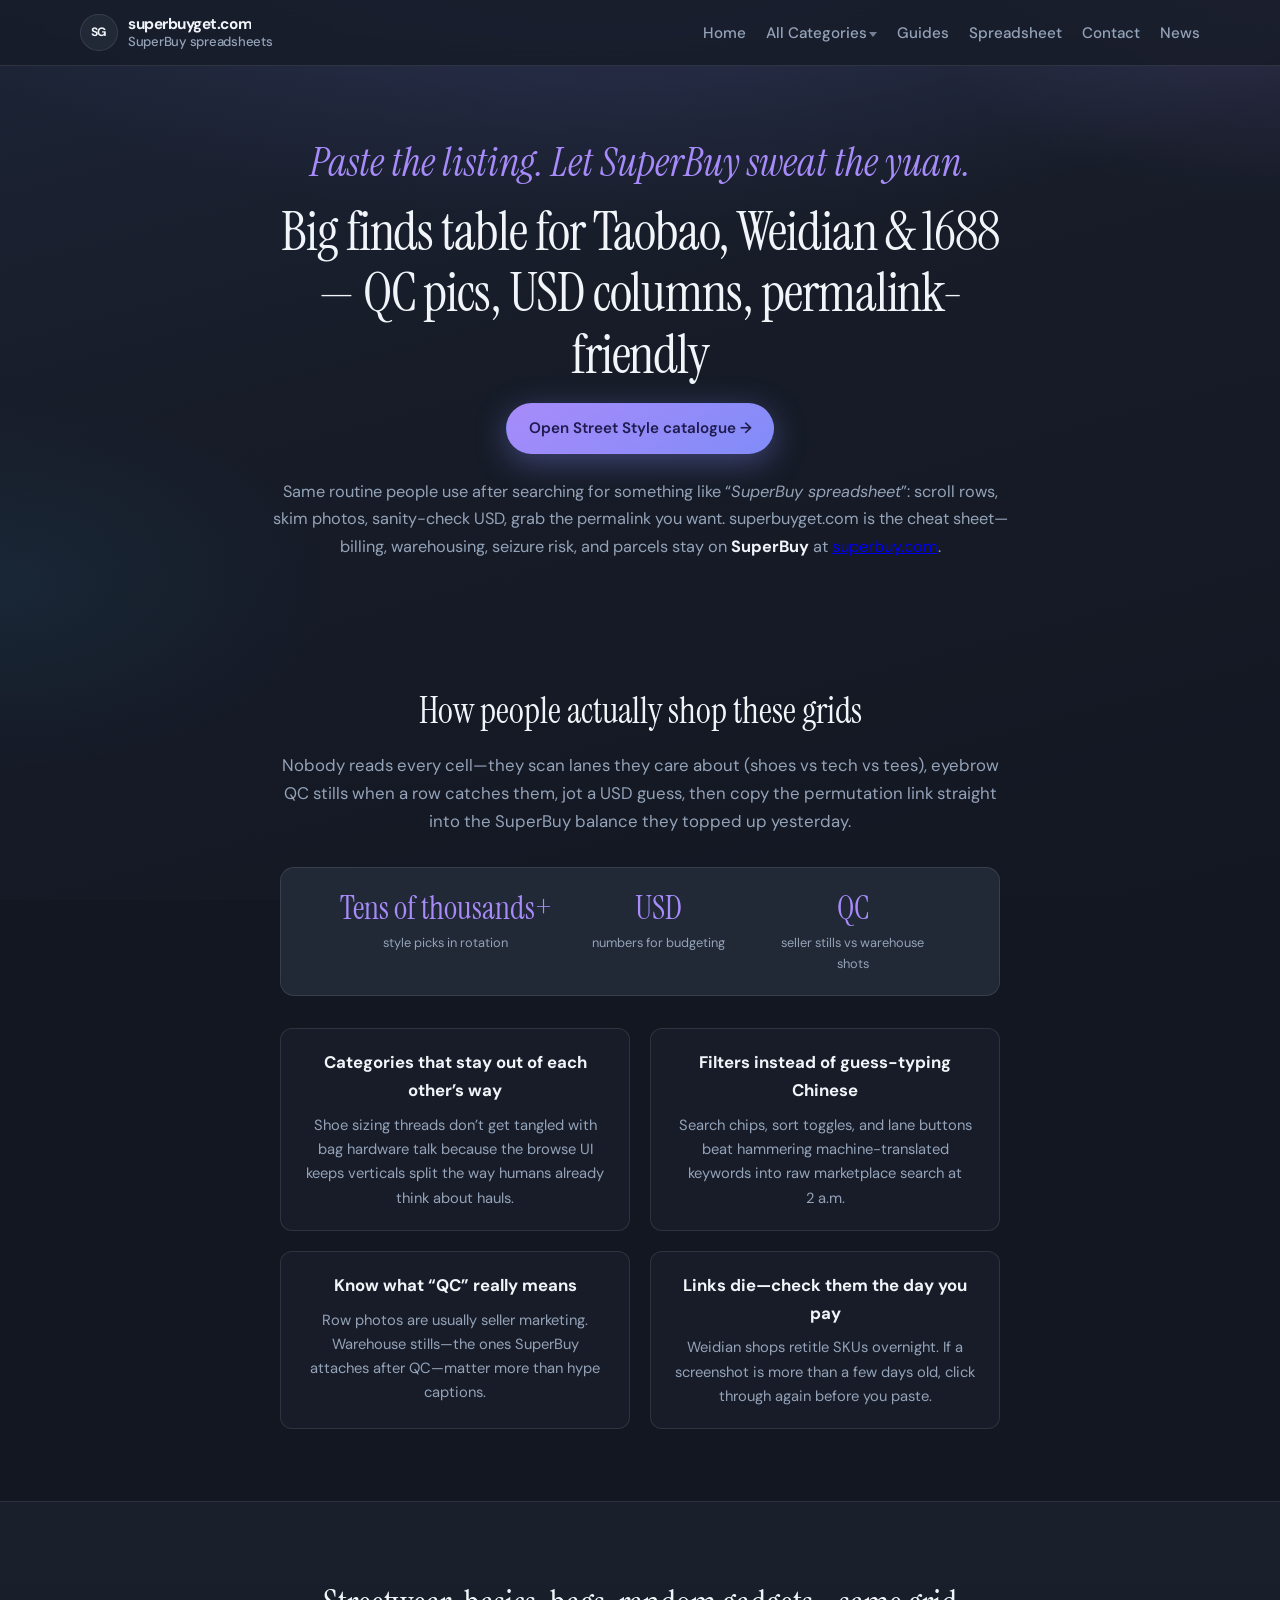
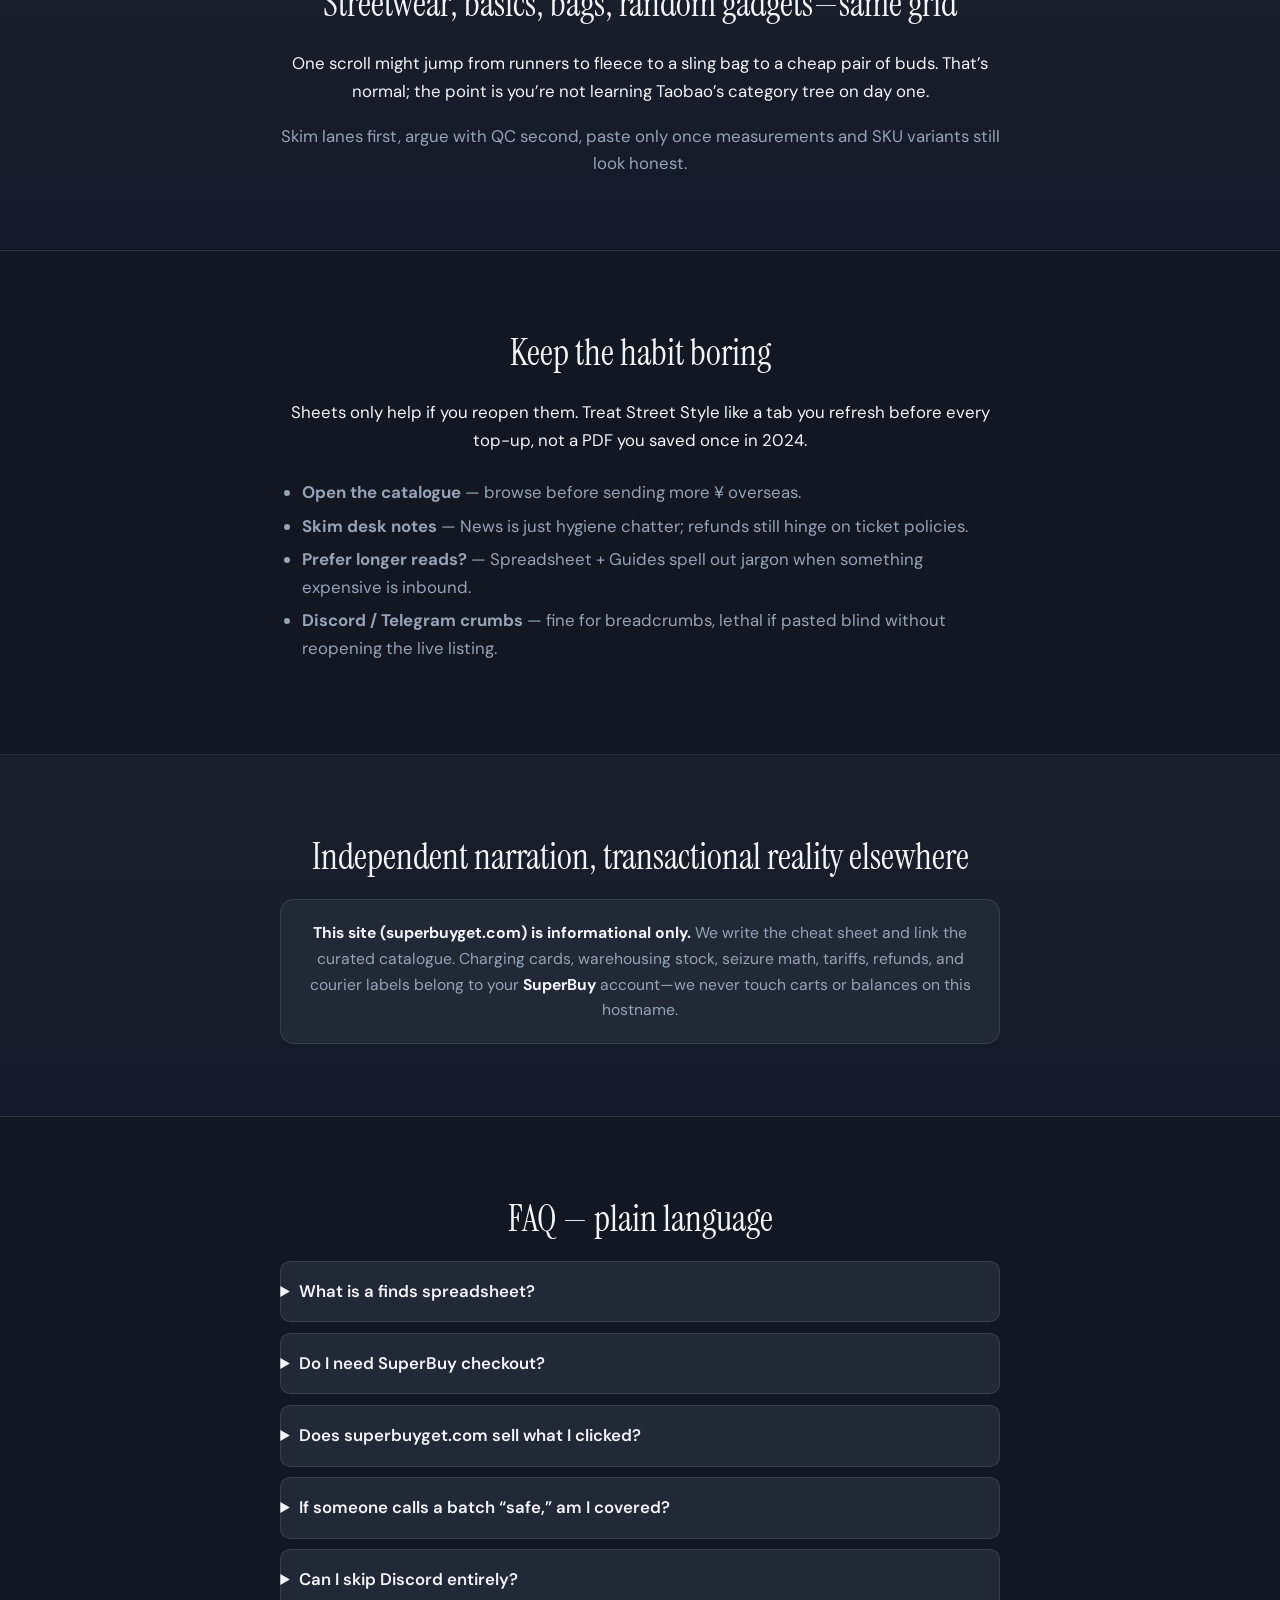
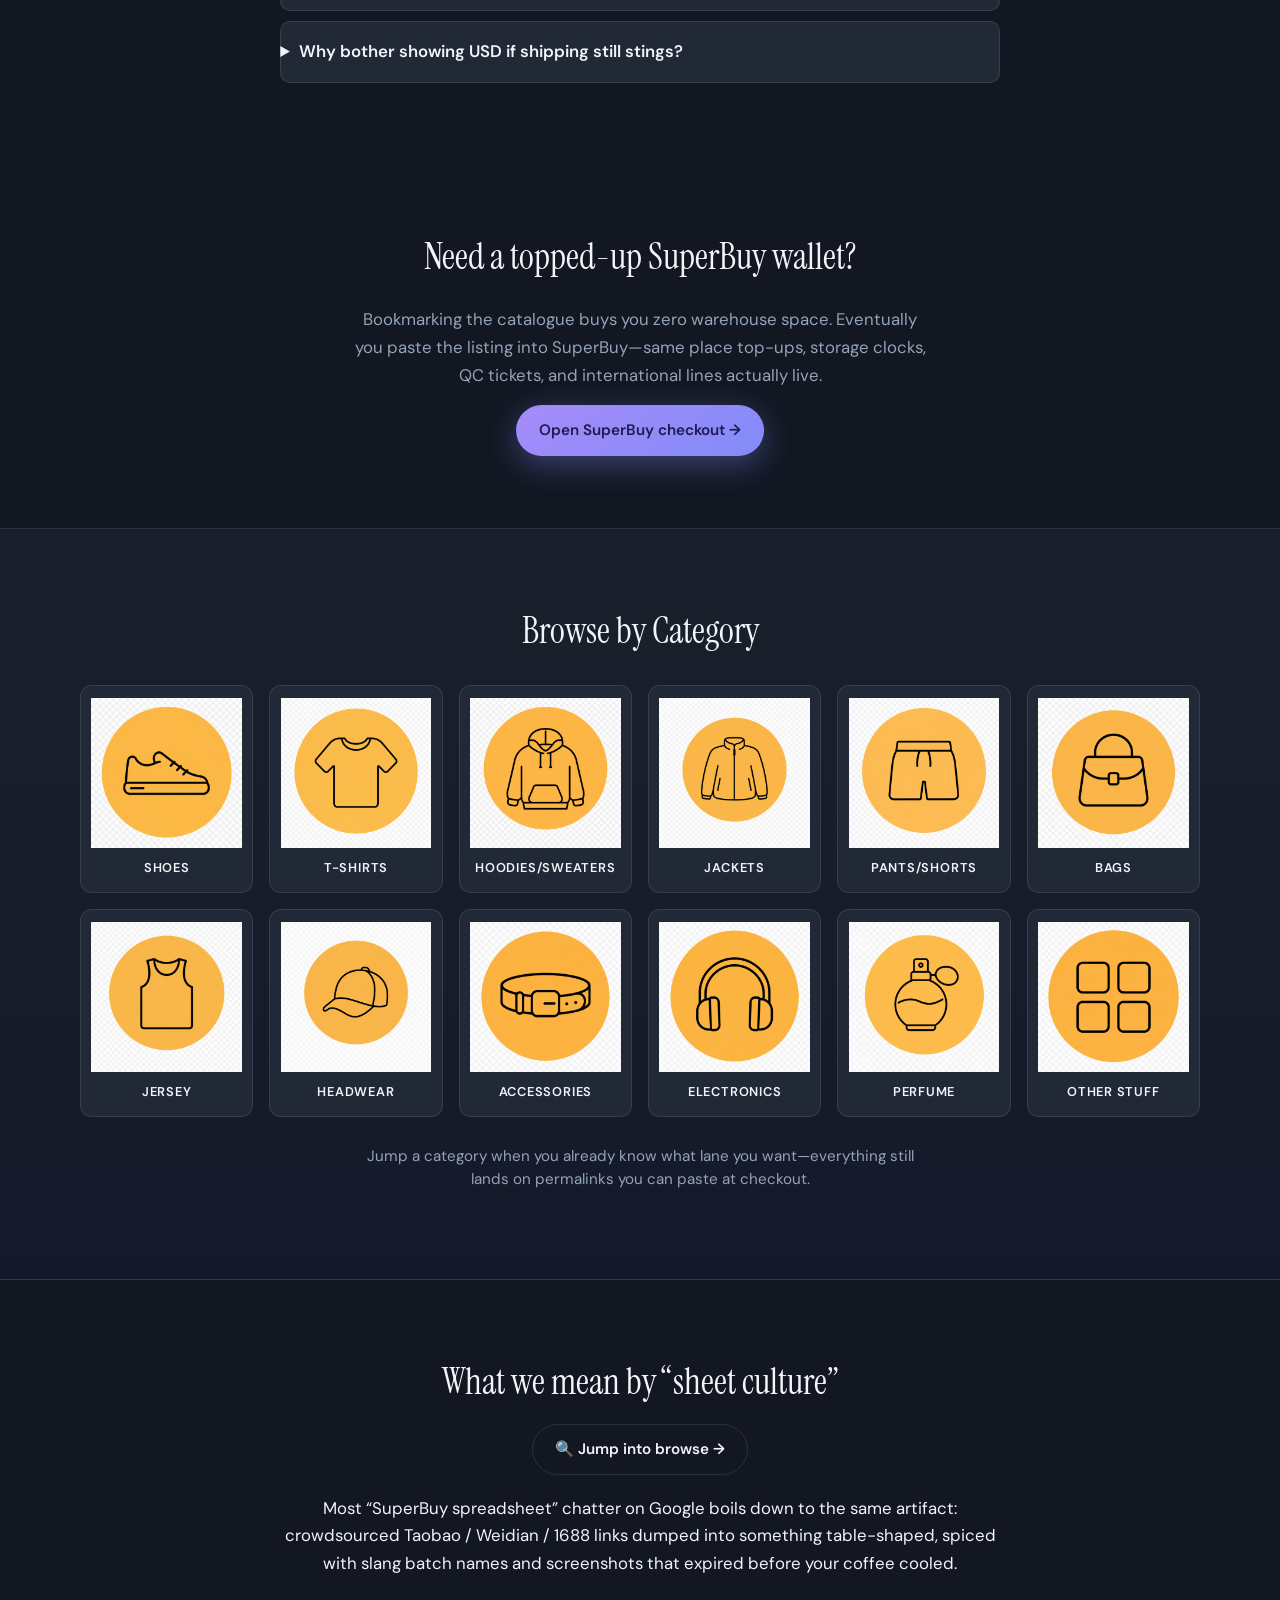
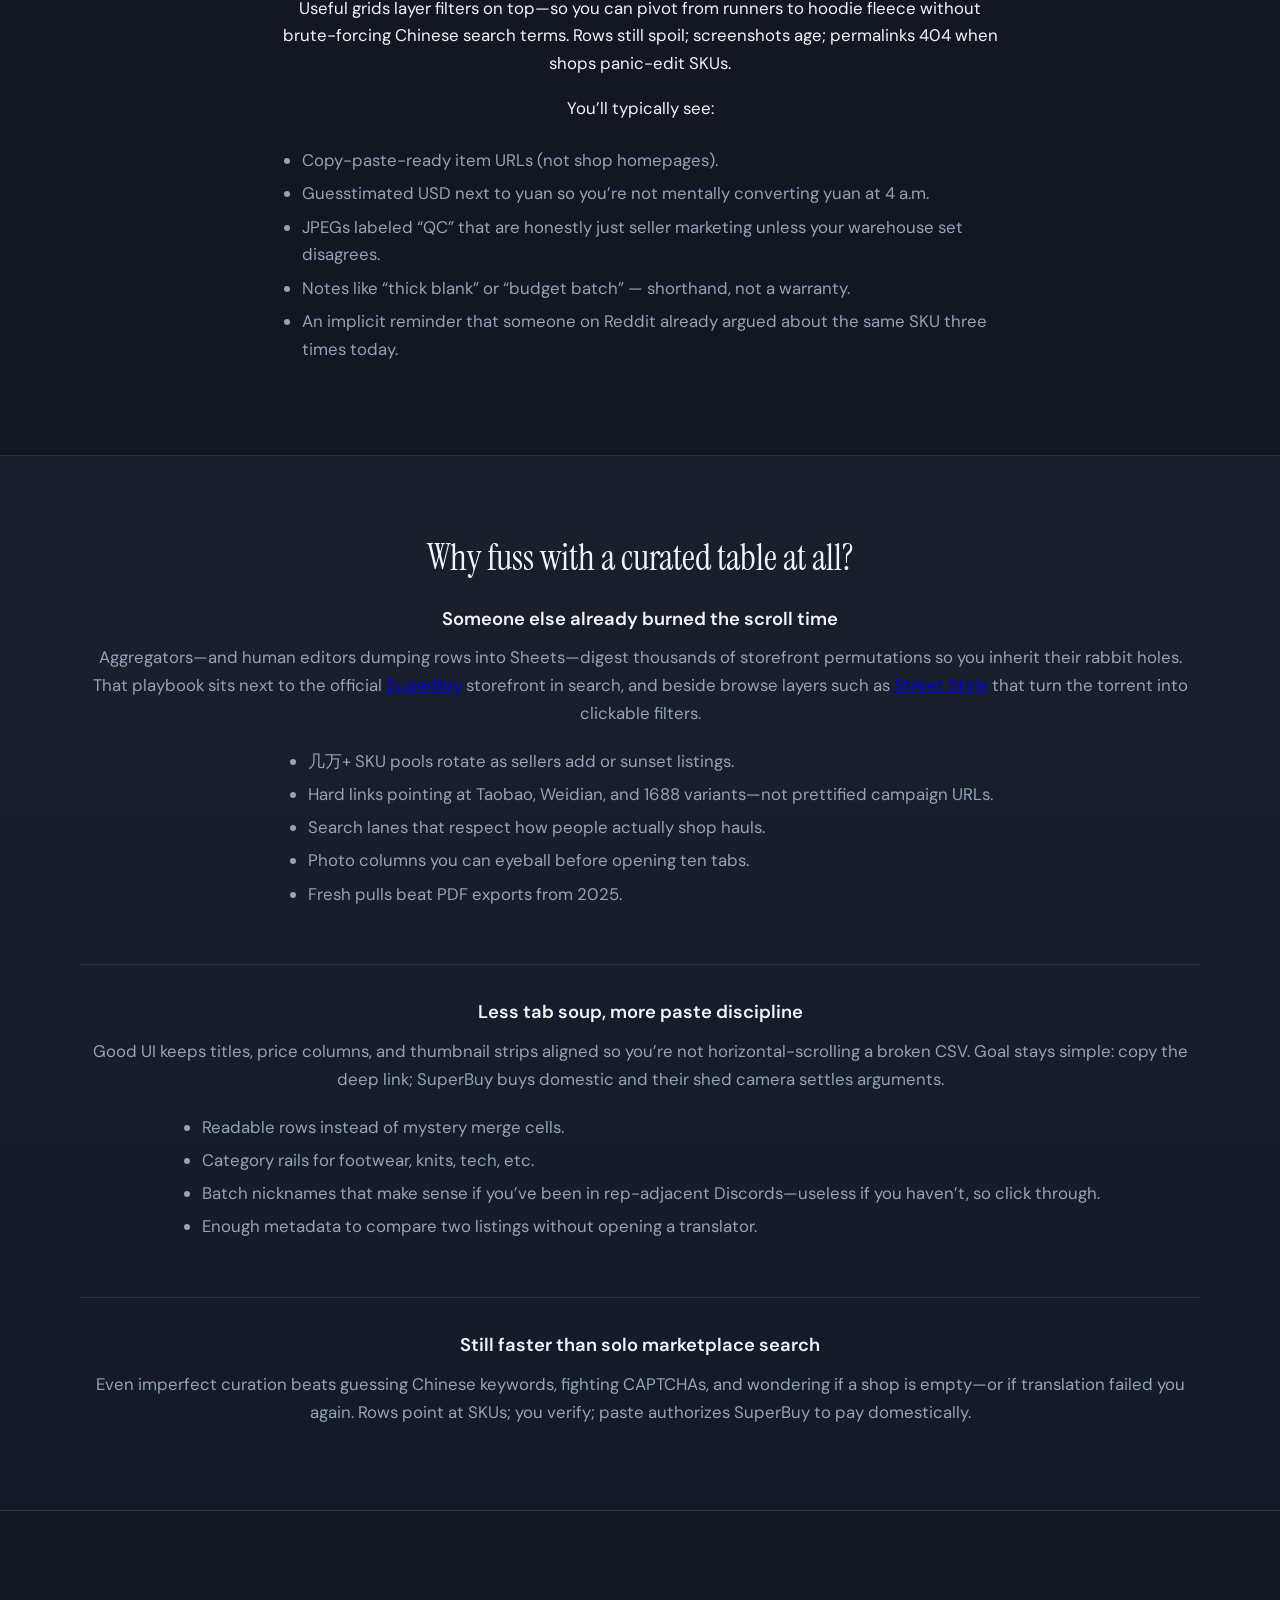
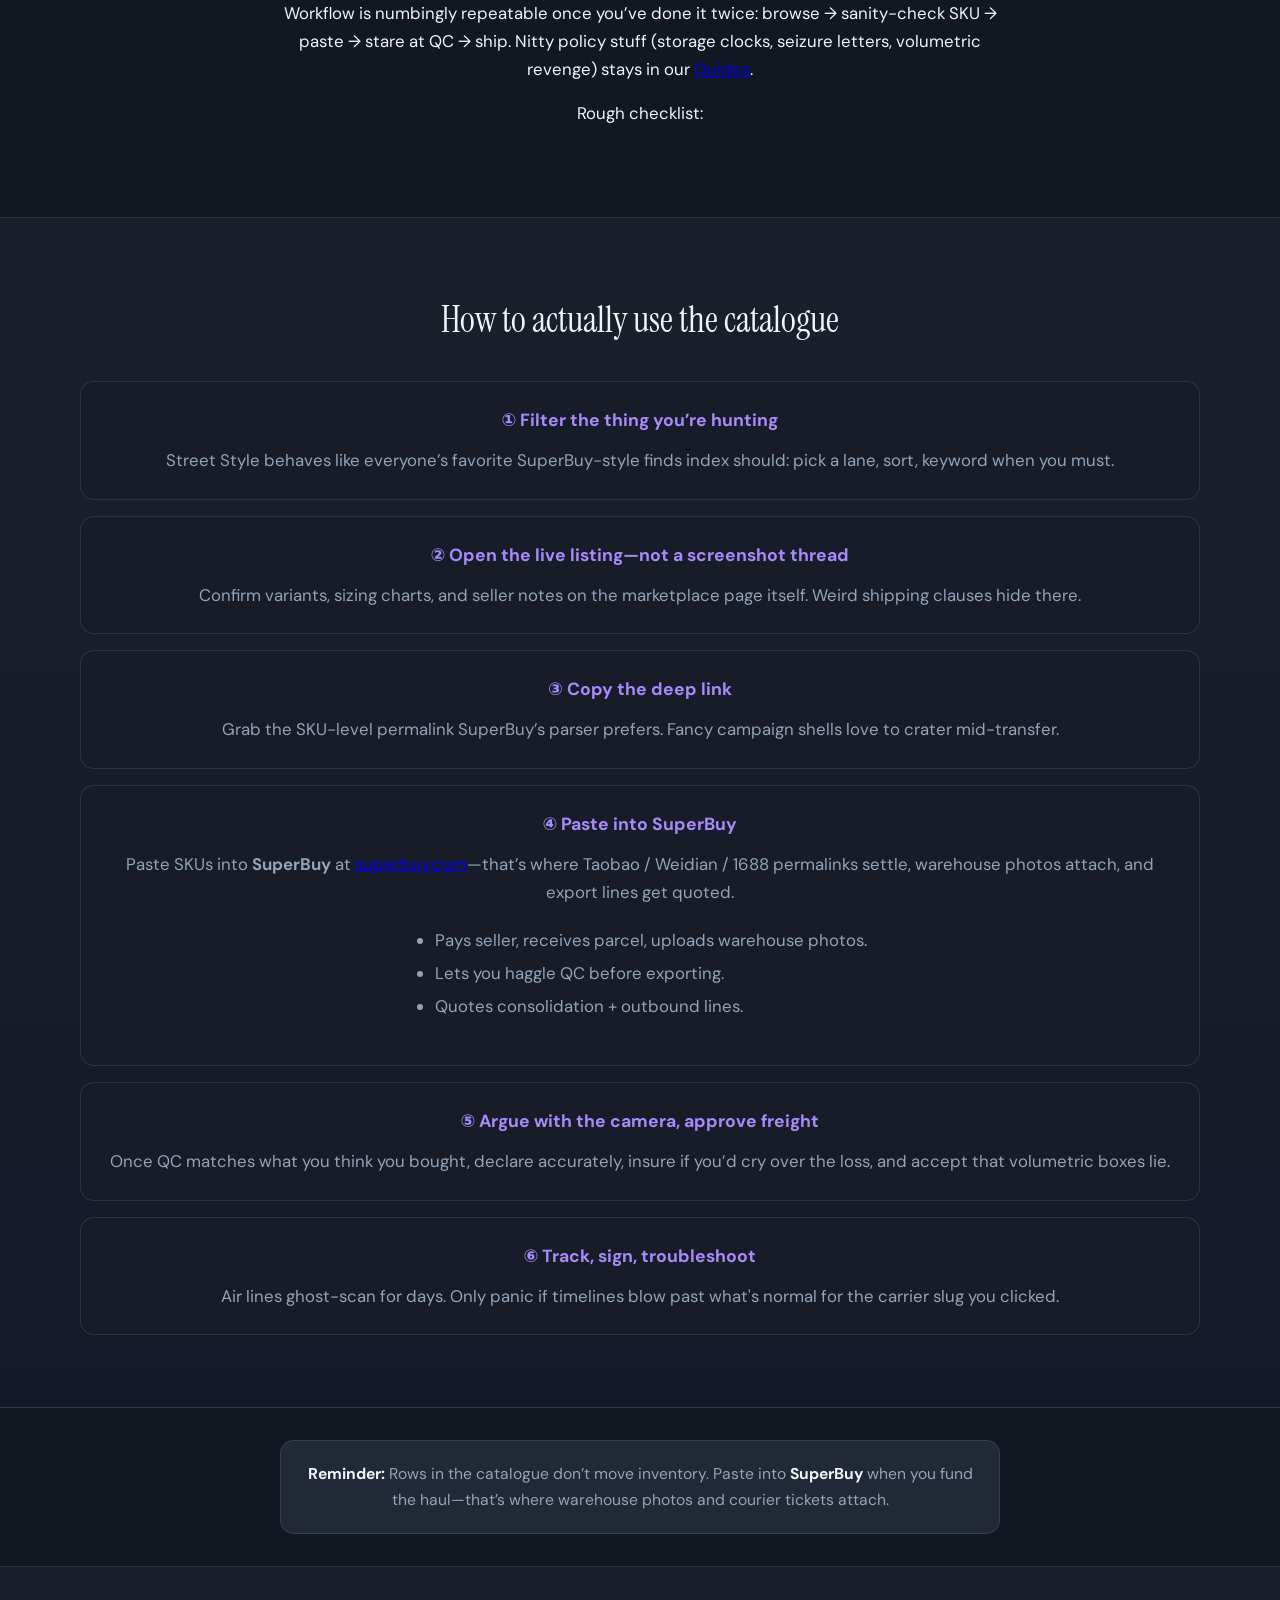
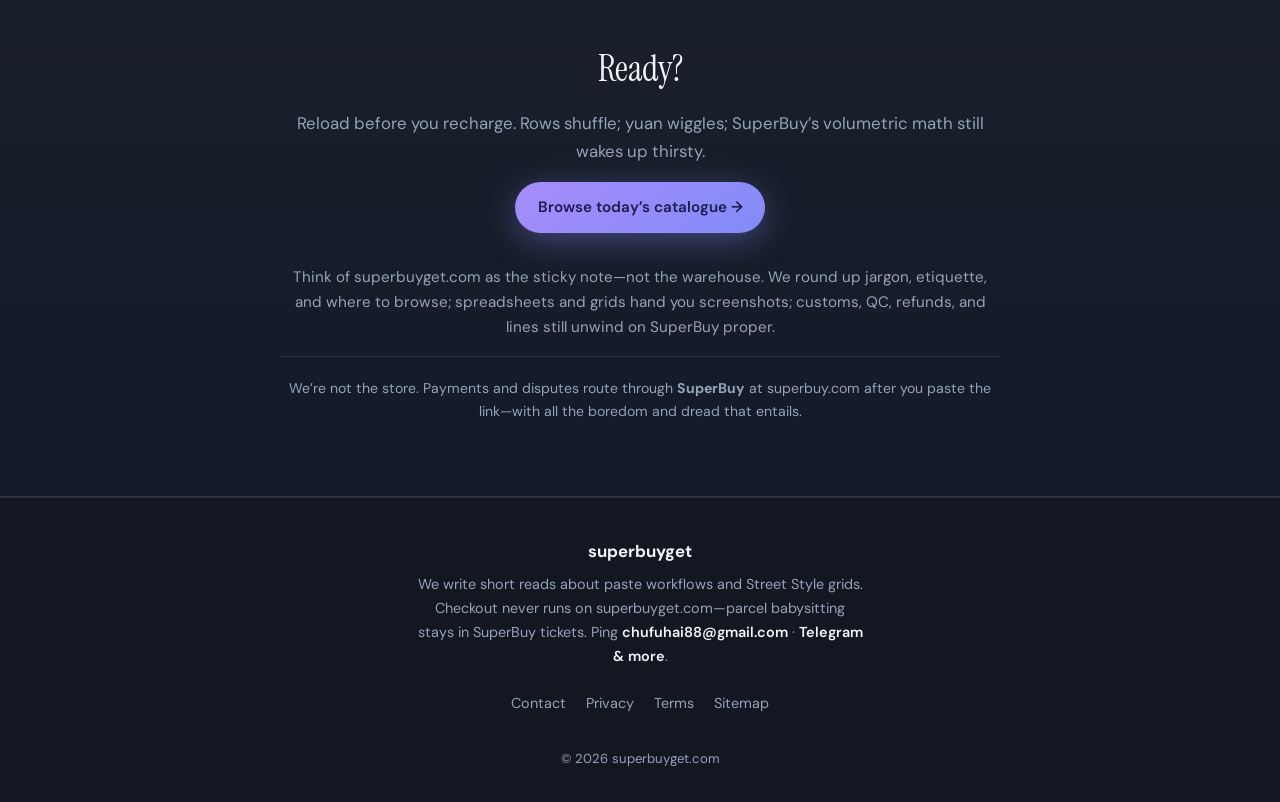
==== index.html @ 347e78d9 "Publish superbuyget.com site and GitHub Pages workflow. Co-authored-by: Cursor <cursoragent@cursor.c" ====
<!DOCTYPE html>
<html lang="en">
<head>
  <meta charset="UTF-8">
  <meta name="viewport" content="width=device-width, initial-scale=1">
  <meta name="robots" content="index,follow,max-image-preview:large">
  <title>Superbuy - The Best Taobao Agent | China Shopping Proxy &amp; Shipping Worldwide</title>
  <meta name="description" content="superbuyget.com points you at a large, filterable finds grid: Taobao / Weidian / 1688 links, QC-style photos, USD hints—paste permalinks into SuperBuy checkout; nothing charges on this hostname.">
  <meta name="keywords" content="spreadsheet finds, SuperBuy spreadsheet search, Taobao haul, SuperBuy checkout, Weidian, 1688, QC photos, USD pricing, superbuyget.com">
  <link rel="canonical" href="https://superbuyget.com/">
  <meta property="og:type" content="website">
  <meta property="og:url" content="https://superbuyget.com/">
  <meta property="og:title" content="Superbuy - The Best Taobao Agent | China Shopping Proxy &amp; Shipping Worldwide">
  <meta property="og:description" content="Skim a big finds table, check photos and USD columns, paste permalinks into SuperBuy—we’re routing and glossary only; checkout stays on superbuy.com.">
  <meta property="og:locale" content="en_US">
  <meta property="og:image" content="https://superbuyget.com/assets/img/logo-hub-wordmark.svg">
  <meta property="og:image:alt" content="superbuyget • SuperBuy paste workflow companion">
  <meta name="twitter:card" content="summary_large_image">
  <meta name="twitter:image" content="https://superbuyget.com/assets/img/logo-hub-wordmark.svg">
  <meta name="twitter:title" content="Superbuy - The Best Taobao Agent | China Shopping Proxy &amp; Shipping Worldwide">
  <meta name="twitter:description" content="QC pics, USD figures, marketplace permalinks. Browse here; recharge and parcels stay on superbuy.com.">
  <link rel="preconnect" href="https://fonts.googleapis.com">
  <link rel="preconnect" href="https://fonts.gstatic.com" crossorigin>
  <link href="https://fonts.googleapis.com/css2?family=DM+Sans:ital,opsz,wght@0,9..40,400;0,9..40,500;0,9..40,600;0,9..40,700;1,9..40,400&family=Instrument+Serif:ital@0;1&display=swap" rel="stylesheet">
  <link rel="icon" type="image/x-icon" href="assets/img/favicon.ico">
  <link rel="shortcut icon" href="assets/img/favicon.ico" type="image/x-icon">
  <link rel="apple-touch-icon" href="assets/img/favicon.ico">
  <link rel="stylesheet" href="assets/css/style.css">
  <!-- Primary outbound CTAs: Street Style catalogue + superbuy.com checkout — update hrefs if partners change. -->
  <script type="application/ld+json">
  {
    "@context": "https://schema.org",
    "@graph": [
      {
        "@type": "WebSite",
        "@id": "https://superbuyget.com/#website",
        "name": "superbuyget.com",
        "url": "https://superbuyget.com/",
        "description": "Companion notes site for SuperBuy spreadsheet-style haul workflows—browse links plus paste-at-superbuy.com jargon."
      },
      {
        "@type": "Organization",
        "@id": "https://superbuyget.com/#organization",
        "name": "superbuyget.com",
        "url": "https://superbuyget.com/",
        "logo": {
          "@type": "ImageObject",
          "url": "https://superbuyget.com/assets/img/logo-hub-wordmark.svg"
        },
        "sameAs": ["https://t.me/cnbuybuybuy"]
      },
      {
        "@type": "WebPage",
        "@id": "https://superbuyget.com/#webpage",
        "name": "Superbuy - The Best Taobao Agent | China Shopping Proxy & Shipping Worldwide",
        "url": "https://superbuyget.com/",
        "isPartOf": { "@id": "https://superbuyget.com/#website" },
        "publisher": { "@id": "https://superbuyget.com/#organization" }
      },
      {
        "@type": "FAQPage",
        "mainEntity": [
          {
            "@type": "Question",
            "name": "What is a finds spreadsheet?",
            "acceptedAnswer": {
              "@type": "Answer",
              "text": "Usually a giant table—or a browse UI that feels like one—with Taobao / Weidian / 1688 links plus notes and photos. superbuyget.com never charges cards; you paste a clean listing URL into SuperBuy checkout and the workflow there pays the seller, stores the parcel, and serves real warehouse QC."
            }
          },
          {
            "@type": "Question",
            "name": "Do I need SuperBuy checkout?",
            "acceptedAnswer": {
              "@type": "Answer",
              "text": "Typically yes outside China—the marketplaces assume domestic wallets. SuperBuy bridges that gap: recharge, marketplace purchase, warehousing, QC negotiation, consolidated export—all from superbuy.com after you paste a Taobao-class link."
            }
          },
          {
            "@type": "Question",
            "name": "Does superbuyget.com sell what I clicked?",
            "acceptedAnswer": {
              "@type": "Answer",
              "text": "No. superbuyget.com is a signpost only. Paste into SuperBuy at superbuy.com for payment and warehousing; the live SKU grid opens from our partner catalogue."
            }
          },
          {
            "@type": "Question",
            "name": "If someone calls a batch “safe,” is that a guarantee?",
            "acceptedAnswer": {
              "@type": "Answer",
              "text": "Treat it as chat shorthand, not insurance. Sellers retool listings, links rot, and photos lie. Re-open the SKU the day you pay, compare measurements, and trust warehouse shots from SuperBuy over a thumbnail in row 492."
            }
          },
          {
            "@type": "Question",
            "name": "Can I skip Discord entirely?",
            "acceptedAnswer": {
              "@type": "Answer",
              "text": "Usually. Treat the curated browse we link like a normal shop—click, filter, reopen listings the day you pay. Discord chatter is optional garnish, not proof of stock."
            }
          },
          {
            "@type": "Question",
            "name": "Why show USD if shipping still surprises me?",
            "acceptedAnswer": {
              "@type": "Answer",
              "text": "Sheet columns are a quick gut-check, not a landed-cost contract. SuperBuy adds service fees, packing, volumetric weight, currency spreads, insurance, and whatever customs wants on arrival."
            }
          }
        ]
      }
    ]
  }
  </script>
</head>
<body>
  <a class="skip-link" href="#main">Skip to content</a>
  <header class="site-header">
    <div class="wrap header-inner">
      <div class="logo logo--stacked" aria-label="SuperBuy · superbuyget.com">
        <span class="logo-crest" aria-hidden="true">SG</span>
        <span class="logo-stack">
          <span class="logo-domain">superbuyget.com</span>
          <span class="logo-tagline">SuperBuy spreadsheets</span>
        </span>
      </div>
      <button type="button" class="nav-toggle" aria-expanded="false" aria-controls="site-nav" id="nav-toggle">
        <span class="nav-toggle-bar"></span>
        <span class="visually-hidden">Menu</span>
      </button>
      <nav class="site-nav" id="site-nav" aria-label="Primary">
        <ul class="nav-primary">
          <li><a href="/">Home</a></li>
          <li class="nav-item-has-sub">
            <a href="https://streetstyle.maisonlooks.com/" class="nav-parent" target="_blank" rel="noopener noreferrer">All Categories <span class="nav-chevron" aria-hidden="true"></span></a>
            <ul class="nav-sub" aria-label="Product categories">
              <li><a href="https://streetstyle.maisonlooks.com/en/c/shoes" target="_blank" rel="noopener noreferrer">Shoes</a></li>
              <li><a href="https://streetstyle.maisonlooks.com/en/c/t-shirts" target="_blank" rel="noopener noreferrer">T-Shirts</a></li>
              <li><a href="https://streetstyle.maisonlooks.com/en/search?q=sweatshirt" target="_blank" rel="noopener noreferrer">Hoodies/Sweaters</a></li>
              <li><a href="https://streetstyle.maisonlooks.com/en/c/outerwear" target="_blank" rel="noopener noreferrer">Jackets</a></li>
              <li><a href="https://streetstyle.maisonlooks.com/en/c/bottoms" target="_blank" rel="noopener noreferrer">Pants/Shorts</a></li>
              <li><a href="https://streetstyle.maisonlooks.com/en/c/bags-backpacks" target="_blank" rel="noopener noreferrer">Bags</a></li>
              <li><a href="https://streetstyle.maisonlooks.com/en/search?q=jersey" target="_blank" rel="noopener noreferrer">Jersey</a></li>
              <li><a href="https://streetstyle.maisonlooks.com/en/search?q=cap" target="_blank" rel="noopener noreferrer">Headwear</a></li>
              <li><a href="https://streetstyle.maisonlooks.com/en/c/accessories" target="_blank" rel="noopener noreferrer">Accessories</a></li>
              <li><a href="https://streetstyle.maisonlooks.com/en/c/electronics" target="_blank" rel="noopener noreferrer">Electronics</a></li>
              <li><a href="https://streetstyle.maisonlooks.com/en/c/perfume" target="_blank" rel="noopener noreferrer">Perfume</a></li>
              <li><a href="https://streetstyle.maisonlooks.com/" target="_blank" rel="noopener noreferrer">Other Stuff</a></li>
            </ul>
          </li>
          <li><a href="/guides.html">Guides</a></li>
          <li><a href="/spreadsheet.html">Spreadsheet</a></li>
          <li><a href="/contact.html">Contact</a></li>
          <li><a href="/news.html">News</a></li>
        </ul>
      </nav>
    </div>
  </header>

  <main id="main">
    <section class="hero hero-lit" id="spreadsheet" aria-label="SuperBuy hero">
      <div class="wrap hero-lit-inner">
        <p class="hero-tagline">Paste the listing. Let SuperBuy sweat the yuan.</p>
        <h1 class="hero-title">Big finds table for Taobao, Weidian &amp; 1688 — QC pics, USD columns, permalink-friendly</h1>
        <p class="hero-cta-line">
          <a class="btn btn-primary" href="https://streetstyle.maisonlooks.com/" target="_blank" rel="noopener noreferrer">Open Street Style catalogue →</a>
        </p>
        <p class="hero-lead">Same routine people use after searching for something like “<em>SuperBuy spreadsheet</em>”: scroll rows, skim photos, sanity-check USD, grab the permalink you want. superbuyget.com is the cheat sheet—billing, warehousing, seizure risk, and parcels stay on <strong>SuperBuy</strong> at <a href="https://www.superbuy.com/" target="_blank" rel="noopener noreferrer">superbuy.com</a>.</p>
      </div>    </section>

    <section class="section home-below-fold" id="hub-value" aria-labelledby="hub-value-heading">
      <div class="wrap narrow">
        <h2 id="hub-value-heading">How people actually shop these grids</h2>
        <p class="section-intro">Nobody reads every cell—they scan lanes they care about (shoes vs tech vs tees), eyebrow QC stills when a row catches them, jot a USD guess, then copy the permutation link straight into the SuperBuy balance they topped up yesterday.</p>
        <div class="home-stat-strip">
          <div class="home-stat">
            <span class="home-stat-n">Tens of thousands+</span>
            <span class="home-stat-l">style picks in rotation</span>
          </div>
          <div class="home-stat">
            <span class="home-stat-n">USD</span>
            <span class="home-stat-l">numbers for budgeting</span>
          </div>
          <div class="home-stat">
            <span class="home-stat-n">QC</span>
            <span class="home-stat-l">seller stills vs warehouse shots</span>
          </div>
        </div>
        <div class="feature-grid home-value-grid">
          <div class="feature">
            <h3>Categories that stay out of each other’s way</h3>
            <p>Shoe sizing threads don’t get tangled with bag hardware talk because the browse UI keeps verticals split the way humans already think about hauls.</p>
          </div>
          <div class="feature">
            <h3>Filters instead of guess-typing Chinese</h3>
            <p>Search chips, sort toggles, and lane buttons beat hammering machine-translated keywords into raw marketplace search at 2&nbsp;a.m.</p>
          </div>
          <div class="feature">
            <h3>Know what “QC” really means</h3>
            <p>Row photos are usually seller marketing. Warehouse stills—the ones SuperBuy attaches after QC—matter more than hype captions.</p>
          </div>
          <div class="feature">
            <h3>Links die—check them the day you pay</h3>
            <p>Weidian shops retitle SKUs overnight. If a screenshot is more than a few days old, click through again before you paste.</p>
          </div>
        </div>
      </div>
    </section>

    <section class="section section-alt home-below-fold" id="fashion-focus" aria-labelledby="fashion-focus-heading">
      <div class="wrap narrow">
        <h2 id="fashion-focus-heading">Streetwear, basics, bags, random gadgets—same grid</h2>
        <p>One scroll might jump from runners to fleece to a sling bag to a cheap pair of buds. That’s normal; the point is you’re not learning Taobao’s category tree on day one.</p>
        <p class="muted-p">Skim lanes first, argue with QC second, paste only once measurements and SKU variants still look honest.</p>
      </div>
    </section>

    <section class="section home-below-fold" id="stay-loop" aria-labelledby="stay-loop-heading">
      <div class="wrap narrow">
        <h2 id="stay-loop-heading">Keep the habit boring</h2>
        <p>Sheets only help if you reopen them. Treat Street Style like a tab you refresh before every top-up, not a PDF you saved once in 2024.</p>
        <ul class="content-list home-inline-list">
          <li><strong>Open the catalogue</strong> — browse before sending more ¥ overseas.</li>
          <li><strong>Skim desk notes</strong> — News is just hygiene chatter; refunds still hinge on ticket policies.</li>
          <li><strong>Prefer longer reads?</strong> — Spreadsheet + Guides spell out jargon when something expensive is inbound.</li>
          <li><strong>Discord / Telegram crumbs</strong> — fine for breadcrumbs, lethal if pasted blind without reopening the live listing.</li>
        </ul>
      </div>
    </section>

    <section class="section section-alt home-below-fold" id="trust-layer" aria-labelledby="trust-heading">
      <div class="wrap narrow">
        <h2 id="trust-heading">Independent narration, transactional reality elsewhere</h2>
        <p class="agent-note-text home-indie-copy"><strong>This site (superbuyget.com) is informational only.</strong> We write the cheat sheet and link the curated catalogue. Charging cards, warehousing stock, seizure math, tariffs, refunds, and courier labels belong to your <strong>SuperBuy</strong> account—we never touch carts or balances on this hostname.</p>
      </div>
    </section>

    <section class="section home-below-fold home-faq-block" aria-labelledby="home-faq-heading">
      <div class="wrap narrow">
        <h2 id="home-faq-heading">FAQ — plain language</h2>
        <div class="home-faq">
          <details>
            <summary>What is a finds spreadsheet?</summary>
            <p>A fat link index (Sheet-shaped or close) for Taobao, Weidian, and 1688—photos, batch nicknames, rough USD. Nothing charges inside the browse layer; paste the SKU URL into <strong>SuperBuy</strong> checkout.</p>
          </details>
          <details>
            <summary>Do I need SuperBuy checkout?</summary>
            <p>Yes for most shoppers outside mainland China—the marketplaces expect domestic rails. SuperBuy tops up how you prefer, fronts the yuan to sellers, warehouses the haul, shoots QC you can negotiate, then books outbound lines.</p>
          </details>
          <details>
            <summary>Does superbuyget.com sell what I clicked?</summary>
            <p>No storefront lives here. SuperBuy checkout at superbuy.com handles payment and warehousing after you paste; superbuyget.com only routes readers to browse and jargon.</p>
          </details>
          <details>
            <summary>If someone calls a batch “safe,” am I covered?</summary>
            <p>No. That’s Discord shorthand, not insurance. Listings rewrite themselves weekly. Re-open the SKU the day you pay and trust warehouse photos over hype captions.</p>
          </details>
          <details>
            <summary>Can I skip Discord entirely?</summary>
            <p>Usually. The browse UI is meant to be clicked and filtered like a normal shop. Treat servers as optional noise, not the source of truth.</p>
          </details>
          <details>
            <summary>Why bother showing USD if shipping still stings?</summary>
            <p>Because it’s a quick gut-check before you load SuperBuy’s freight calculator—landed cost still needs packing, volumetric weight, insurance toggles, FX, and customs paperwork.</p>
          </details>
        </div>
      </div>
    </section>

    <section class="section section-ultimate" id="ultimate">
      <div class="wrap narrow">
        <h2>Need a topped-up SuperBuy wallet?</h2>
        <p class="section-intro" style="margin-bottom: 1rem; max-width: 36rem; margin-inline: auto;">Bookmarking the catalogue buys you zero warehouse space. Eventually you paste the listing into SuperBuy—same place top-ups, storage clocks, QC tickets, and international lines actually live.</p>
        <p class="section-cta">
          <a class="btn btn-primary" href="https://www.superbuy.com/" target="_blank" rel="noopener noreferrer">Open SuperBuy checkout →</a>
        </p>
      </div>
    </section>

    <section class="section section-alt section-categories" id="categories">
      <div class="wrap">
        <h2>Browse by Category</h2>
        <div class="category-grid" role="list">
          <a class="cat-tile" id="cat-shoes" role="listitem" href="https://streetstyle.maisonlooks.com/en/c/shoes" target="_blank" rel="noopener noreferrer">
            <img class="cat-tile-thumb" src="assets/img/categories/cat-shoes.png" width="120" height="120" alt="Shoes category" decoding="async" loading="lazy">
            <h3>Shoes</h3>
          </a>
          <a class="cat-tile" id="cat-tshirts" role="listitem" href="https://streetstyle.maisonlooks.com/en/c/t-shirts" target="_blank" rel="noopener noreferrer">
            <img class="cat-tile-thumb" src="assets/img/categories/cat-tshirts.png" width="120" height="120" alt="T-Shirts category" decoding="async" loading="lazy">
            <h3>T-Shirts</h3>
          </a>
          <a class="cat-tile" id="cat-hoodies" role="listitem" href="https://streetstyle.maisonlooks.com/en/search?q=sweatshirt" target="_blank" rel="noopener noreferrer">
            <img class="cat-tile-thumb" src="assets/img/categories/cat-hoodies.png" width="120" height="120" alt="Hoodies and sweaters category" decoding="async" loading="lazy">
            <h3>Hoodies/Sweaters</h3>
          </a>
          <a class="cat-tile" id="cat-jackets" role="listitem" href="https://streetstyle.maisonlooks.com/en/c/outerwear" target="_blank" rel="noopener noreferrer">
            <img class="cat-tile-thumb" src="assets/img/categories/cat-jackets.png" width="120" height="120" alt="Jackets category" decoding="async" loading="lazy">
            <h3>Jackets</h3>
          </a>
          <a class="cat-tile" id="cat-pants" role="listitem" href="https://streetstyle.maisonlooks.com/en/c/bottoms" target="_blank" rel="noopener noreferrer">
            <img class="cat-tile-thumb" src="assets/img/categories/cat-pants.png" width="120" height="120" alt="Pants and shorts category" decoding="async" loading="lazy">
            <h3>Pants/Shorts</h3>
          </a>
          <a class="cat-tile" id="cat-bags" role="listitem" href="https://streetstyle.maisonlooks.com/en/c/bags-backpacks" target="_blank" rel="noopener noreferrer">
            <img class="cat-tile-thumb" src="assets/img/categories/cat-bags.png" width="120" height="120" alt="Bags category" decoding="async" loading="lazy">
            <h3>Bags</h3>
          </a>
          <a class="cat-tile" id="cat-jersey" role="listitem" href="https://streetstyle.maisonlooks.com/en/search?q=jersey" target="_blank" rel="noopener noreferrer">
            <img class="cat-tile-thumb" src="assets/img/categories/cat-jersey.png" width="120" height="120" alt="Jersey category" decoding="async" loading="lazy">
            <h3>Jersey</h3>
          </a>
          <a class="cat-tile" id="cat-headwear" role="listitem" href="https://streetstyle.maisonlooks.com/en/search?q=cap" target="_blank" rel="noopener noreferrer">
            <img class="cat-tile-thumb" src="assets/img/categories/cat-headwear.png" width="120" height="120" alt="Headwear category" decoding="async" loading="lazy">
            <h3>Headwear</h3>
          </a>
          <a class="cat-tile" id="cat-accessories" role="listitem" href="https://streetstyle.maisonlooks.com/en/c/accessories" target="_blank" rel="noopener noreferrer">
            <img class="cat-tile-thumb" src="assets/img/categories/cat-accessories.png" width="120" height="120" alt="Accessories category" decoding="async" loading="lazy">
            <h3>Accessories</h3>
          </a>
          <a class="cat-tile" id="cat-electronics" role="listitem" href="https://streetstyle.maisonlooks.com/en/c/electronics" target="_blank" rel="noopener noreferrer">
            <img class="cat-tile-thumb" src="assets/img/categories/cat-electronics.png" width="120" height="120" alt="Electronics category" decoding="async" loading="lazy">
            <h3>Electronics</h3>
          </a>
          <a class="cat-tile" id="cat-perfume" role="listitem" href="https://streetstyle.maisonlooks.com/en/c/perfume" target="_blank" rel="noopener noreferrer">
            <img class="cat-tile-thumb" src="assets/img/categories/cat-perfume.png" width="120" height="120" alt="Perfume category" decoding="async" loading="lazy">
            <h3>Perfume</h3>
          </a>
          <a class="cat-tile" id="cat-other" role="listitem" href="https://streetstyle.maisonlooks.com/" target="_blank" rel="noopener noreferrer">
            <img class="cat-tile-thumb" src="assets/img/categories/cat-other.png" width="120" height="120" alt="Other items category" decoding="async" loading="lazy">
            <h3>Other Stuff</h3>
          </a>
        </div>
        <p class="category-footnote">Jump a category when you already know what lane you want—everything still lands on permalinks you can paste at checkout.</p>
      </div>
    </section>

    <section class="section" id="about">
      <div class="wrap narrow">
        <h2>What we mean by “sheet culture”</h2>
        <p class="section-cta-inline">
          <a class="btn btn-ghost" href="https://streetstyle.maisonlooks.com/" target="_blank" rel="noopener noreferrer">🔍 Jump into browse →</a>
        </p>
        <p>Most “SuperBuy spreadsheet” chatter on Google boils down to the same artifact: crowdsourced Taobao / Weidian / 1688 links dumped into something table-shaped, spiced with slang batch names and screenshots that expired before your coffee cooled.</p>
        <p>Useful grids layer filters on top—so you can pivot from runners to hoodie fleece without brute-forcing Chinese search terms. Rows still spoil; screenshots age; permalinks 404 when shops panic-edit SKUs.</p>
        <p>You’ll typically see:</p>
        <ul class="content-list">
          <li>Copy-paste-ready item URLs (not shop homepages).</li>
          <li>Guesstimated USD next to yuan so you’re not mentally converting yuan at 4&nbsp;a.m.</li>
          <li>JPEGs labeled “QC” that are honestly just seller marketing unless your warehouse set disagrees.</li>
          <li>Notes like “thick blank” or “budget batch” — shorthand, not a warranty.</li>
          <li>An implicit reminder that someone on Reddit already argued about the same SKU three times today.</li>
        </ul>
      </div>
    </section>

    <section class="section section-alt" id="why">
      <div class="wrap">
        <h2>Why fuss with a curated table at all?</h2>

        <div class="why-block">
          <h3>Someone else already burned the scroll time</h3>
          <p>Aggregators—and human editors dumping rows into Sheets—digest thousands of storefront permutations so you inherit their rabbit holes. That playbook sits next to the official <a href="https://www.superbuy.com/" target="_blank" rel="noopener noreferrer">SuperBuy</a> storefront in search, and beside browse layers such as <a href="https://streetstyle.maisonlooks.com/" target="_blank" rel="noopener noreferrer">Street Style</a> that turn the torrent into clickable filters.</p>
          <ul class="content-list">
            <li>几万+ SKU pools rotate as sellers add or sunset listings.</li>
            <li>Hard links pointing at Taobao, Weidian, and 1688 variants—not prettified campaign URLs.</li>
            <li>Search lanes that respect how people actually shop hauls.</li>
            <li>Photo columns you can eyeball before opening ten tabs.</li>
            <li>Fresh pulls beat PDF exports from 2025.</li>
          </ul>
        </div>

        <div class="why-block">
          <h3>Less tab soup, more paste discipline</h3>
          <p>Good UI keeps titles, price columns, and thumbnail strips aligned so you’re not horizontal-scrolling a broken CSV. Goal stays simple: copy the deep link; SuperBuy buys domestic and their shed camera settles arguments.</p>
          <ul class="content-list">
            <li>Readable rows instead of mystery merge cells.</li>
            <li>Category rails for footwear, knits, tech, etc.</li>
            <li>Batch nicknames that make sense if you’ve been in rep-adjacent Discords—useless if you haven’t, so click through.</li>
            <li>Enough metadata to compare two listings without opening a translator.</li>
          </ul>
        </div>

        <div class="why-block">
          <h3>Still faster than solo marketplace search</h3>
          <p>Even imperfect curation beats guessing Chinese keywords, fighting CAPTCHAs, and wondering if a shop is empty—or if translation failed you again. Rows point at SKUs; you verify; paste authorizes SuperBuy to pay domestically.</p>
        </div>
      </div>
    </section>

    <section class="section" id="steps-intro">
      <div class="wrap narrow">
        <p>Workflow is numbingly repeatable once you’ve done it twice: browse → sanity-check SKU → paste → stare at QC → ship. Nitty policy stuff (storage clocks, seizure letters, volumetric revenge) stays in our <a href="/guides.html">Guides</a>.</p>
        <p>Rough checklist:</p>
      </div>
    </section>

    <section class="section section-alt steps-section" aria-labelledby="how-to-use">
      <div class="wrap">
        <h2 id="how-to-use">How to actually use the catalogue</h2>

        <article class="step-card">
          <h3 class="step-num">① Filter the thing you’re hunting</h3>
          <p>Street Style behaves like everyone’s favorite SuperBuy-style finds index should: pick a lane, sort, keyword when you must.</p>
        </article>

        <article class="step-card">
          <h3 class="step-num">② Open the live listing—not a screenshot thread</h3>
          <p>Confirm variants, sizing charts, and seller notes on the marketplace page itself. Weird shipping clauses hide there.</p>
        </article>

        <article class="step-card">
          <h3 class="step-num">③ Copy the deep link</h3>
          <p>Grab the SKU-level permalink SuperBuy’s parser prefers. Fancy campaign shells love to crater mid-transfer.</p>
        </article>

        <article class="step-card">
          <h3 class="step-num">④ Paste into SuperBuy</h3>
          <p>Paste SKUs into <strong>SuperBuy</strong> at <a href="https://www.superbuy.com/" target="_blank" rel="noopener noreferrer">superbuy.com</a>—that’s where Taobao / Weidian / 1688 permalinks settle, warehouse photos attach, and export lines get quoted.</p>
          <ul class="content-list">
            <li>Pays seller, receives parcel, uploads warehouse photos.</li>
            <li>Lets you haggle QC before exporting.</li>
            <li>Quotes consolidation + outbound lines.</li>
          </ul>
        </article>

        <article class="step-card">
          <h3 class="step-num">⑤ Argue with the camera, approve freight</h3>
          <p>Once QC matches what you think you bought, declare accurately, insure if you’d cry over the loss, and accept that volumetric boxes lie.</p>
        </article>

        <article class="step-card">
          <h3 class="step-num">⑥ Track, sign, troubleshoot</h3>
          <p>Air lines ghost-scan for days. Only panic if timelines blow past what's normal for the carrier slug you clicked.</p>
        </article>
      </div>
    </section>

    <section class="section agent-note" id="agent-note">
      <div class="wrap narrow">
        <p class="agent-note-text"><strong>Reminder:</strong> Rows in the catalogue don’t move inventory. Paste into <strong>SuperBuy</strong> when you fund the haul—that’s where warehouse photos and courier tickets attach.</p>
      </div>
    </section>

    <section class="section section-alt section-final-cta" id="ready">
      <div class="wrap narrow">
        <h2>Ready?</h2>
        <p>Reload before you recharge. Rows shuffle; yuan wiggles; SuperBuy’s volumetric math still wakes up thirsty.</p>
        <p class="section-cta">
          <a class="btn btn-primary" href="https://streetstyle.maisonlooks.com/" target="_blank" rel="noopener noreferrer">Browse today’s catalogue →</a>
        </p>
        <p class="closing-summary">Think of superbuyget.com as the sticky note—not the warehouse. We round up jargon, etiquette, and where to browse; spreadsheets and grids hand you screenshots; customs, QC, refunds, and lines still unwind on SuperBuy proper.</p>
        <p class="disclaimer">We’re not the store. Payments and disputes route through <strong>SuperBuy</strong> at superbuy.com after you paste the link—with all the boredom and dread that entails.</p>
      </div>
    </section>
  </main>

  <footer class="site-footer" id="contact">
    <div class="wrap footer-grid">
      <div>
        <p class="footer-brand">superbuyget</p>
        <p class="footer-note">We write short reads about paste workflows and Street Style grids. Checkout never runs on superbuyget.com—parcel babysitting stays in SuperBuy tickets. Ping <a href="mailto:chufuhai88@gmail.com">chufuhai88@gmail.com</a> · <a href="/contact.html">Telegram &amp; more</a>.</p>
      </div>
      <div class="footer-links">
        <a href="/contact.html">Contact</a>
        <a href="/privacy.html">Privacy</a>
        <a href="/terms.html">Terms</a>
        <a href="https://superbuyget.com/sitemap.xml">Sitemap</a>
      </div>
    </div>
    <p class="copyright">© <span id="year"></span> superbuyget.com</p>
  </footer>

  <script src="assets/js/main.js" defer></script>
</body>
</html>
---- assets/css/style.css ----
/* SuperBuy @ superbuyget.com — atmospheric slate-indigo dark */
:root {
  --bg: #171c28;
  --bg-deep: #121722;
  --bg-elevated: #212836;
  --border: rgba(255, 255, 255, 0.1);
  --text: #f1f5f9;
  --muted: #94a3b8;
  --accent: #a78bfa;
  --accent-dim: rgba(167, 139, 250, 0.14);
  --warning: #fbbf24;
  --font-sans: "DM Sans", system-ui, sans-serif;
  --font-serif: "Instrument Serif", Georgia, serif;
  --radius: 14px;
  --shadow: 0 24px 80px rgba(15, 23, 42, 0.55);
}

*,
*::before,
*::after {
  box-sizing: border-box;
}

html {
  scroll-behavior: smooth;
  scroll-padding-top: 5rem;
}

body {
  margin: 0;
  font-family: var(--font-sans);
  font-size: 1.05rem;
  line-height: 1.65;
  color: var(--text);
  background-color: var(--bg-deep);
  background-image:
    radial-gradient(ellipse 110% 70% at 50% -15%, rgba(129, 140, 248, 0.22), transparent 58%),
    radial-gradient(ellipse 55% 45% at 100% 0%, rgba(167, 139, 250, 0.14), transparent 50%),
    radial-gradient(ellipse 50% 40% at 0% 65%, rgba(56, 189, 248, 0.07), transparent 52%),
    linear-gradient(165deg, #1c2436 0%, var(--bg) 38%, var(--bg-deep) 100%);
  background-attachment: fixed;
}

.visually-hidden {
  position: absolute;
  width: 1px;
  height: 1px;
  padding: 0;
  margin: -1px;
  overflow: hidden;
  clip: rect(0, 0, 0, 0);
  white-space: nowrap;
  border: 0;
}

.skip-link {
  position: absolute;
  left: -9999px;
  top: 0;
  z-index: 100;
  padding: 0.75rem 1rem;
  background: var(--accent);
  color: var(--bg);
  font-weight: 600;
}

.skip-link:focus {
  left: 1rem;
  top: 1rem;
}

.wrap {
  width: min(1120px, 92vw);
  margin-inline: auto;
}

.wrap.narrow {
  width: min(720px, 92vw);
}

/* Homepage copy — headings, paragraphs, and CTAs centered */
main {
  text-align: center;
}

main .content-list {
  display: inline-block;
  text-align: left;
  margin-inline: auto;
  vertical-align: top;
}

.page-guides main,
.page-spreadsheet main,
.page-news main,
.page-contact main {
  text-align: left;
}

.page-guides .guides-quick,
.page-spreadsheet .spreadsheet-quick,
.page-news .news-quick,
.page-contact .contact-quick {
  text-align: center;
}

.page-guides .guides-quick .guides-intro,
.page-spreadsheet .spreadsheet-quick .spreadsheet-intro,
.page-news .news-quick .news-lede,
.page-contact .contact-quick .contact-lede {
  text-align: center;
}

.page-guides main .content-list,
.page-spreadsheet main .content-list,
.page-news main .content-list,
.page-contact main .content-list {
  display: block;
  margin-inline: unset;
}

.page-guides .guides-outro,
.page-spreadsheet .spreadsheet-outro,
.page-news .news-outro,
.page-contact .contact-foot {
  text-align: center;
}

.guides-reading-lead {
  margin: 0 0 1.75rem;
  color: var(--muted);
  line-height: 1.7;
}

.guides-section-title {
  font-family: var(--font-serif);
  font-size: clamp(1.5rem, 2.5vw, 2rem);
  font-weight: 400;
  margin: 0 0 0.85rem;
  line-height: 1.25;
}

.guides-reading .guides-section-title,
.spreadsheet-reading .guides-section-title,
.news-reading .guides-section-title,
.contact-reading .guides-section-title {
  text-align: center;
}

.guide-topic-title {
  font-family: var(--font-sans);
  font-size: 1rem;
  font-weight: 700;
  margin: 0 0 0.75rem;
  color: var(--accent);
}



.guides-policy-note {
  margin: 2rem 0 0;
  padding-top: 1.25rem;
  border-top: 1px solid var(--border);
  font-size: 0.9rem;
  color: var(--muted);
  line-height: 1.65;
}

.page-guides .guides-quick .section-cta,
.page-spreadsheet .spreadsheet-quick .section-cta,
.page-news .news-quick .section-cta,
.page-contact .contact-quick .section-cta {
  display: flex;
  flex-wrap: wrap;
  gap: 0.75rem;
  justify-content: center;
  align-items: center;
}

.page-guides .guides-outro .section-cta,
.page-spreadsheet .spreadsheet-outro .section-cta,
.page-news .news-outro .section-cta,
.page-contact .contact-foot .section-cta {
  display: flex;
  flex-wrap: wrap;
  gap: 0.75rem;
  justify-content: center;
  align-items: center;
}

.spreadsheet-intro {
  margin: 0 auto 1rem;
  max-width: 42rem;
  color: var(--muted);
  line-height: 1.75;
}

.spreadsheet-pull-list {
  margin: 1rem auto 1.5rem;
  max-width: 36rem;
  text-align: left;
  padding-left: 1.35rem;
  color: var(--muted);
}

.spreadsheet-pull-list li + li {
  margin-top: 0.35rem;
}

.page-spreadsheet .spreadsheet-quick .spreadsheet-pull-list {
  margin-inline: auto;
}

.spreadsheet-archetype-grid {
  display: grid;
  grid-template-columns: repeat(auto-fill, minmax(240px, 1fr));
  gap: 1rem;
  margin: 1.5rem 0 0;
}

.archetype-card {
  background: var(--bg-elevated);
  border: 1px solid var(--border);
  border-radius: 12px;
  padding: 1.15rem 1.2rem;
  text-align: left;
  transition:
    border-color 0.18s ease,
    transform 0.18s ease;
}

.archetype-card:hover {
  border-color: rgba(167, 139, 250, 0.3);
  transform: translateY(-2px);
}

.archetype-card h3 {
  margin: 0 0 0.35rem;
  font-size: 1rem;
  font-weight: 600;
  color: var(--text);
}

.archetype-meta {
  font-size: 0.78rem;
  font-weight: 600;
  letter-spacing: 0.04em;
  text-transform: uppercase;
  color: var(--accent);
  margin: 0 0 0.5rem;
}

.archetype-card p {
  margin: 0;
  font-size: 0.88rem;
  color: var(--muted);
  line-height: 1.55;
}

.spreadsheet-faq details {
  margin: 0;
  padding: 1rem 1.15rem;
  border: 1px solid var(--border);
  border-radius: 10px;
  background: var(--bg-elevated);
  text-align: left;
}

.spreadsheet-faq details + details {
  margin-top: 0.65rem;
}

.spreadsheet-faq summary {
  cursor: pointer;
  font-weight: 600;
  color: var(--text);
  list-style-position: outside;
}

.spreadsheet-faq details[open] summary {
  margin-bottom: 0.5rem;
  color: var(--accent);
}

.spreadsheet-faq details p {
  margin: 0;
  font-size: 0.95rem;
  color: var(--muted);
  line-height: 1.6;
}

.spreadsheet-footnote {
  margin: 2rem 0 0;
  padding-top: 1.25rem;
  border-top: 1px solid var(--border);
  font-size: 0.88rem;
  color: var(--muted);
  line-height: 1.65;
}

.spreadsheet-footnote--inline {
  margin-top: 1.75rem;
  padding-top: 0;
  border-top: none;
}

.page-spreadsheet .spreadsheet-outro .spreadsheet-pull-list {
  display: inline-block;
  text-align: left;
}

.page-spreadsheet .spreadsheet-outro .spreadsheet-outro-notes {
  margin-top: 1.75rem;
}

.page-spreadsheet .spreadsheet-outro .spreadsheet-outro-disclaimer {
  border-top: 1px solid var(--border);
  padding-top: 1.25rem;
  margin-top: 1.5rem;
  max-width: 40rem;
  margin-inline: auto;
  text-align: left;
}

.spreadsheet-archetypes-lead {
  margin-bottom: 0.5rem;
}

.spreadsheet-hot-filters {
  text-align: center;
  margin: 0 auto 0.25rem;
  max-width: 40rem;
}

.news-lede {
  margin: 0 auto 1rem;
  max-width: 40rem;
  color: var(--muted);
  line-height: 1.75;
}

.news-bulletin .news-kicker {
  margin: 0 0 0.4rem;
  font-size: 0.72rem;
  font-weight: 600;
  letter-spacing: 0.08em;
  text-transform: uppercase;
  color: var(--accent);
}

.news-bulletin h3 {
  margin: 0 0 0.6rem;
  font-size: 1.08rem;
  font-weight: 600;
  color: var(--text);
  font-family: var(--font-sans);
}

.news-bulletin p {
  margin: 0;
  font-size: 0.95rem;
  color: var(--muted);
  line-height: 1.6;
}

.news-bulletin p + p {
  margin-top: 0.65rem;
}

.news-footnote {
  margin: 2rem auto 0;
  max-width: 36rem;
  font-size: 0.88rem;
  color: var(--muted);
  line-height: 1.65;
  text-align: center;
}

.contact-lede {
  margin: 0 auto 1.25rem;
  max-width: 40rem;
  color: var(--muted);
  line-height: 1.75;
}

.contact-lede-tight {
  margin-bottom: 0;
}

.contact-reading .guides-section-title {
  text-align: center;
}

.contact-methods-grid {
  display: grid;
  grid-template-columns: repeat(auto-fill, minmax(260px, 1fr));
  gap: 1rem;
  margin-top: 1.5rem;
}

.contact-channel-card {
  padding: 1.35rem 1.35rem 1.5rem;
  border-radius: var(--radius);
  border: 1px solid var(--border);
  background: var(--bg-elevated);
  text-align: left;
}

.contact-channel-label {
  margin: 0 0 0.5rem;
  font-size: 0.72rem;
  font-weight: 700;
  letter-spacing: 0.08em;
  text-transform: uppercase;
  color: var(--accent);
}

.contact-channel-card h3 {
  margin: 0 0 0.65rem;
  font-size: 1.05rem;
  font-weight: 600;
}

.contact-channel-card p {
  margin: 0 0 1rem;
  font-size: 0.92rem;
  color: var(--muted);
  line-height: 1.55;
}

.contact-channel-card .btn {
  width: fit-content;
}

.contact-hub-panel {
  margin: 0;
  padding: 1.25rem 1.5rem;
  border-radius: var(--radius);
  border: 1px solid var(--border);
  background: rgba(167, 139, 250, 0.04);
  color: var(--muted);
  font-size: 0.95rem;
  line-height: 1.6;
}

.contact-hub-panel strong {
  color: var(--text);
}

.contact-scope-list {
  margin: 1rem auto 0;
  max-width: 34rem;
  font-size: 0.93rem;
  color: var(--muted);
}

.contact-scope-list ul {
  margin: 0.5rem 0 0;
  padding-left: 1.2rem;
  text-align: left;
}

.contact-scope-list li + li {
  margin-top: 0.35rem;
}

.contact-telegram-note {
  margin: 0.75rem 0 0;
  font-size: 0.8rem;
  color: var(--muted);
  opacity: 0.9;
}

.contact-telegram-cta-btn {
  gap: 0.5rem;
}

.contact-telegram-cta-btn .contact-telegram-cta-mark {
  display: block;
  flex-shrink: 0;
  width: 1.12em;
  height: 1.12em;
  color: #2aabee;
}

.contact-channel-card code {
  font-size: 0.85em;
  padding: 0.1rem 0.32rem;
  border-radius: 4px;
  background: rgba(0, 0, 0, 0.35);
  color: var(--warning);
}

/* Header */
.site-header {
  position: sticky;
  top: 0;
  z-index: 50;
  border-bottom: 1px solid var(--border);
  background: rgba(23, 28, 40, 0.82);
  backdrop-filter: blur(12px);
  overflow: visible;
}

.header-inner {
  display: flex;
  align-items: center;
  justify-content: space-between;
  gap: 1rem;
  padding: 0.85rem 0;
  position: relative;
}

.logo {
  display: flex;
  align-items: center;
  gap: 0;
  text-decoration: none;
  color: var(--text);
  font-weight: 700;
  letter-spacing: -0.02em;
  min-width: 0;
  flex-shrink: 1;
}

.logo.logo--stacked {
  gap: 0.65rem;
}

.logo-crest {
  display: inline-flex;
  align-items: center;
  justify-content: center;
  width: clamp(2rem, 5vw, 2.35rem);
  height: clamp(2rem, 5vw, 2.35rem);
  border-radius: 50%;
  background: var(--bg-elevated);
  border: 1px solid var(--border);
  font-size: clamp(0.62rem, 1.75vw, 0.76rem);
  font-weight: 700;
  letter-spacing: -0.06em;
  color: var(--text);
  flex-shrink: 0;
  line-height: 1;
}

.logo-stack {
  display: flex;
  flex-direction: column;
  align-items: flex-start;
  gap: 0.06rem;
  line-height: 1.18;
  min-width: 0;
}

.logo-domain {
  font-size: clamp(0.78rem, 2.35vw, 0.96rem);
  font-weight: 700;
  letter-spacing: -0.03em;
  color: var(--text);
  max-width: min(54vw, 15rem);
  overflow: hidden;
  text-overflow: ellipsis;
  white-space: nowrap;
}

.logo-tagline {
  font-size: clamp(0.68rem, 2vw, 0.82rem);
  font-weight: 500;
  letter-spacing: -0.02em;
  color: var(--muted);
}

.logo-text {
  font-size: clamp(0.8rem, 2.6vw, 1.02rem);
  line-height: 1.2;
}

.logo-mark {
  display: block;
  width: 2.25rem;
  height: 2.25rem;
  border-radius: 10px;
  object-fit: cover;
  flex-shrink: 0;
  box-shadow: 0 1px 0 rgba(255, 255, 255, 0.08);
}

.logo-mark.logo-wordmark {
  width: auto;
  height: clamp(1.45rem, 3.9vw, 1.95rem);
  max-width: min(200px, 46vw);
  border-radius: 6px;
  object-fit: contain;
  box-shadow: none;
}

.nav-toggle {
  display: none;
  width: 44px;
  height: 44px;
  border: 1px solid var(--border);
  border-radius: 10px;
  background: var(--bg-elevated);
  cursor: pointer;
  position: relative;
}

.nav-toggle-bar,
.nav-toggle-bar::before,
.nav-toggle-bar::after {
  display: block;
  width: 20px;
  height: 2px;
  background: var(--text);
  border-radius: 1px;
  position: absolute;
  left: 50%;
  transform: translateX(-50%);
  transition: transform 0.2s, opacity 0.2s;
}

.nav-toggle-bar {
  top: 50%;
  margin-top: -1px;
}

.nav-toggle-bar::before,
.nav-toggle-bar::after {
  content: "";
}

.nav-toggle-bar::before {
  top: -6px;
}

.nav-toggle-bar::after {
  top: 6px;
}

.nav-primary {
  list-style: none;
  margin: 0;
  padding: 0;
  display: flex;
  flex-wrap: wrap;
  align-items: center;
  gap: 0.35rem 1.25rem;
}

.site-nav a {
  color: var(--muted);
  text-decoration: none;
  font-size: 0.95rem;
  font-weight: 500;
}

.site-nav a:hover,
.site-nav a:focus-visible {
  color: var(--text);
}

.site-nav a[aria-current="page"] {
  color: var(--text);
}

.nav-item-has-sub {
  position: relative;
}

.nav-parent {
  display: inline-flex;
  align-items: center;
  gap: 0.15rem;
  white-space: nowrap;
}

.nav-chevron {
  display: inline-block;
  width: 0;
  height: 0;
  border-left: 4px solid transparent;
  border-right: 4px solid transparent;
  border-top: 5px solid currentColor;
  margin-top: 2px;
  opacity: 0.75;
}

.nav-sub {
  list-style: none;
  margin: 0;
  padding: 0.4rem 0;
  position: absolute;
  left: 0;
  top: 100%;
  margin-top: 0.15rem;
  min-width: 220px;
  background: var(--bg-elevated);
  border: 1px solid var(--border);
  border-radius: 12px;
  box-shadow: var(--shadow);
  z-index: 60;
  opacity: 0;
  visibility: hidden;
  transform: translateY(6px);
  transition: opacity 0.18s ease, transform 0.18s ease, visibility 0.18s;
}

.nav-sub::before {
  content: "";
  position: absolute;
  top: -12px;
  left: -10px;
  right: -10px;
  height: 14px;
}

.nav-item-has-sub:hover .nav-sub,
.nav-item-has-sub:focus-within .nav-sub {
  opacity: 1;
  visibility: visible;
  transform: translateY(0);
}

.nav-sub a {
  display: block;
  padding: 0.45rem 1rem;
  font-size: 0.9rem;
  color: var(--muted);
}

.nav-sub a:hover,
.nav-sub a:focus-visible {
  color: var(--accent);
  background: rgba(167, 139, 250, 0.06);
}

.nav-guides h1,
.nav-guides h2,
.nav-news h2 {
  font-family: var(--font-serif);
  font-size: clamp(1.5rem, 2.5vw, 1.85rem);
  font-weight: 400;
  margin: 0 0 0.75rem;
}

.guides-intro {
  margin: 0;
  color: var(--muted);
  line-height: 1.75;
}

.guides-intro a {
  color: var(--accent);
  text-decoration: none;
  font-weight: 500;
  white-space: nowrap;
}

.guides-intro a:hover,
.guides-intro a:focus-visible {
  text-decoration: underline;
}

.muted-p {
  margin: 0;
  color: var(--muted);
}

/* Hero */
.hero {
  padding: clamp(3rem, 8vw, 5.5rem) 0 4rem;
}

.hero-grid {
  display: grid;
  grid-template-columns: 1.1fr 0.9fr;
  gap: clamp(2rem, 5vw, 4rem);
  align-items: center;
}

@media (max-width: 900px) {
  .hero-grid {
    grid-template-columns: 1fr;
  }
}

.eyebrow {
  font-size: 0.8rem;
  text-transform: uppercase;
  letter-spacing: 0.12em;
  color: var(--accent);
  font-weight: 600;
  margin: 0 0 0.75rem;
}

.hero h1 {
  font-family: var(--font-serif);
  font-size: clamp(2.25rem, 5vw, 3.35rem);
  font-weight: 400;
  line-height: 1.15;
  margin: 0 0 1rem;
  letter-spacing: -0.02em;
}

.hero h1 em {
  font-style: italic;
  color: var(--accent);
}

/* Hero — lit-style single column */
.hero-lit {
  padding: clamp(2.5rem, 7vw, 4.5rem) 0 3rem;
  text-align: center;
}

.hero-lit-inner {
  max-width: 46rem;
  margin-inline: auto;
}

.hero-tagline {
  font-family: var(--font-serif);
  font-size: clamp(1.75rem, 4vw, 2.5rem);
  font-weight: 400;
  font-style: italic;
  color: var(--accent);
  margin: 0 0 1rem;
  line-height: 1.2;
}

.hero-title {
  font-family: var(--font-serif);
  font-size: clamp(1.35rem, 3vw, 1.85rem);
  font-weight: 400;
  line-height: 1.3;
  margin: 0 0 1.25rem;
  letter-spacing: -0.02em;
  color: var(--text);
}

.hero-lit .hero-cta-line {
  margin: 0 0 1.5rem;
}

.hero-lead {
  margin: 0;
  color: var(--muted);
  font-size: 1.02rem;
  line-height: 1.7;
}

.hero-lead strong {
  color: var(--text);
}

.lead {
  color: var(--muted);
  margin: 0 0 1.5rem;
  max-width: 38rem;
}

.lead strong {
  color: var(--text);
}

.hero-actions {
  display: flex;
  flex-wrap: wrap;
  gap: 0.75rem;
  margin-bottom: 1.75rem;
}

.btn {
  display: inline-flex;
  align-items: center;
  justify-content: center;
  padding: 0.75rem 1.35rem;
  border-radius: 999px;
  font-weight: 600;
  font-size: 0.95rem;
  text-decoration: none;
  border: 1px solid transparent;
  cursor: pointer;
  transition: transform 0.15s, box-shadow 0.15s, background 0.15s;
}

.btn:active {
  transform: scale(0.98);
}

.btn-primary {
  background: linear-gradient(145deg, #a78bfa, #818cf8);
  color: #1e1b4e;
  box-shadow: 0 8px 32px rgba(129, 140, 248, 0.38);
}

.btn-primary:hover,
.btn-primary:focus-visible {
  box-shadow: 0 12px 40px rgba(129, 140, 248, 0.48);
}

.btn-ghost {
  border-color: var(--border);
  color: var(--text);
  background: transparent;
}

.btn-ghost:hover,
.btn-ghost:focus-visible {
  border-color: rgba(255, 255, 255, 0.2);
  background: var(--bg-elevated);
}

.hero-stats {
  list-style: none;
  margin: 0;
  padding: 0;
  display: grid;
  gap: 0.5rem;
  color: var(--muted);
  font-size: 0.92rem;
}

.hero-stats strong {
  color: var(--text);
}

/* Sheet preview */
.hero-panel {
  position: relative;
}

.sheet-preview {
  position: relative;
  background: var(--bg-elevated);
  border: 1px solid var(--border);
  border-radius: var(--radius);
  padding: 1.25rem;
  box-shadow: var(--shadow);
  overflow: hidden;
}

.sheet-row {
  display: grid;
  grid-template-columns: 1.4fr 0.7fr 0.5fr 0.6fr;
  gap: 0.5rem;
  padding: 0.55rem 0.35rem;
  font-size: 0.82rem;
  color: var(--muted);
  border-bottom: 1px solid var(--border);
  align-items: center;
}

.sheet-head {
  font-weight: 600;
  color: var(--text);
  text-transform: uppercase;
  font-size: 0.7rem;
  letter-spacing: 0.06em;
}

.sheet-row:last-of-type {
  border-bottom: none;
}

.pill {
  display: inline-block;
  padding: 0.2rem 0.5rem;
  border-radius: 6px;
  background: var(--accent-dim);
  color: var(--accent);
  font-size: 0.72rem;
  font-weight: 600;
  text-align: center;
}

.sheet-glow {
  position: absolute;
  inset: auto -20% -40% -20%;
  height: 60%;
  background: radial-gradient(ellipse at center, rgba(167, 139, 250, 0.2), transparent 70%);
  pointer-events: none;
}

/* Sections */
.section {
  padding: clamp(3rem, 6vw, 4.5rem) 0;
}

.section-alt {
  background: linear-gradient(180deg, rgba(148, 163, 184, 0.06) 0%, rgba(99, 102, 241, 0.035) 100%);
  border-block: 1px solid var(--border);
}

.section h2 {
  font-family: var(--font-serif);
  font-size: clamp(1.75rem, 3vw, 2.25rem);
  font-weight: 400;
  margin: 0 0 0.75rem;
}

.section-intro {
  color: var(--muted);
  max-width: 52rem;
  margin: 0 0 2rem;
}

.home-stat-strip {
  display: flex;
  flex-wrap: wrap;
  justify-content: center;
  gap: 1.75rem 2.5rem;
  margin: 0 0 2rem;
  padding: 1.35rem 1.25rem;
  border: 1px solid var(--border);
  border-radius: var(--radius);
  background: var(--bg-elevated);
}

.home-stat {
  text-align: center;
  min-width: 7.5rem;
}

.home-stat-n {
  display: block;
  font-family: var(--font-serif);
  font-size: clamp(1.5rem, 3vw, 2rem);
  font-weight: 400;
  line-height: 1.15;
  color: var(--accent);
}

.home-stat-l {
  display: block;
  margin-top: 0.3rem;
  font-size: 0.8rem;
  color: var(--muted);
  max-width: 11rem;
  margin-inline: auto;
}

.home-value-grid {
  margin-top: 0.35rem;
}

.home-indie-copy {
  margin: 0;
}

.home-inline-list.content-list {
  text-align: left;
}

.home-faq-block .home-faq {
  margin-top: 0.5rem;
  text-align: left;
}

.home-faq details {
  padding: 1rem 1.15rem;
  border: 1px solid var(--border);
  border-radius: 10px;
  background: var(--bg-elevated);
}

.home-faq details + details {
  margin-top: 0.65rem;
}

.home-faq summary {
  cursor: pointer;
  font-weight: 600;
  color: var(--text);
  list-style-position: outside;
}

.home-faq details[open] summary {
  margin-bottom: 0.5rem;
  color: var(--accent);
}

.home-faq details p {
  margin: 0;
  font-size: 0.95rem;
  color: var(--muted);
  line-height: 1.6;
}

.section-ultimate {
  text-align: center;
}

.section-ultimate h2 {
  margin-bottom: 1.25rem;
}

.section-cta {
  margin: 0;
}

.section-cta-inline {
  margin: 0 0 1.25rem;
}

.content-list {
  margin: 0.5rem 0 1.25rem;
  padding-left: 1.35rem;
  color: var(--muted);
}

.content-list li + li {
  margin-top: 0.35rem;
}

.section-categories .category-grid {
  margin-top: 1.5rem;
}

.section-categories a.cat-tile {
  text-decoration: none;
  color: inherit;
}

.cat-tile {
  display: flex;
  flex-direction: column;
  align-items: center;
  justify-content: center;
  gap: 0.15rem;
  min-height: 0;
  text-align: center;
  transition:
    background 0.18s ease,
    transform 0.18s ease,
    border-color 0.18s ease;
}

.section-categories .wrap > h2 {
  color: var(--text);
}

.section-categories .category-footnote {
  color: var(--muted);
}

.section-categories .category-footnote strong {
  color: var(--text);
}

.section-categories .cat-tile {
  align-items: stretch;
  background: var(--bg-elevated);
  border: 1px solid var(--border);
  border-radius: 12px;
  padding: 0.75rem 0.65rem 0.85rem;
  gap: 0.55rem;
}

.section-categories .cat-tile:hover {
  border-color: rgba(167, 139, 250, 0.35);
  background: rgba(255, 255, 255, 0.03);
  transform: translateY(-2px);
}

.section-categories .cat-tile-thumb {
  display: block;
  width: 100%;
  height: auto;
  aspect-ratio: 1;
  object-fit: contain;
  flex-shrink: 0;
}

.cat-tile h3 {
  margin: 0;
  font-size: 0.8rem;
  font-weight: 600;
  text-transform: uppercase;
  letter-spacing: 0.06em;
  color: var(--text);
}

.category-footnote {
  margin-top: 1.75rem;
  font-size: 0.95rem;
  line-height: 1.55;
  text-align: center;
  max-width: 36rem;
  margin-inline: auto;
}

.why-block {
  margin-top: 2.25rem;
  padding-top: 2rem;
  border-top: 1px solid var(--border);
}

.why-block:first-of-type {
  margin-top: 1rem;
  padding-top: 0;
  border-top: none;
}

.why-block h3 {
  font-size: 1.15rem;
  font-weight: 600;
  margin: 0 0 0.65rem;
}

.why-block > p {
  margin: 0 0 0.75rem;
  color: var(--muted);
}

.steps-section h2 {
  margin-bottom: 2rem;
}

.step-card {
  background: var(--bg);
  border: 1px solid var(--border);
  border-radius: var(--radius);
  padding: 1.5rem 1.65rem;
  margin-bottom: 1rem;
}

.step-card:last-child {
  margin-bottom: 0;
}

.step-num {
  font-size: 1.1rem;
  font-weight: 700;
  margin: 0 0 0.75rem;
  color: var(--accent);
}

.step-card p {
  margin: 0 0 0.75rem;
  color: var(--muted);
}

.step-card p:last-child {
  margin-bottom: 0;
}

.agent-note {
  padding-top: 2rem;
  padding-bottom: 2rem;
}

.agent-note-text {
  margin: 0;
  padding: 1.25rem 1.5rem;
  border-radius: var(--radius);
  border: 1px solid var(--border);
  background: var(--bg-elevated);
  color: var(--muted);
  font-size: 0.98rem;
}

.agent-note-text strong {
  color: var(--text);
}

.section-final-cta {
  text-align: center;
}

.section-final-cta h2 {
  margin-bottom: 0.75rem;
}

.section-final-cta > .wrap.narrow > p:not(.section-cta):not(.disclaimer) {
  color: var(--muted);
  margin: 0 0 1rem;
}

.closing-summary,
.disclaimer {
  font-size: 0.95rem;
  line-height: 1.65;
}

.closing-summary {
  margin: 2rem 0 1rem !important;
  color: var(--muted) !important;
}

.disclaimer {
  margin: 0 !important;
  padding-top: 1.25rem;
  border-top: 1px solid var(--border);
  color: var(--muted);
  font-size: 0.88rem;
}

.cta-card {
  background: var(--bg-elevated);
  border: 1px solid var(--border);
  border-radius: var(--radius);
  padding: 1.75rem;
}

.cta-card-title {
  font-weight: 700;
  margin: 0 0 0.5rem;
}

.cta-card code {
  font-size: 0.88em;
  padding: 0.1rem 0.35rem;
  border-radius: 6px;
  background: rgba(0, 0, 0, 0.35);
  color: var(--warning);
}

.cta-card .btn {
  margin-top: 1.25rem;
}

/* Categories */
.category-grid {
  display: grid;
  grid-template-columns: repeat(auto-fill, minmax(160px, 1fr));
  gap: 1rem;
}

.cat-card {
  background: var(--bg-elevated);
  border: 1px solid var(--border);
  border-radius: 12px;
  padding: 1.15rem 1.25rem;
  transition: border-color 0.15s, transform 0.15s;
}

.cat-card:hover {
  border-color: rgba(167, 139, 250, 0.35);
  transform: translateY(-2px);
}

.cat-card h3 {
  margin: 0 0 0.35rem;
  font-size: 1rem;
  font-weight: 600;
}

.cat-card p {
  margin: 0;
  font-size: 0.85rem;
  color: var(--muted);
}

/* Split */
.split {
  display: grid;
  grid-template-columns: 1fr min(320px, 100%);
  gap: 2.5rem;
  align-items: start;
}

@media (max-width: 800px) {
  .split {
    grid-template-columns: 1fr;
  }
}

.aside-card {
  background: var(--bg-elevated);
  border: 1px solid var(--border);
  border-radius: var(--radius);
  padding: 1.5rem;
}

.aside-card h3 {
  margin: 0 0 1rem;
  font-size: 1rem;
}

.checklist {
  margin: 0;
  padding-left: 1.2rem;
  color: var(--muted);
  font-size: 0.92rem;
}

.checklist li + li {
  margin-top: 0.5rem;
}

/* Features */
.feature-grid {
  display: grid;
  grid-template-columns: repeat(auto-fill, minmax(240px, 1fr));
  gap: 1.25rem;
}

.feature {
  padding: 1.25rem;
  border-radius: 12px;
  border: 1px solid var(--border);
  background: var(--bg);
}

.feature h3 {
  margin: 0 0 0.5rem;
  font-size: 1.05rem;
}

.feature p {
  margin: 0;
  color: var(--muted);
  font-size: 0.92rem;
}

/* Steps */
.steps {
  margin: 0;
  padding-left: 1.25rem;
  max-width: 40rem;
  color: var(--muted);
}

.steps li + li {
  margin-top: 0.75rem;
}

.steps strong {
  color: var(--text);
}

/* Guides */
.guide-list {
  list-style: none;
  margin: 0;
  padding: 0;
  display: grid;
  gap: 0.65rem;
}

.guide-list a {
  display: block;
  padding: 0.85rem 1rem;
  border-radius: 10px;
  border: 1px solid var(--border);
  background: var(--bg);
  color: var(--text);
  text-decoration: none;
  font-weight: 500;
}

.guide-list a:hover,
.guide-list a:focus-visible {
  border-color: rgba(167, 139, 250, 0.4);
  color: var(--accent);
}

.contact a {
  color: var(--accent);
}

/* Footer */
.site-footer {
  padding: 2.5rem 0 2rem;
  border-top: 1px solid var(--border);
  text-align: center;
}

.footer-grid {
  display: flex;
  flex-wrap: wrap;
  flex-direction: column;
  justify-content: center;
  align-items: center;
  gap: 1.5rem;
}

.footer-brand {
  font-weight: 700;
  margin: 0 0 0.5rem;
  color: var(--text);
}

.footer-note {
  margin: 0;
  color: var(--muted);
  font-size: 0.9rem;
  max-width: 28rem;
  margin-inline: auto;
}

.footer-note a {
  color: var(--text);
  text-decoration: none;
  font-weight: 600;
}

.footer-note a:hover {
  color: var(--accent);
}

.copyright a {
  color: var(--muted);
  text-decoration: none;
}

.copyright a:hover {
  color: var(--accent);
}

.footer-links {
  display: flex;
  flex-wrap: wrap;
  justify-content: center;
  gap: 1.25rem;
}

.footer-links a {
  color: var(--muted);
  text-decoration: none;
  font-size: 0.9rem;
}

.footer-links a:hover {
  color: var(--accent);
}

.copyright {
  text-align: center;
  margin: 2rem 0 0;
  font-size: 0.82rem;
  color: var(--muted);
}

/* Mobile nav */
@media (max-width: 768px) {
  .nav-toggle {
    display: block;
  }

  .site-nav {
    position: absolute;
    left: 0;
    right: 0;
    top: 100%;
    background: var(--bg);
    border-bottom: 1px solid var(--border);
    max-height: 0;
    overflow: hidden;
    transition: max-height 0.28s ease;
  }

  .site-nav.is-open {
    max-height: min(90vh, 720px);
    overflow-y: auto;
  }

  .nav-primary {
    flex-direction: column;
    align-items: stretch;
    padding: 1rem 4vw 1.25rem;
    gap: 0.35rem;
  }

  .site-nav a.nav-parent,
  .site-nav .nav-primary > li > a:not(.nav-parent) {
    display: block;
    padding: 0.5rem 0;
  }

  .nav-item-has-sub {
    position: static;
  }

  .nav-sub {
    position: static;
    opacity: 1;
    visibility: visible;
    transform: none;
    min-width: 0;
    margin: 0.15rem 0 0.5rem 0.35rem;
    padding: 0.15rem 0 0.25rem 0.85rem;
    border: none;
    border-left: 1px solid var(--border);
    border-radius: 0;
    box-shadow: none;
    background: transparent;
  }

  .nav-sub a {
    padding: 0.4rem 0;
  }

  .nav-chevron {
    margin-left: 0.35rem;
  }
}
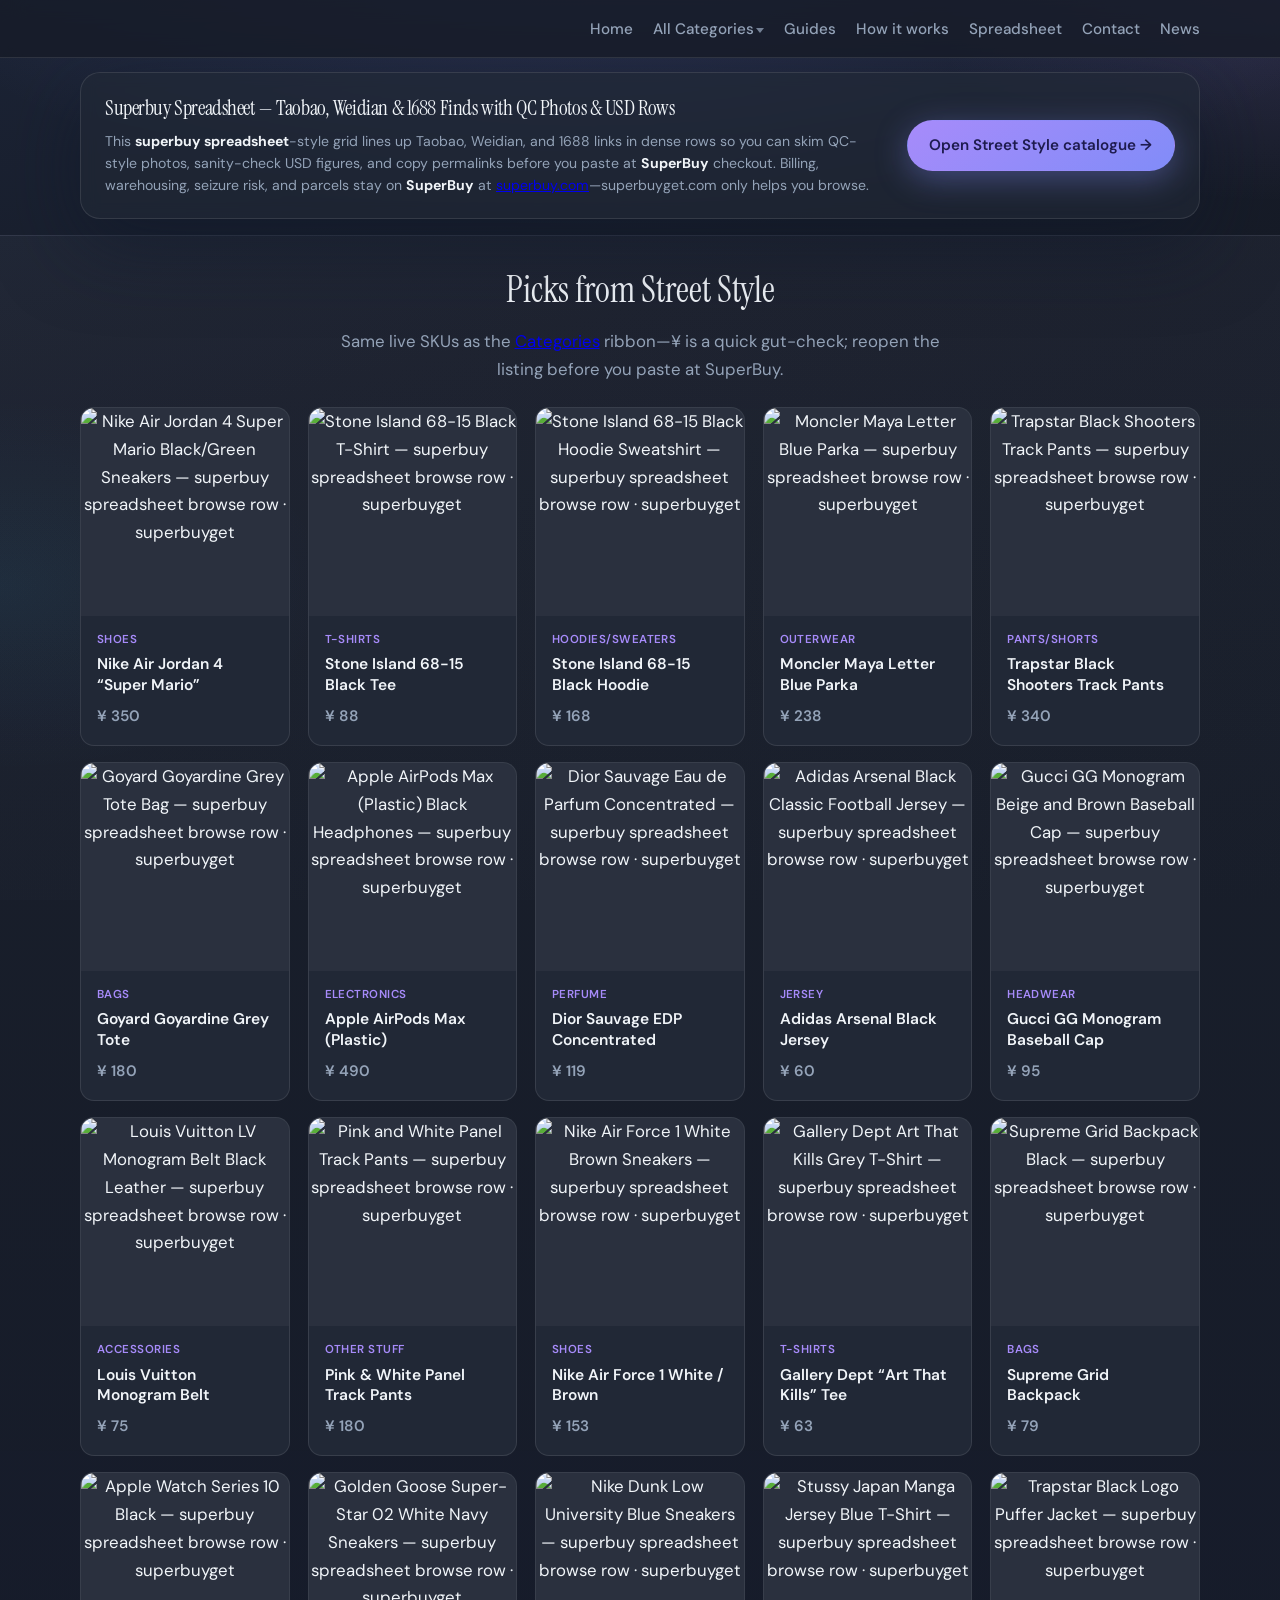
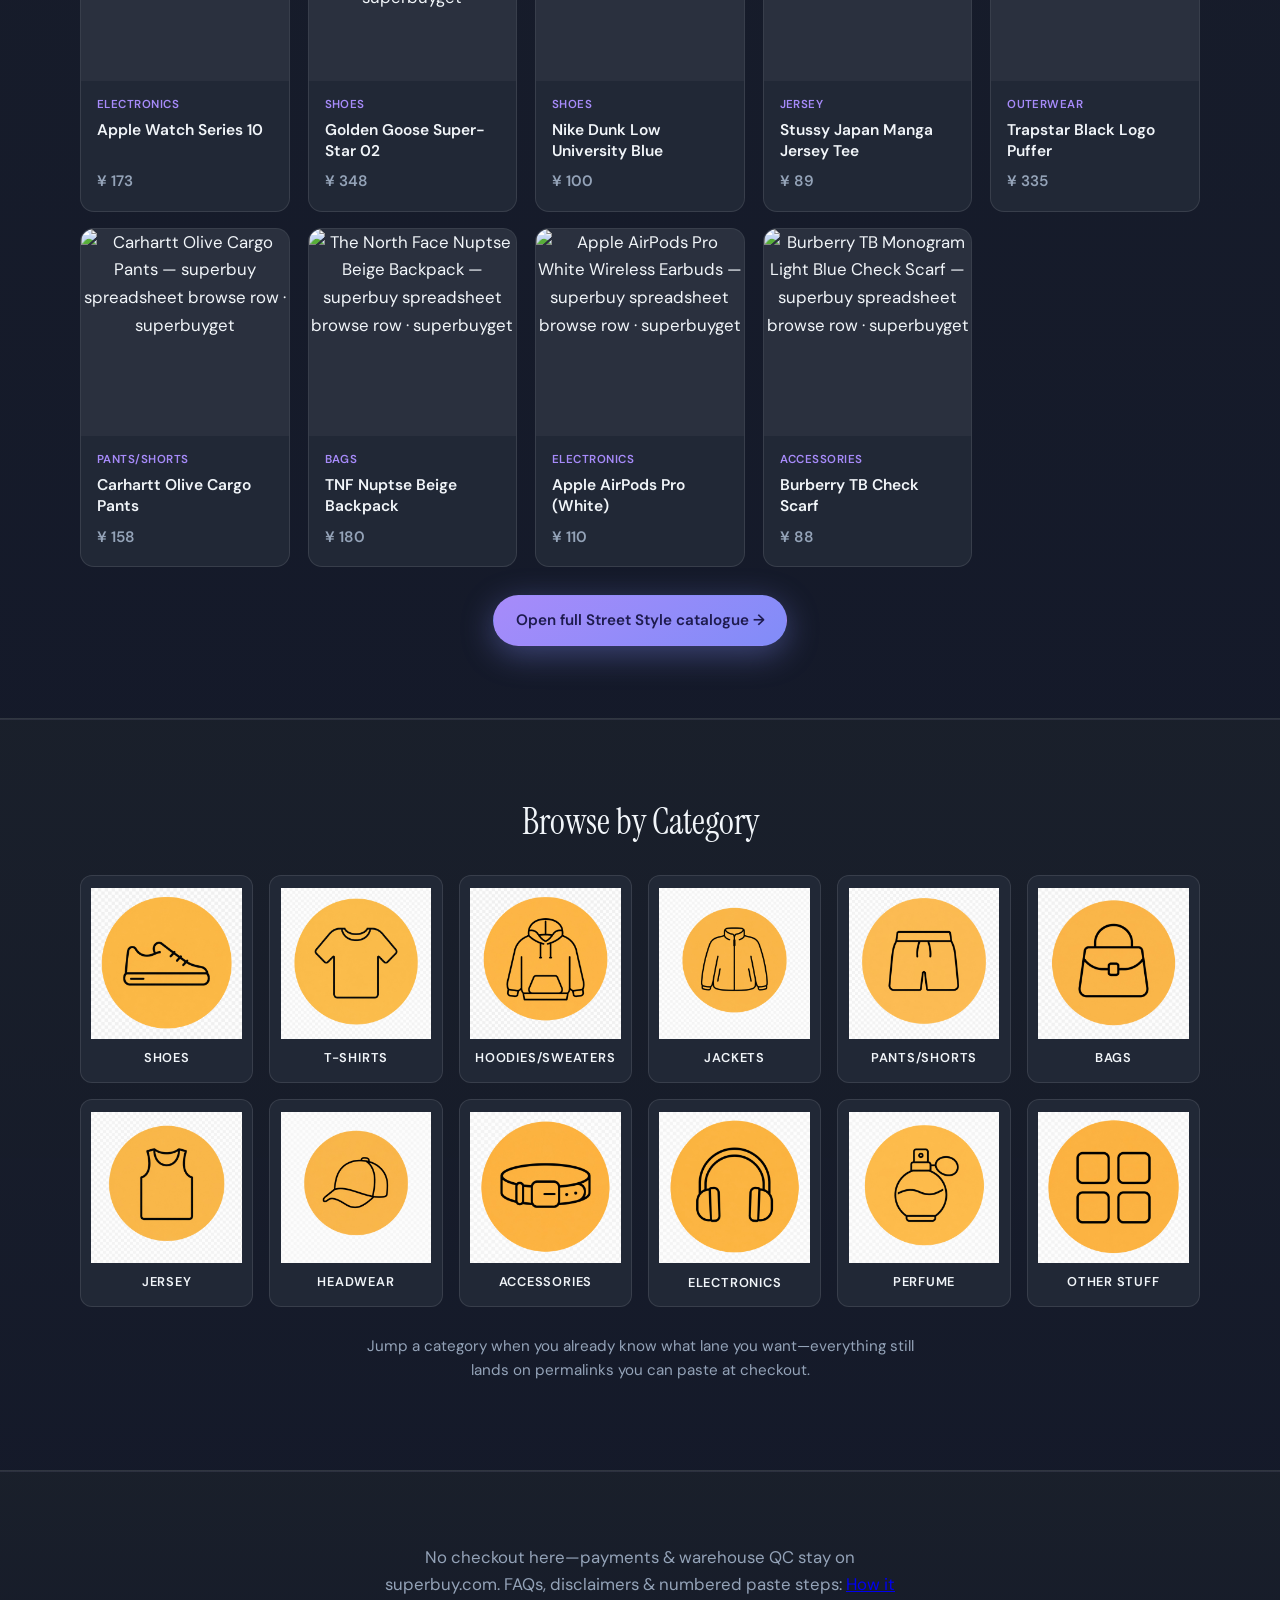
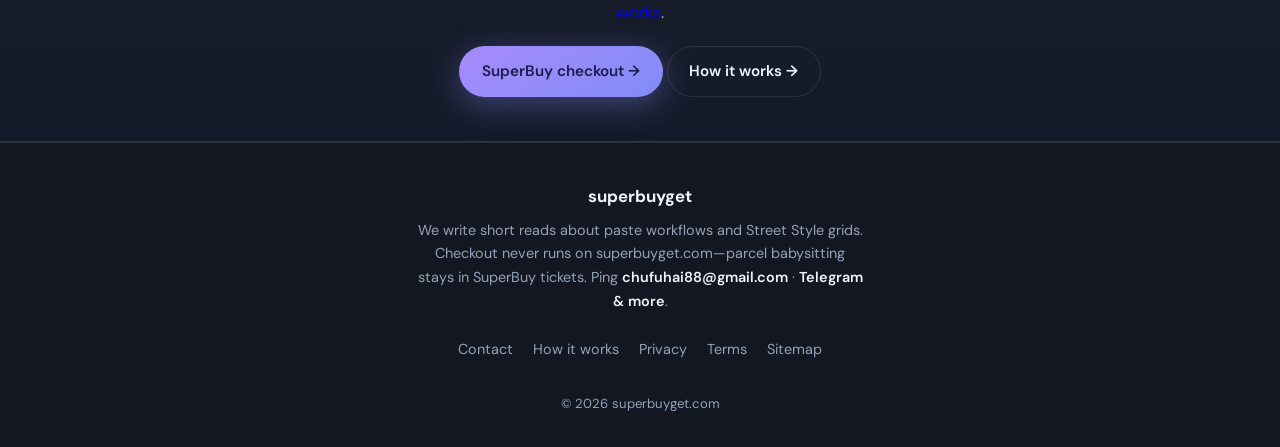
==== commit 12ea5a58: "Sync site from local superbuyget worktree. Homepage SEO hero, compact layout, Superbuy header logo, " ====
--- a/index.html
+++ b/index.html
@@ -4,21 +4,21 @@
   <meta charset="UTF-8">
   <meta name="viewport" content="width=device-width, initial-scale=1">
   <meta name="robots" content="index,follow,max-image-preview:large">
-  <title>Superbuy - The Best Taobao Agent | China Shopping Proxy &amp; Shipping Worldwide</title>
-  <meta name="description" content="superbuyget.com points you at a large, filterable finds grid: Taobao / Weidian / 1688 links, QC-style photos, USD hints—paste permalinks into SuperBuy checkout; nothing charges on this hostname.">
-  <meta name="keywords" content="spreadsheet finds, SuperBuy spreadsheet search, Taobao haul, SuperBuy checkout, Weidian, 1688, QC photos, USD pricing, superbuyget.com">
+  <title>Superbuy Spreadsheet — QC Photos, USD Rows &amp; Taobao / Weidian Finds | superbuyget</title>
+  <meta name="description" content="Superbuy spreadsheet: skim Taobao, Weidian &amp; 1688 picks in dense rows with QC-style photos and USD cues—copy permalinks and paste into SuperBuy checkout at superbuy.com. superbuyget.com is browse-only.">
+  <meta name="keywords" content="superbuy spreadsheet, SuperBuy spreadsheet, Taobao spreadsheet, Weidian spreadsheet, 1688 haul, QC photos, USD rows, superbuyget.com">
   <link rel="canonical" href="https://superbuyget.com/">
   <meta property="og:type" content="website">
   <meta property="og:url" content="https://superbuyget.com/">
-  <meta property="og:title" content="Superbuy - The Best Taobao Agent | China Shopping Proxy &amp; Shipping Worldwide">
-  <meta property="og:description" content="Skim a big finds table, check photos and USD columns, paste permalinks into SuperBuy—we’re routing and glossary only; checkout stays on superbuy.com.">
+  <meta property="og:title" content="Superbuy Spreadsheet — QC Photos, USD Rows | superbuyget">
+  <meta property="og:description" content="Superbuy spreadsheet–style skim grid for Taobao, Weidian &amp; 1688: QC-style photos and USD cues in rows; paste checkout links at SuperBuy (superbuy.com). superbuyget.com does not charge cards.">
   <meta property="og:locale" content="en_US">
   <meta property="og:image" content="https://superbuyget.com/assets/img/logo-hub-wordmark.svg">
   <meta property="og:image:alt" content="superbuyget • SuperBuy paste workflow companion">
   <meta name="twitter:card" content="summary_large_image">
   <meta name="twitter:image" content="https://superbuyget.com/assets/img/logo-hub-wordmark.svg">
-  <meta name="twitter:title" content="Superbuy - The Best Taobao Agent | China Shopping Proxy &amp; Shipping Worldwide">
-  <meta name="twitter:description" content="QC pics, USD figures, marketplace permalinks. Browse here; recharge and parcels stay on superbuy.com.">
+  <meta name="twitter:title" content="Superbuy Spreadsheet — QC Photos, USD Rows | superbuyget">
+  <meta name="twitter:description" content="Superbuy spreadsheet rows for Taobao / Weidian / 1688—QC-style photos and USD figures. Copy permalinks; pay and ship on superbuy.com.">
   <link rel="preconnect" href="https://fonts.googleapis.com">
   <link rel="preconnect" href="https://fonts.gstatic.com" crossorigin>
   <link href="https://fonts.googleapis.com/css2?family=DM+Sans:ital,opsz,wght@0,9..40,400;0,9..40,500;0,9..40,600;0,9..40,700;1,9..40,400&family=Instrument+Serif:ital@0;1&display=swap" rel="stylesheet">
@@ -36,7 +36,7 @@
         "@id": "https://superbuyget.com/#website",
         "name": "superbuyget.com",
         "url": "https://superbuyget.com/",
-        "description": "Companion notes site for SuperBuy spreadsheet-style haul workflows—browse links plus paste-at-superbuy.com jargon."
+        "description": "Superbuy spreadsheet browse layer: Taobao, Weidian and 1688 rows with QC-style photos and USD cues; paste permalinks at SuperBuy checkout on superbuy.com."
       },
       {
         "@type": "Organization",
@@ -52,79 +52,20 @@
       {
         "@type": "WebPage",
         "@id": "https://superbuyget.com/#webpage",
-        "name": "Superbuy - The Best Taobao Agent | China Shopping Proxy & Shipping Worldwide",
+        "name": "Superbuy Spreadsheet — QC Photos, USD Rows and Taobao / Weidian Finds | superbuyget",
         "url": "https://superbuyget.com/",
         "isPartOf": { "@id": "https://superbuyget.com/#website" },
         "publisher": { "@id": "https://superbuyget.com/#organization" }
-      },
-      {
-        "@type": "FAQPage",
-        "mainEntity": [
-          {
-            "@type": "Question",
-            "name": "What is a finds spreadsheet?",
-            "acceptedAnswer": {
-              "@type": "Answer",
-              "text": "Usually a giant table—or a browse UI that feels like one—with Taobao / Weidian / 1688 links plus notes and photos. superbuyget.com never charges cards; you paste a clean listing URL into SuperBuy checkout and the workflow there pays the seller, stores the parcel, and serves real warehouse QC."
-            }
-          },
-          {
-            "@type": "Question",
-            "name": "Do I need SuperBuy checkout?",
-            "acceptedAnswer": {
-              "@type": "Answer",
-              "text": "Typically yes outside China—the marketplaces assume domestic wallets. SuperBuy bridges that gap: recharge, marketplace purchase, warehousing, QC negotiation, consolidated export—all from superbuy.com after you paste a Taobao-class link."
-            }
-          },
-          {
-            "@type": "Question",
-            "name": "Does superbuyget.com sell what I clicked?",
-            "acceptedAnswer": {
-              "@type": "Answer",
-              "text": "No. superbuyget.com is a signpost only. Paste into SuperBuy at superbuy.com for payment and warehousing; the live SKU grid opens from our partner catalogue."
-            }
-          },
-          {
-            "@type": "Question",
-            "name": "If someone calls a batch “safe,” is that a guarantee?",
-            "acceptedAnswer": {
-              "@type": "Answer",
-              "text": "Treat it as chat shorthand, not insurance. Sellers retool listings, links rot, and photos lie. Re-open the SKU the day you pay, compare measurements, and trust warehouse shots from SuperBuy over a thumbnail in row 492."
-            }
-          },
-          {
-            "@type": "Question",
-            "name": "Can I skip Discord entirely?",
-            "acceptedAnswer": {
-              "@type": "Answer",
-              "text": "Usually. Treat the curated browse we link like a normal shop—click, filter, reopen listings the day you pay. Discord chatter is optional garnish, not proof of stock."
-            }
-          },
-          {
-            "@type": "Question",
-            "name": "Why show USD if shipping still surprises me?",
-            "acceptedAnswer": {
-              "@type": "Answer",
-              "text": "Sheet columns are a quick gut-check, not a landed-cost contract. SuperBuy adds service fees, packing, volumetric weight, currency spreads, insurance, and whatever customs wants on arrival."
-            }
-          }
-        ]
       }
     ]
   }
   </script>
 </head>
-<body>
+<body class="page-home">
   <a class="skip-link" href="#main">Skip to content</a>
   <header class="site-header">
     <div class="wrap header-inner">
-      <div class="logo logo--stacked" aria-label="SuperBuy · superbuyget.com">
-        <span class="logo-crest" aria-hidden="true">SG</span>
-        <span class="logo-stack">
-          <span class="logo-domain">superbuyget.com</span>
-          <span class="logo-tagline">SuperBuy spreadsheets</span>
-        </span>
-      </div>
+      <a href="https://www.superbuy.com/en/page/homepage" class="header-logo" aria-label="header-logo" title="The best shopping agent help you shop from China" target="_blank" rel="noopener noreferrer"><span class="visually-hidden">Superbuy home</span></a>
       <button type="button" class="nav-toggle" aria-expanded="false" aria-controls="site-nav" id="nav-toggle">
         <span class="nav-toggle-bar"></span>
         <span class="visually-hidden">Menu</span>
@@ -150,6 +91,7 @@
             </ul>
           </li>
           <li><a href="/guides.html">Guides</a></li>
+          <li><a href="/workflow.html">How it works</a></li>
           <li><a href="/spreadsheet.html">Spreadsheet</a></li>
           <li><a href="/contact.html">Contact</a></li>
           <li><a href="/news.html">News</a></li>
@@ -161,122 +103,272 @@
   <main id="main">
     <section class="hero hero-lit" id="spreadsheet" aria-label="SuperBuy hero">
       <div class="wrap hero-lit-inner">
-        <p class="hero-tagline">Paste the listing. Let SuperBuy sweat the yuan.</p>
-        <h1 class="hero-title">Big finds table for Taobao, Weidian &amp; 1688 — QC pics, USD columns, permalink-friendly</h1>
-        <p class="hero-cta-line">
-          <a class="btn btn-primary" href="https://streetstyle.maisonlooks.com/" target="_blank" rel="noopener noreferrer">Open Street Style catalogue →</a>
+        <div class="hero-compact-grid">
+          <div class="hero-compact-copy">
+            <h1 class="hero-title">Superbuy Spreadsheet — Taobao, Weidian &amp; 1688 Finds with QC Photos &amp; USD Rows</h1>
+            <p class="hero-lead">This <strong>superbuy spreadsheet</strong>-style grid lines up Taobao, Weidian, and 1688 links in dense rows so you can skim QC-style photos, sanity-check USD figures, and copy permalinks before you paste at <strong>SuperBuy</strong> checkout. Billing, warehousing, seizure risk, and parcels stay on <strong>SuperBuy</strong> at <a href="https://www.superbuy.com/" target="_blank" rel="noopener noreferrer">superbuy.com</a>—superbuyget.com only helps you browse.</p>
+          </div>
+          <aside class="hero-compact-cta">
+            <p class="hero-cta-line">
+              <a class="btn btn-primary" href="https://streetstyle.maisonlooks.com/" target="_blank" rel="noopener noreferrer">Open Street Style catalogue →</a>
+            </p>
+          </aside>
+        </div>
+      </div>
+    </section>
+
+    <section class="section section-alt home-featured-picks" id="featured-picks" aria-labelledby="featured-picks-heading">
+      <div class="wrap">
+        <h2 id="featured-picks-heading">Picks from Street Style</h2>
+        <p class="section-intro featured-picks-lede">Same live SKUs as the <a href="#categories">Categories</a> ribbon—¥ is a quick gut-check; reopen the listing before you paste at SuperBuy.</p>
+        <div class="product-picks-grid" role="list">
+          <a class="product-pick-card" role="listitem" href="https://streetstyle.maisonlooks.com/en/p/nike-air-jordan-4-super-mario-black-green-sneakers-61ae7a" target="_blank" rel="noopener noreferrer">
+            <div class="product-pick-media">
+              <img src="https://cdn.maisonlooks.com/products/file-1778500935232-699864393.webp" width="400" height="400" alt="Nike Air Jordan 4 Super Mario Black/Green Sneakers — superbuy spreadsheet browse row · superbuyget" decoding="async" loading="lazy">
+            </div>
+            <div class="product-pick-body">
+              <span class="product-pick-cat">Shoes</span>
+              <h3 class="product-pick-title">Nike Air Jordan 4 “Super Mario”</h3>
+              <p class="product-pick-price">¥ 350</p>
+            </div>
+          </a>
+          <a class="product-pick-card" role="listitem" href="https://streetstyle.maisonlooks.com/en/p/stone-island-68-15-black-t-shirt-f06c99" target="_blank" rel="noopener noreferrer">
+            <div class="product-pick-media">
+              <img src="https://cdn.maisonlooks.com/products/file-1778616680674-160112828.webp" width="400" height="400" alt="Stone Island 68-15 Black T-Shirt — superbuy spreadsheet browse row · superbuyget" decoding="async" loading="lazy">
+            </div>
+            <div class="product-pick-body">
+              <span class="product-pick-cat">T-Shirts</span>
+              <h3 class="product-pick-title">Stone Island 68-15 Black Tee</h3>
+              <p class="product-pick-price">¥ 88</p>
+            </div>
+          </a>
+          <a class="product-pick-card" role="listitem" href="https://streetstyle.maisonlooks.com/en/p/stone-island-68-15-black-hoodie-sweatshirt-3dbbea" target="_blank" rel="noopener noreferrer">
+            <div class="product-pick-media">
+              <img src="https://cdn.maisonlooks.com/products/file-1778315321273-730468510.webp" width="400" height="400" alt="Stone Island 68-15 Black Hoodie Sweatshirt — superbuy spreadsheet browse row · superbuyget" decoding="async" loading="lazy">
+            </div>
+            <div class="product-pick-body">
+              <span class="product-pick-cat">Hoodies/Sweaters</span>
+              <h3 class="product-pick-title">Stone Island 68-15 Black Hoodie</h3>
+              <p class="product-pick-price">¥ 168</p>
+            </div>
+          </a>
+          <a class="product-pick-card" role="listitem" href="https://streetstyle.maisonlooks.com/en/p/moncler-maya-letter-blue-parka-e205d7" target="_blank" rel="noopener noreferrer">
+            <div class="product-pick-media">
+              <img src="https://cdn.maisonlooks.com/products/file-1778498098816-994681760.webp" width="400" height="400" alt="Moncler Maya Letter Blue Parka — superbuy spreadsheet browse row · superbuyget" decoding="async" loading="lazy">
+            </div>
+            <div class="product-pick-body">
+              <span class="product-pick-cat">Outerwear</span>
+              <h3 class="product-pick-title">Moncler Maya Letter Blue Parka</h3>
+              <p class="product-pick-price">¥ 238</p>
+            </div>
+          </a>
+          <a class="product-pick-card" role="listitem" href="https://streetstyle.maisonlooks.com/en/p/trapstar-black-shooters-track-pants-696ebe" target="_blank" rel="noopener noreferrer">
+            <div class="product-pick-media">
+              <img src="https://cdn.maisonlooks.com/products/file-1778650423638-945216069.webp" width="400" height="400" alt="Trapstar Black Shooters Track Pants — superbuy spreadsheet browse row · superbuyget" decoding="async" loading="lazy">
+            </div>
+            <div class="product-pick-body">
+              <span class="product-pick-cat">Pants/Shorts</span>
+              <h3 class="product-pick-title">Trapstar Black Shooters Track Pants</h3>
+              <p class="product-pick-price">¥ 340</p>
+            </div>
+          </a>
+          <a class="product-pick-card" role="listitem" href="https://streetstyle.maisonlooks.com/en/p/goyard-goyardine-grey-tote-bag-97d84b" target="_blank" rel="noopener noreferrer">
+            <div class="product-pick-media">
+              <img src="https://cdn.maisonlooks.com/products/file-1778677629880-113160913.webp" width="400" height="400" alt="Goyard Goyardine Grey Tote Bag — superbuy spreadsheet browse row · superbuyget" decoding="async" loading="lazy">
+            </div>
+            <div class="product-pick-body">
+              <span class="product-pick-cat">Bags</span>
+              <h3 class="product-pick-title">Goyard Goyardine Grey Tote</h3>
+              <p class="product-pick-price">¥ 180</p>
+            </div>
+          </a>
+          <a class="product-pick-card" role="listitem" href="https://streetstyle.maisonlooks.com/en/p/apple-airpods-max-plastic-black-headphones-32047b" target="_blank" rel="noopener noreferrer">
+            <div class="product-pick-media">
+              <img src="https://cdn.maisonlooks.com/products/file-1778312334863-514077315.webp" width="400" height="400" alt="Apple AirPods Max (Plastic) Black Headphones — superbuy spreadsheet browse row · superbuyget" decoding="async" loading="lazy">
+            </div>
+            <div class="product-pick-body">
+              <span class="product-pick-cat">Electronics</span>
+              <h3 class="product-pick-title">Apple AirPods Max (Plastic)</h3>
+              <p class="product-pick-price">¥ 490</p>
+            </div>
+          </a>
+          <a class="product-pick-card" role="listitem" href="https://streetstyle.maisonlooks.com/en/p/dior-sauvage-eau-de-parfum-concentrated-24f9ac" target="_blank" rel="noopener noreferrer">
+            <div class="product-pick-media">
+              <img src="https://cdn.maisonlooks.com/products/file-1778503302651-351683525.webp" width="400" height="400" alt="Dior Sauvage Eau de Parfum Concentrated — superbuy spreadsheet browse row · superbuyget" decoding="async" loading="lazy">
+            </div>
+            <div class="product-pick-body">
+              <span class="product-pick-cat">Perfume</span>
+              <h3 class="product-pick-title">Dior Sauvage EDP Concentrated</h3>
+              <p class="product-pick-price">¥ 119</p>
+            </div>
+          </a>
+          <a class="product-pick-card" role="listitem" href="https://streetstyle.maisonlooks.com/en/p/adidas-arsenal-black-classic-football-jersey-a9ef97" target="_blank" rel="noopener noreferrer">
+            <div class="product-pick-media">
+              <img src="https://cdn.maisonlooks.com/products/file-1778418618964-331088831.webp" width="400" height="400" alt="Adidas Arsenal Black Classic Football Jersey — superbuy spreadsheet browse row · superbuyget" decoding="async" loading="lazy">
+            </div>
+            <div class="product-pick-body">
+              <span class="product-pick-cat">Jersey</span>
+              <h3 class="product-pick-title">Adidas Arsenal Black Jersey</h3>
+              <p class="product-pick-price">¥ 60</p>
+            </div>
+          </a>
+          <a class="product-pick-card" role="listitem" href="https://streetstyle.maisonlooks.com/en/p/gucci-gg-monogram-beige-brown-baseball-cap-894086" target="_blank" rel="noopener noreferrer">
+            <div class="product-pick-media">
+              <img src="https://cdn.maisonlooks.com/products/file-1778413399545-49306126.webp" width="400" height="400" alt="Gucci GG Monogram Beige and Brown Baseball Cap — superbuy spreadsheet browse row · superbuyget" decoding="async" loading="lazy">
+            </div>
+            <div class="product-pick-body">
+              <span class="product-pick-cat">Headwear</span>
+              <h3 class="product-pick-title">Gucci GG Monogram Baseball Cap</h3>
+              <p class="product-pick-price">¥ 95</p>
+            </div>
+          </a>
+          <a class="product-pick-card" role="listitem" href="https://streetstyle.maisonlooks.com/en/p/louis-vuitton-lv-monogram-belt-black-leather-a3d8f2" target="_blank" rel="noopener noreferrer">
+            <div class="product-pick-media">
+              <img src="https://cdn.maisonlooks.com/products/file-1778315150392-962604071.webp" width="400" height="400" alt="Louis Vuitton LV Monogram Belt Black Leather — superbuy spreadsheet browse row · superbuyget" decoding="async" loading="lazy">
+            </div>
+            <div class="product-pick-body">
+              <span class="product-pick-cat">Accessories</span>
+              <h3 class="product-pick-title">Louis Vuitton Monogram Belt</h3>
+              <p class="product-pick-price">¥ 75</p>
+            </div>
+          </a>
+          <a class="product-pick-card" role="listitem" href="https://streetstyle.maisonlooks.com/en/p/pink-white-panel-track-pants-71d579" target="_blank" rel="noopener noreferrer">
+            <div class="product-pick-media">
+              <img src="https://cdn.maisonlooks.com/products/file-1778500330675-514242586.webp" width="400" height="400" alt="Pink and White Panel Track Pants — superbuy spreadsheet browse row · superbuyget" decoding="async" loading="lazy">
+            </div>
+            <div class="product-pick-body">
+              <span class="product-pick-cat">Other Stuff</span>
+              <h3 class="product-pick-title">Pink &amp; White Panel Track Pants</h3>
+              <p class="product-pick-price">¥ 180</p>
+            </div>
+          </a>
+          <a class="product-pick-card" role="listitem" href="https://streetstyle.maisonlooks.com/en/p/nike-air-force-1-white-brown-sneakers-bca374" target="_blank" rel="noopener noreferrer">
+            <div class="product-pick-media">
+              <img src="https://cdn.maisonlooks.com/products/file-1778646154333-594085514.webp" width="400" height="400" alt="Nike Air Force 1 White Brown Sneakers — superbuy spreadsheet browse row · superbuyget" decoding="async" loading="lazy">
+            </div>
+            <div class="product-pick-body">
+              <span class="product-pick-cat">Shoes</span>
+              <h3 class="product-pick-title">Nike Air Force 1 White / Brown</h3>
+              <p class="product-pick-price">¥ 153</p>
+            </div>
+          </a>
+          <a class="product-pick-card" role="listitem" href="https://streetstyle.maisonlooks.com/en/p/gallery-dept-art-that-kills-t-shirt-grey-solid-t-shirt-80c5b1" target="_blank" rel="noopener noreferrer">
+            <div class="product-pick-media">
+              <img src="https://cdn.maisonlooks.com/products/file-1778656170474-530692187.webp" width="400" height="400" alt="Gallery Dept Art That Kills Grey T-Shirt — superbuy spreadsheet browse row · superbuyget" decoding="async" loading="lazy">
+            </div>
+            <div class="product-pick-body">
+              <span class="product-pick-cat">T-Shirts</span>
+              <h3 class="product-pick-title">Gallery Dept “Art That Kills” Tee</h3>
+              <p class="product-pick-price">¥ 63</p>
+            </div>
+          </a>
+          <a class="product-pick-card" role="listitem" href="https://streetstyle.maisonlooks.com/en/p/supreme-grid-backpack-black-aff652" target="_blank" rel="noopener noreferrer">
+            <div class="product-pick-media">
+              <img src="https://cdn.maisonlooks.com/products/file-1778311055343-549081524.webp" width="400" height="400" alt="Supreme Grid Backpack Black — superbuy spreadsheet browse row · superbuyget" decoding="async" loading="lazy">
+            </div>
+            <div class="product-pick-body">
+              <span class="product-pick-cat">Bags</span>
+              <h3 class="product-pick-title">Supreme Grid Backpack</h3>
+              <p class="product-pick-price">¥ 79</p>
+            </div>
+          </a>
+          <a class="product-pick-card" role="listitem" href="https://streetstyle.maisonlooks.com/en/p/apple-watch-series-10-black-smartwatch-3ce2c0" target="_blank" rel="noopener noreferrer">
+            <div class="product-pick-media">
+              <img src="https://cdn.maisonlooks.com/products/file-1778656479618-894124371.webp" width="400" height="400" alt="Apple Watch Series 10 Black — superbuy spreadsheet browse row · superbuyget" decoding="async" loading="lazy">
+            </div>
+            <div class="product-pick-body">
+              <span class="product-pick-cat">Electronics</span>
+              <h3 class="product-pick-title">Apple Watch Series 10</h3>
+              <p class="product-pick-price">¥ 173</p>
+            </div>
+          </a>
+          <a class="product-pick-card" role="listitem" href="https://streetstyle.maisonlooks.com/en/p/golden-goose-super-star-02-white-navy-sneakers-cc45dd" target="_blank" rel="noopener noreferrer">
+            <div class="product-pick-media">
+              <img src="https://cdn.maisonlooks.com/products/file-1778311324674-359200140.webp" width="400" height="400" alt="Golden Goose Super-Star 02 White Navy Sneakers — superbuy spreadsheet browse row · superbuyget" decoding="async" loading="lazy">
+            </div>
+            <div class="product-pick-body">
+              <span class="product-pick-cat">Shoes</span>
+              <h3 class="product-pick-title">Golden Goose Super-Star 02</h3>
+              <p class="product-pick-price">¥ 348</p>
+            </div>
+          </a>
+          <a class="product-pick-card" role="listitem" href="https://streetstyle.maisonlooks.com/en/p/nike-dunk-low-university-blue-sneakers-cb983f" target="_blank" rel="noopener noreferrer">
+            <div class="product-pick-media">
+              <img src="https://cdn.maisonlooks.com/products/file-1778683720114-197392522.webp" width="400" height="400" alt="Nike Dunk Low University Blue Sneakers — superbuy spreadsheet browse row · superbuyget" decoding="async" loading="lazy">
+            </div>
+            <div class="product-pick-body">
+              <span class="product-pick-cat">Shoes</span>
+              <h3 class="product-pick-title">Nike Dunk Low University Blue</h3>
+              <p class="product-pick-price">¥ 100</p>
+            </div>
+          </a>
+          <a class="product-pick-card" role="listitem" href="https://streetstyle.maisonlooks.com/en/p/stussy-japan-manga-jersey-blue-t-shirt-485345" target="_blank" rel="noopener noreferrer">
+            <div class="product-pick-media">
+              <img src="https://cdn.maisonlooks.com/products/file-1778497067906-487541135.webp" width="400" height="400" alt="Stussy Japan Manga Jersey Blue T-Shirt — superbuy spreadsheet browse row · superbuyget" decoding="async" loading="lazy">
+            </div>
+            <div class="product-pick-body">
+              <span class="product-pick-cat">Jersey</span>
+              <h3 class="product-pick-title">Stussy Japan Manga Jersey Tee</h3>
+              <p class="product-pick-price">¥ 89</p>
+            </div>
+          </a>
+          <a class="product-pick-card" role="listitem" href="https://streetstyle.maisonlooks.com/en/p/trapstar-black-logo-puffer-jacket-c393ac" target="_blank" rel="noopener noreferrer">
+            <div class="product-pick-media">
+              <img src="https://cdn.maisonlooks.com/products/file-1778502429906-659097855.webp" width="400" height="400" alt="Trapstar Black Logo Puffer Jacket — superbuy spreadsheet browse row · superbuyget" decoding="async" loading="lazy">
+            </div>
+            <div class="product-pick-body">
+              <span class="product-pick-cat">Outerwear</span>
+              <h3 class="product-pick-title">Trapstar Black Logo Puffer</h3>
+              <p class="product-pick-price">¥ 335</p>
+            </div>
+          </a>
+          <a class="product-pick-card" role="listitem" href="https://streetstyle.maisonlooks.com/en/p/carhartt-olive-cargo-pants-0cfe52" target="_blank" rel="noopener noreferrer">
+            <div class="product-pick-media">
+              <img src="https://cdn.maisonlooks.com/products/file-1778679698846-267612020.webp" width="400" height="400" alt="Carhartt Olive Cargo Pants — superbuy spreadsheet browse row · superbuyget" decoding="async" loading="lazy">
+            </div>
+            <div class="product-pick-body">
+              <span class="product-pick-cat">Pants/Shorts</span>
+              <h3 class="product-pick-title">Carhartt Olive Cargo Pants</h3>
+              <p class="product-pick-price">¥ 158</p>
+            </div>
+          </a>
+          <a class="product-pick-card" role="listitem" href="https://streetstyle.maisonlooks.com/en/p/the-north-face-nuptse-beige-backpack-3efa74" target="_blank" rel="noopener noreferrer">
+            <div class="product-pick-media">
+              <img src="https://cdn.maisonlooks.com/products/file-1778312720649-189433195.webp" width="400" height="400" alt="The North Face Nuptse Beige Backpack — superbuy spreadsheet browse row · superbuyget" decoding="async" loading="lazy">
+            </div>
+            <div class="product-pick-body">
+              <span class="product-pick-cat">Bags</span>
+              <h3 class="product-pick-title">TNF Nuptse Beige Backpack</h3>
+              <p class="product-pick-price">¥ 180</p>
+            </div>
+          </a>
+          <a class="product-pick-card" role="listitem" href="https://streetstyle.maisonlooks.com/en/p/apple-airpods-pro-white-earbuds-f2e0e3" target="_blank" rel="noopener noreferrer">
+            <div class="product-pick-media">
+              <img src="https://cdn.maisonlooks.com/products/file-1778629010093-62622273.webp" width="400" height="400" alt="Apple AirPods Pro White Wireless Earbuds — superbuy spreadsheet browse row · superbuyget" decoding="async" loading="lazy">
+            </div>
+            <div class="product-pick-body">
+              <span class="product-pick-cat">Electronics</span>
+              <h3 class="product-pick-title">Apple AirPods Pro (White)</h3>
+              <p class="product-pick-price">¥ 110</p>
+            </div>
+          </a>
+          <a class="product-pick-card" role="listitem" href="https://streetstyle.maisonlooks.com/en/p/burberry-tb-monogram-light-blue-check-scarf-6b6bc3" target="_blank" rel="noopener noreferrer">
+            <div class="product-pick-media">
+              <img src="https://cdn.maisonlooks.com/products/file-1778654940761-327830388.webp" width="400" height="400" alt="Burberry TB Monogram Light Blue Check Scarf — superbuy spreadsheet browse row · superbuyget" decoding="async" loading="lazy">
+            </div>
+            <div class="product-pick-body">
+              <span class="product-pick-cat">Accessories</span>
+              <h3 class="product-pick-title">Burberry TB Check Scarf</h3>
+              <p class="product-pick-price">¥ 88</p>
+            </div>
+          </a>
+        </div>
+        <p class="featured-picks-foot">
+          <a class="btn btn-primary" href="https://streetstyle.maisonlooks.com/" target="_blank" rel="noopener noreferrer">Open full Street Style catalogue →</a>
         </p>
-        <p class="hero-lead">Same routine people use after searching for something like “<em>SuperBuy spreadsheet</em>”: scroll rows, skim photos, sanity-check USD, grab the permalink you want. superbuyget.com is the cheat sheet—billing, warehousing, seizure risk, and parcels stay on <strong>SuperBuy</strong> at <a href="https://www.superbuy.com/" target="_blank" rel="noopener noreferrer">superbuy.com</a>.</p>
-      </div>    </section>
-
-    <section class="section home-below-fold" id="hub-value" aria-labelledby="hub-value-heading">
-      <div class="wrap narrow">
-        <h2 id="hub-value-heading">How people actually shop these grids</h2>
-        <p class="section-intro">Nobody reads every cell—they scan lanes they care about (shoes vs tech vs tees), eyebrow QC stills when a row catches them, jot a USD guess, then copy the permutation link straight into the SuperBuy balance they topped up yesterday.</p>
-        <div class="home-stat-strip">
-          <div class="home-stat">
-            <span class="home-stat-n">Tens of thousands+</span>
-            <span class="home-stat-l">style picks in rotation</span>
-          </div>
-          <div class="home-stat">
-            <span class="home-stat-n">USD</span>
-            <span class="home-stat-l">numbers for budgeting</span>
-          </div>
-          <div class="home-stat">
-            <span class="home-stat-n">QC</span>
-            <span class="home-stat-l">seller stills vs warehouse shots</span>
-          </div>
-        </div>
-        <div class="feature-grid home-value-grid">
-          <div class="feature">
-            <h3>Categories that stay out of each other’s way</h3>
-            <p>Shoe sizing threads don’t get tangled with bag hardware talk because the browse UI keeps verticals split the way humans already think about hauls.</p>
-          </div>
-          <div class="feature">
-            <h3>Filters instead of guess-typing Chinese</h3>
-            <p>Search chips, sort toggles, and lane buttons beat hammering machine-translated keywords into raw marketplace search at 2&nbsp;a.m.</p>
-          </div>
-          <div class="feature">
-            <h3>Know what “QC” really means</h3>
-            <p>Row photos are usually seller marketing. Warehouse stills—the ones SuperBuy attaches after QC—matter more than hype captions.</p>
-          </div>
-          <div class="feature">
-            <h3>Links die—check them the day you pay</h3>
-            <p>Weidian shops retitle SKUs overnight. If a screenshot is more than a few days old, click through again before you paste.</p>
-          </div>
-        </div>
       </div>
     </section>
 
-    <section class="section section-alt home-below-fold" id="fashion-focus" aria-labelledby="fashion-focus-heading">
-      <div class="wrap narrow">
-        <h2 id="fashion-focus-heading">Streetwear, basics, bags, random gadgets—same grid</h2>
-        <p>One scroll might jump from runners to fleece to a sling bag to a cheap pair of buds. That’s normal; the point is you’re not learning Taobao’s category tree on day one.</p>
-        <p class="muted-p">Skim lanes first, argue with QC second, paste only once measurements and SKU variants still look honest.</p>
-      </div>
-    </section>
-
-    <section class="section home-below-fold" id="stay-loop" aria-labelledby="stay-loop-heading">
-      <div class="wrap narrow">
-        <h2 id="stay-loop-heading">Keep the habit boring</h2>
-        <p>Sheets only help if you reopen them. Treat Street Style like a tab you refresh before every top-up, not a PDF you saved once in 2024.</p>
-        <ul class="content-list home-inline-list">
-          <li><strong>Open the catalogue</strong> — browse before sending more ¥ overseas.</li>
-          <li><strong>Skim desk notes</strong> — News is just hygiene chatter; refunds still hinge on ticket policies.</li>
-          <li><strong>Prefer longer reads?</strong> — Spreadsheet + Guides spell out jargon when something expensive is inbound.</li>
-          <li><strong>Discord / Telegram crumbs</strong> — fine for breadcrumbs, lethal if pasted blind without reopening the live listing.</li>
-        </ul>
-      </div>
-    </section>
-
-    <section class="section section-alt home-below-fold" id="trust-layer" aria-labelledby="trust-heading">
-      <div class="wrap narrow">
-        <h2 id="trust-heading">Independent narration, transactional reality elsewhere</h2>
-        <p class="agent-note-text home-indie-copy"><strong>This site (superbuyget.com) is informational only.</strong> We write the cheat sheet and link the curated catalogue. Charging cards, warehousing stock, seizure math, tariffs, refunds, and courier labels belong to your <strong>SuperBuy</strong> account—we never touch carts or balances on this hostname.</p>
-      </div>
-    </section>
-
-    <section class="section home-below-fold home-faq-block" aria-labelledby="home-faq-heading">
-      <div class="wrap narrow">
-        <h2 id="home-faq-heading">FAQ — plain language</h2>
-        <div class="home-faq">
-          <details>
-            <summary>What is a finds spreadsheet?</summary>
-            <p>A fat link index (Sheet-shaped or close) for Taobao, Weidian, and 1688—photos, batch nicknames, rough USD. Nothing charges inside the browse layer; paste the SKU URL into <strong>SuperBuy</strong> checkout.</p>
-          </details>
-          <details>
-            <summary>Do I need SuperBuy checkout?</summary>
-            <p>Yes for most shoppers outside mainland China—the marketplaces expect domestic rails. SuperBuy tops up how you prefer, fronts the yuan to sellers, warehouses the haul, shoots QC you can negotiate, then books outbound lines.</p>
-          </details>
-          <details>
-            <summary>Does superbuyget.com sell what I clicked?</summary>
-            <p>No storefront lives here. SuperBuy checkout at superbuy.com handles payment and warehousing after you paste; superbuyget.com only routes readers to browse and jargon.</p>
-          </details>
-          <details>
-            <summary>If someone calls a batch “safe,” am I covered?</summary>
-            <p>No. That’s Discord shorthand, not insurance. Listings rewrite themselves weekly. Re-open the SKU the day you pay and trust warehouse photos over hype captions.</p>
-          </details>
-          <details>
-            <summary>Can I skip Discord entirely?</summary>
-            <p>Usually. The browse UI is meant to be clicked and filtered like a normal shop. Treat servers as optional noise, not the source of truth.</p>
-          </details>
-          <details>
-            <summary>Why bother showing USD if shipping still stings?</summary>
-            <p>Because it’s a quick gut-check before you load SuperBuy’s freight calculator—landed cost still needs packing, volumetric weight, insurance toggles, FX, and customs paperwork.</p>
-          </details>
-        </div>
-      </div>
-    </section>
-
-    <section class="section section-ultimate" id="ultimate">
-      <div class="wrap narrow">
-        <h2>Need a topped-up SuperBuy wallet?</h2>
-        <p class="section-intro" style="margin-bottom: 1rem; max-width: 36rem; margin-inline: auto;">Bookmarking the catalogue buys you zero warehouse space. Eventually you paste the listing into SuperBuy—same place top-ups, storage clocks, QC tickets, and international lines actually live.</p>
-        <p class="section-cta">
-          <a class="btn btn-primary" href="https://www.superbuy.com/" target="_blank" rel="noopener noreferrer">Open SuperBuy checkout →</a>
-        </p>
-      </div>
-    </section>
 
     <section class="section section-alt section-categories" id="categories">
       <div class="wrap">
@@ -335,124 +427,16 @@
       </div>
     </section>
 
-    <section class="section" id="about">
+    <section class="section section-alt home-compact-outro">
       <div class="wrap narrow">
-        <h2>What we mean by “sheet culture”</h2>
-        <p class="section-cta-inline">
-          <a class="btn btn-ghost" href="https://streetstyle.maisonlooks.com/" target="_blank" rel="noopener noreferrer">🔍 Jump into browse →</a>
+        <p class="home-outro-line">No checkout here—payments &amp; warehouse QC stay on superbuy.com. FAQs, disclaimers &amp; numbered paste steps: <a href="/workflow.html">How it works</a>.</p>
+        <p class="section-cta">
+          <a class="btn btn-primary" href="https://www.superbuy.com/" target="_blank" rel="noopener noreferrer">SuperBuy checkout →</a>
+          <a class="btn btn-ghost" href="/workflow.html">How it works →</a>
         </p>
-        <p>Most “SuperBuy spreadsheet” chatter on Google boils down to the same artifact: crowdsourced Taobao / Weidian / 1688 links dumped into something table-shaped, spiced with slang batch names and screenshots that expired before your coffee cooled.</p>
-        <p>Useful grids layer filters on top—so you can pivot from runners to hoodie fleece without brute-forcing Chinese search terms. Rows still spoil; screenshots age; permalinks 404 when shops panic-edit SKUs.</p>
-        <p>You’ll typically see:</p>
-        <ul class="content-list">
-          <li>Copy-paste-ready item URLs (not shop homepages).</li>
-          <li>Guesstimated USD next to yuan so you’re not mentally converting yuan at 4&nbsp;a.m.</li>
-          <li>JPEGs labeled “QC” that are honestly just seller marketing unless your warehouse set disagrees.</li>
-          <li>Notes like “thick blank” or “budget batch” — shorthand, not a warranty.</li>
-          <li>An implicit reminder that someone on Reddit already argued about the same SKU three times today.</li>
-        </ul>
       </div>
     </section>
 
-    <section class="section section-alt" id="why">
-      <div class="wrap">
-        <h2>Why fuss with a curated table at all?</h2>
-
-        <div class="why-block">
-          <h3>Someone else already burned the scroll time</h3>
-          <p>Aggregators—and human editors dumping rows into Sheets—digest thousands of storefront permutations so you inherit their rabbit holes. That playbook sits next to the official <a href="https://www.superbuy.com/" target="_blank" rel="noopener noreferrer">SuperBuy</a> storefront in search, and beside browse layers such as <a href="https://streetstyle.maisonlooks.com/" target="_blank" rel="noopener noreferrer">Street Style</a> that turn the torrent into clickable filters.</p>
-          <ul class="content-list">
-            <li>几万+ SKU pools rotate as sellers add or sunset listings.</li>
-            <li>Hard links pointing at Taobao, Weidian, and 1688 variants—not prettified campaign URLs.</li>
-            <li>Search lanes that respect how people actually shop hauls.</li>
-            <li>Photo columns you can eyeball before opening ten tabs.</li>
-            <li>Fresh pulls beat PDF exports from 2025.</li>
-          </ul>
-        </div>
-
-        <div class="why-block">
-          <h3>Less tab soup, more paste discipline</h3>
-          <p>Good UI keeps titles, price columns, and thumbnail strips aligned so you’re not horizontal-scrolling a broken CSV. Goal stays simple: copy the deep link; SuperBuy buys domestic and their shed camera settles arguments.</p>
-          <ul class="content-list">
-            <li>Readable rows instead of mystery merge cells.</li>
-            <li>Category rails for footwear, knits, tech, etc.</li>
-            <li>Batch nicknames that make sense if you’ve been in rep-adjacent Discords—useless if you haven’t, so click through.</li>
-            <li>Enough metadata to compare two listings without opening a translator.</li>
-          </ul>
-        </div>
-
-        <div class="why-block">
-          <h3>Still faster than solo marketplace search</h3>
-          <p>Even imperfect curation beats guessing Chinese keywords, fighting CAPTCHAs, and wondering if a shop is empty—or if translation failed you again. Rows point at SKUs; you verify; paste authorizes SuperBuy to pay domestically.</p>
-        </div>
-      </div>
-    </section>
-
-    <section class="section" id="steps-intro">
-      <div class="wrap narrow">
-        <p>Workflow is numbingly repeatable once you’ve done it twice: browse → sanity-check SKU → paste → stare at QC → ship. Nitty policy stuff (storage clocks, seizure letters, volumetric revenge) stays in our <a href="/guides.html">Guides</a>.</p>
-        <p>Rough checklist:</p>
-      </div>
-    </section>
-
-    <section class="section section-alt steps-section" aria-labelledby="how-to-use">
-      <div class="wrap">
-        <h2 id="how-to-use">How to actually use the catalogue</h2>
-
-        <article class="step-card">
-          <h3 class="step-num">① Filter the thing you’re hunting</h3>
-          <p>Street Style behaves like everyone’s favorite SuperBuy-style finds index should: pick a lane, sort, keyword when you must.</p>
-        </article>
-
-        <article class="step-card">
-          <h3 class="step-num">② Open the live listing—not a screenshot thread</h3>
-          <p>Confirm variants, sizing charts, and seller notes on the marketplace page itself. Weird shipping clauses hide there.</p>
-        </article>
-
-        <article class="step-card">
-          <h3 class="step-num">③ Copy the deep link</h3>
-          <p>Grab the SKU-level permalink SuperBuy’s parser prefers. Fancy campaign shells love to crater mid-transfer.</p>
-        </article>
-
-        <article class="step-card">
-          <h3 class="step-num">④ Paste into SuperBuy</h3>
-          <p>Paste SKUs into <strong>SuperBuy</strong> at <a href="https://www.superbuy.com/" target="_blank" rel="noopener noreferrer">superbuy.com</a>—that’s where Taobao / Weidian / 1688 permalinks settle, warehouse photos attach, and export lines get quoted.</p>
-          <ul class="content-list">
-            <li>Pays seller, receives parcel, uploads warehouse photos.</li>
-            <li>Lets you haggle QC before exporting.</li>
-            <li>Quotes consolidation + outbound lines.</li>
-          </ul>
-        </article>
-
-        <article class="step-card">
-          <h3 class="step-num">⑤ Argue with the camera, approve freight</h3>
-          <p>Once QC matches what you think you bought, declare accurately, insure if you’d cry over the loss, and accept that volumetric boxes lie.</p>
-        </article>
-
-        <article class="step-card">
-          <h3 class="step-num">⑥ Track, sign, troubleshoot</h3>
-          <p>Air lines ghost-scan for days. Only panic if timelines blow past what's normal for the carrier slug you clicked.</p>
-        </article>
-      </div>
-    </section>
-
-    <section class="section agent-note" id="agent-note">
-      <div class="wrap narrow">
-        <p class="agent-note-text"><strong>Reminder:</strong> Rows in the catalogue don’t move inventory. Paste into <strong>SuperBuy</strong> when you fund the haul—that’s where warehouse photos and courier tickets attach.</p>
-      </div>
-    </section>
-
-    <section class="section section-alt section-final-cta" id="ready">
-      <div class="wrap narrow">
-        <h2>Ready?</h2>
-        <p>Reload before you recharge. Rows shuffle; yuan wiggles; SuperBuy’s volumetric math still wakes up thirsty.</p>
-        <p class="section-cta">
-          <a class="btn btn-primary" href="https://streetstyle.maisonlooks.com/" target="_blank" rel="noopener noreferrer">Browse today’s catalogue →</a>
-        </p>
-        <p class="closing-summary">Think of superbuyget.com as the sticky note—not the warehouse. We round up jargon, etiquette, and where to browse; spreadsheets and grids hand you screenshots; customs, QC, refunds, and lines still unwind on SuperBuy proper.</p>
-        <p class="disclaimer">We’re not the store. Payments and disputes route through <strong>SuperBuy</strong> at superbuy.com after you paste the link—with all the boredom and dread that entails.</p>
-      </div>
-    </section>
   </main>
 
   <footer class="site-footer" id="contact">
@@ -463,6 +447,7 @@
       </div>
       <div class="footer-links">
         <a href="/contact.html">Contact</a>
+        <a href="/workflow.html">How it works</a>
         <a href="/privacy.html">Privacy</a>
         <a href="/terms.html">Terms</a>
         <a href="https://superbuyget.com/sitemap.xml">Sitemap</a>
--- a/assets/css/style.css
+++ b/assets/css/style.css
@@ -523,6 +523,24 @@
   flex-shrink: 1;
 }
 
+a.header-logo {
+  display: block;
+  flex: 0 0 clamp(120px, 42vw, 150px);
+  width: clamp(120px, 42vw, 150px);
+  height: clamp(24px, 7vw, 30px);
+  background: url(https://cdn.superbuy.com/starit-superbuy/dist/img/homepage/logo-w.png) 50% no-repeat;
+  background-size: contain;
+  text-decoration: none;
+  flex-shrink: 1;
+  min-width: 0;
+}
+
+a.header-logo:focus-visible {
+  outline: 2px solid var(--accent);
+  outline-offset: 4px;
+  border-radius: 10px;
+}
+
 .logo.logo--stacked {
   gap: 0.65rem;
 }
@@ -1597,3 +1615,313 @@
     margin-left: 0.35rem;
   }
 }
+
+/* Homepage-only layout refresh (superbuyget.com — does not affect inner pages) */
+.page-home .hero-lit-inner {
+  max-width: min(1120px, 94vw);
+  padding: clamp(1rem, 2.2vw, 1.35rem) clamp(1rem, 2.8vw, 1.5rem);
+  border-radius: calc(var(--radius) + 6px);
+  border: 1px solid var(--border);
+  background: rgba(33, 40, 54, 0.65);
+  box-shadow: var(--shadow);
+  backdrop-filter: blur(8px);
+}
+
+/* Compact homepage hero — same copy, less vertical space; product grid peeks above fold */
+.page-home .hero-lit {
+  padding: 0.875rem 0 1rem;
+  text-align: left;
+}
+
+.page-home .hero-compact-grid {
+  display: grid;
+  grid-template-columns: minmax(0, 1fr);
+  gap: 1rem;
+  align-items: stretch;
+}
+
+@media (min-width: 720px) {
+  .page-home .hero-compact-grid {
+    grid-template-columns: minmax(0, 1fr) auto;
+    gap: 1rem 1.75rem;
+    align-items: stretch;
+  }
+
+  .page-home .hero-compact-cta {
+    justify-content: center;
+    align-self: center;
+  }
+}
+
+.page-home .hero-title {
+  font-size: clamp(1.05rem, 2.2vw, 1.32rem);
+  line-height: 1.28;
+  margin: 0 0 0.6rem;
+}
+
+.page-home .hero-lead {
+  font-size: 0.88rem;
+  line-height: 1.55;
+}
+
+.page-home .hero-compact-cta {
+  display: flex;
+  flex-direction: column;
+  gap: 0.65rem;
+}
+
+.page-home .hero-lit .hero-cta-line {
+  display: flex;
+  flex-wrap: wrap;
+  gap: 0.75rem;
+  align-items: center;
+  margin: 0;
+  justify-content: flex-start;
+}
+
+@media (max-width: 719px) {
+  .page-home .hero-lit {
+    text-align: center;
+  }
+
+  .page-home .hero-lit .hero-cta-line {
+    justify-content: center;
+  }
+
+  .page-home .hero-compact-cta {
+    align-items: center;
+  }
+}
+
+.page-home .home-featured-picks {
+  padding-top: clamp(1rem, 2.5vw, 1.5rem);
+}
+
+.page-home .home-value-grid.feature-grid,
+.page-workflow .home-value-grid.feature-grid {
+  grid-template-columns: repeat(2, minmax(0, 1fr));
+  gap: 1rem 1.25rem;
+  max-width: 880px;
+  margin-inline: auto;
+}
+
+@media (max-width: 620px) {
+  .page-home .home-value-grid.feature-grid,
+  .page-workflow .home-value-grid.feature-grid {
+    grid-template-columns: 1fr;
+  }
+}
+
+.page-home #why > .wrap,
+.page-workflow #why > .wrap {
+  max-width: min(980px, 94vw);
+  margin-inline: auto;
+}
+
+@media (min-width: 920px) {
+  .page-home #why > .wrap,
+  .page-workflow #why > .wrap {
+    display: grid;
+    grid-template-columns: 1fr 1fr;
+    column-gap: 2rem;
+    align-items: start;
+  }
+
+  .page-home #why > .wrap > h2,
+  .page-workflow #why > .wrap > h2 {
+    grid-column: 1 / -1;
+    margin-bottom: 0.5rem;
+  }
+
+  /* Third “why” block spans full row for closing beat */
+  .page-home #why > .wrap > .why-block:last-of-type,
+  .page-workflow #why > .wrap > .why-block:last-of-type {
+    grid-column: 1 / -1;
+    max-width: 44rem;
+    justify-self: center;
+    border-top: 1px solid var(--border);
+    padding-top: 2rem;
+    margin-top: 0.5rem;
+  }
+
+  .page-home #why .why-block:first-of-type,
+  .page-workflow #why .why-block:first-of-type {
+    margin-top: 0;
+  }
+}
+
+.page-home #steps-intro .wrap.narrow,
+.page-workflow #steps-intro .wrap.narrow {
+  width: min(800px, 92vw);
+}
+
+.page-home .steps-section > .wrap,
+.page-workflow .steps-section > .wrap {
+  max-width: min(980px, 94vw);
+  margin-inline: auto;
+}
+
+@media (min-width: 880px) {
+  .page-home .steps-section > .wrap,
+  .page-workflow .steps-section > .wrap {
+    display: grid;
+    grid-template-columns: repeat(2, minmax(0, 1fr));
+    gap: 1rem 1.25rem;
+    align-items: stretch;
+  }
+
+  .page-home .steps-section > .wrap > h2,
+  .page-workflow .steps-section > .wrap > h2 {
+    grid-column: 1 / -1;
+    text-align: center;
+    margin-bottom: 0.5rem;
+  }
+}
+
+/* Street Style featured picks — homepage catalogue preview */
+.page-home .home-featured-picks .featured-picks-lede {
+  margin: -0.25rem auto 1.5rem;
+  max-width: 40rem;
+  color: var(--muted);
+  line-height: 1.65;
+}
+
+.page-home .product-picks-grid {
+  display: grid;
+  grid-template-columns: repeat(auto-fill, minmax(200px, 1fr));
+  gap: 1rem 1.1rem;
+  max-width: 1180px;
+  margin-inline: auto;
+}
+
+.page-home .product-pick-card {
+  display: flex;
+  flex-direction: column;
+  height: 100%;
+  min-width: 0;
+  text-decoration: none;
+  color: inherit;
+  background: var(--bg-elevated);
+  border: 1px solid var(--border);
+  border-radius: var(--radius);
+  overflow: hidden;
+  transition: transform 0.2s ease, border-color 0.2s ease, box-shadow 0.2s ease;
+}
+
+.page-home .product-pick-card:hover {
+  transform: translateY(-3px);
+  border-color: rgba(167, 139, 250, 0.35);
+  box-shadow: 0 14px 40px rgba(15, 23, 42, 0.45);
+}
+
+.page-home .product-pick-card:focus-visible {
+  outline: 2px solid var(--accent);
+  outline-offset: 3px;
+}
+
+.page-home .product-pick-media {
+  position: relative;
+  width: 100%;
+  aspect-ratio: 1;
+  flex-shrink: 0;
+  min-width: 0;
+  min-height: 0;
+  background: rgba(255, 255, 255, 0.04);
+  overflow: hidden;
+}
+
+.page-home .product-pick-media img {
+  position: absolute;
+  inset: 0;
+  width: 100%;
+  height: 100%;
+  object-fit: cover;
+  object-position: center;
+  display: block;
+}
+
+.page-home .product-pick-body {
+  flex: 1;
+  display: flex;
+  flex-direction: column;
+  min-height: 0;
+  padding: 0.85rem 1rem 1rem;
+  text-align: left;
+}
+
+.page-home .product-pick-cat {
+  display: block;
+  font-size: 0.72rem;
+  font-weight: 600;
+  letter-spacing: 0.04em;
+  text-transform: uppercase;
+  color: var(--accent);
+  margin: 0 0 0.35rem;
+}
+
+.page-home .product-pick-title {
+  font-family: var(--font-sans);
+  font-size: 0.97rem;
+  font-weight: 600;
+  line-height: 1.35;
+  margin: 0;
+  color: var(--text);
+}
+
+.page-home .product-pick-price {
+  margin: auto 0 0;
+  padding-top: 0.5rem;
+  font-size: 0.95rem;
+  font-weight: 600;
+  color: var(--muted);
+}
+
+.page-home .featured-picks-foot {
+  margin: 1.75rem 0 0;
+}
+
+.page-home .hero-lead--short {
+  max-width: 36rem;
+  margin: 0.25rem auto 0;
+  font-size: 0.98rem;
+  line-height: 1.65;
+}
+
+.page-home .home-compact-outro {
+  padding-bottom: 2.75rem;
+}
+
+.page-home .home-compact-outro .home-outro-line {
+  margin: 0 auto 1.2rem;
+  max-width: 34rem;
+  color: var(--muted);
+  line-height: 1.65;
+}
+
+.page-workflow main {
+  text-align: left;
+}
+
+.page-workflow .workflow-quick {
+  text-align: center;
+}
+
+.page-workflow .workflow-intro {
+  margin: 0 auto 1.25rem;
+  max-width: 42rem;
+  color: var(--muted);
+  line-height: 1.7;
+}
+
+.page-workflow .workflow-quick-cta {
+  display: flex;
+  flex-wrap: wrap;
+  gap: 0.75rem;
+  justify-content: center;
+  align-items: center;
+}
+
+.page-workflow main .content-list {
+  display: block;
+  margin-inline: unset;
+}
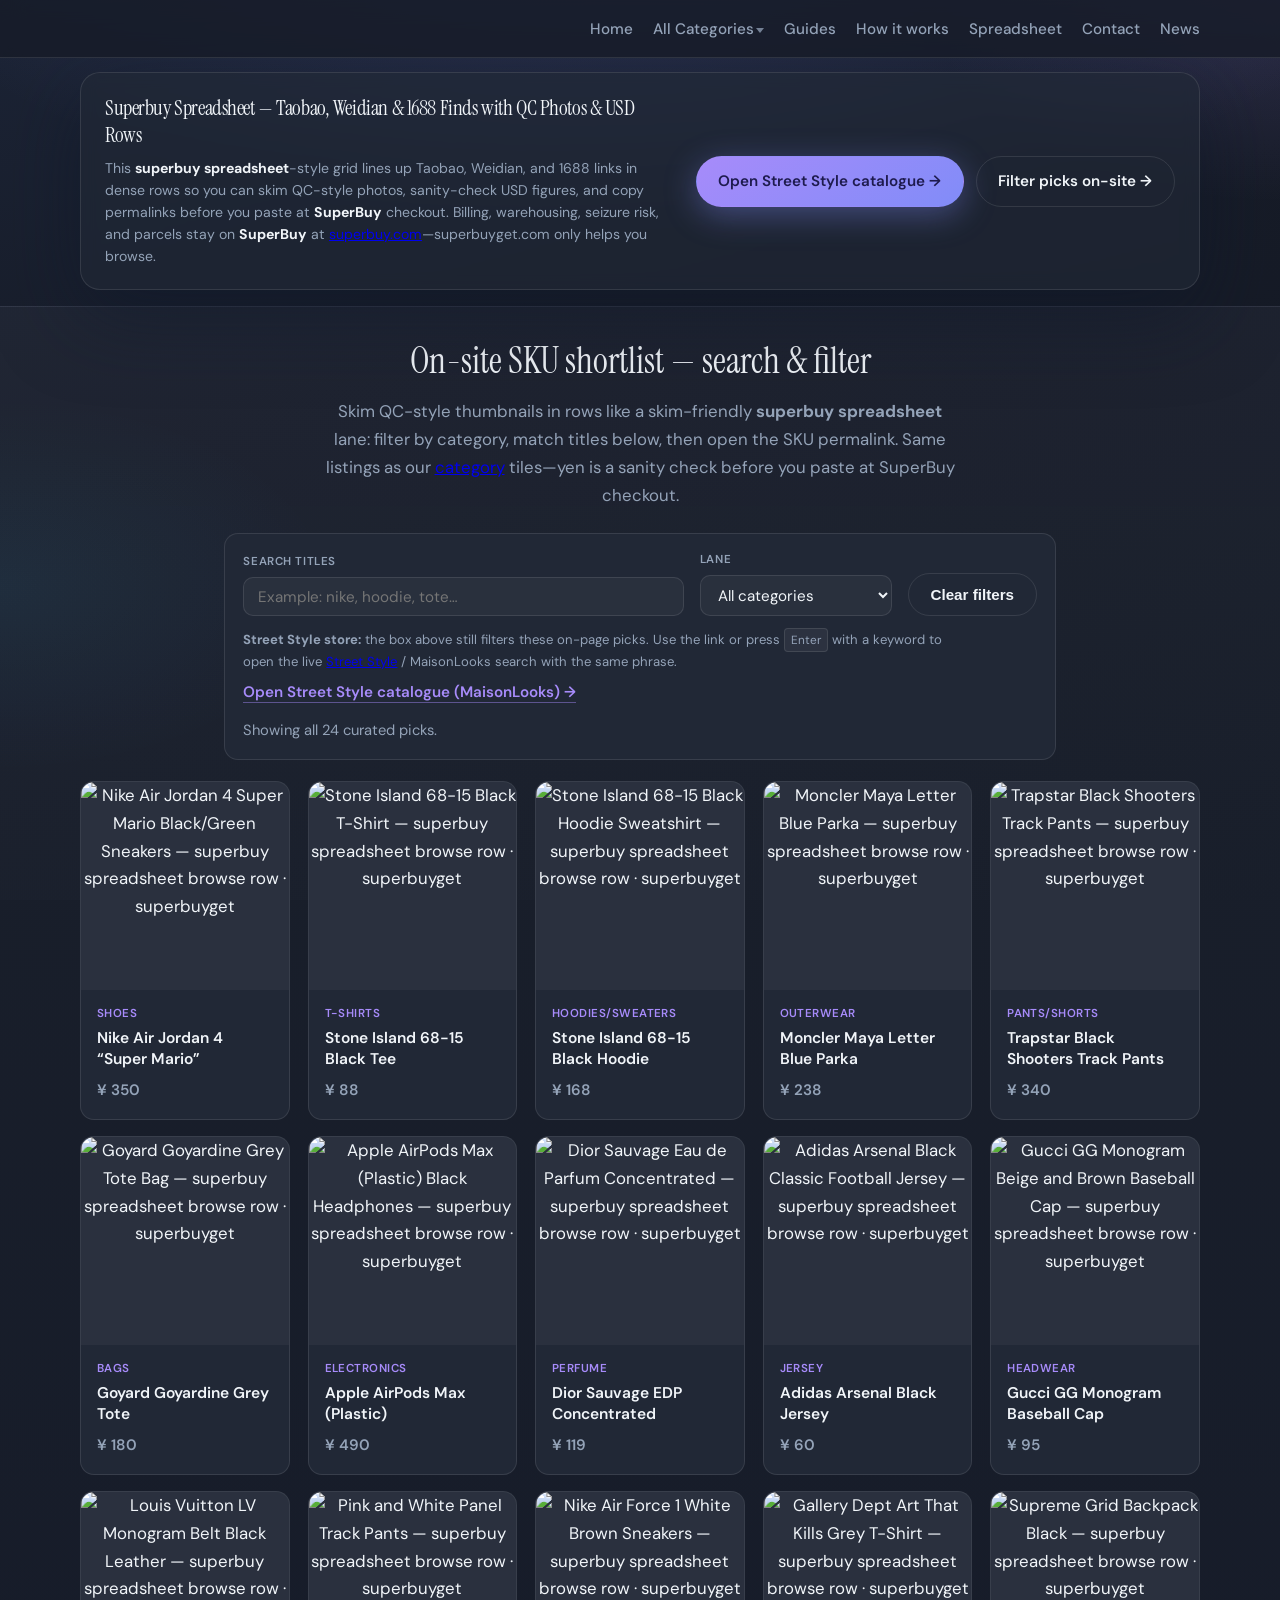
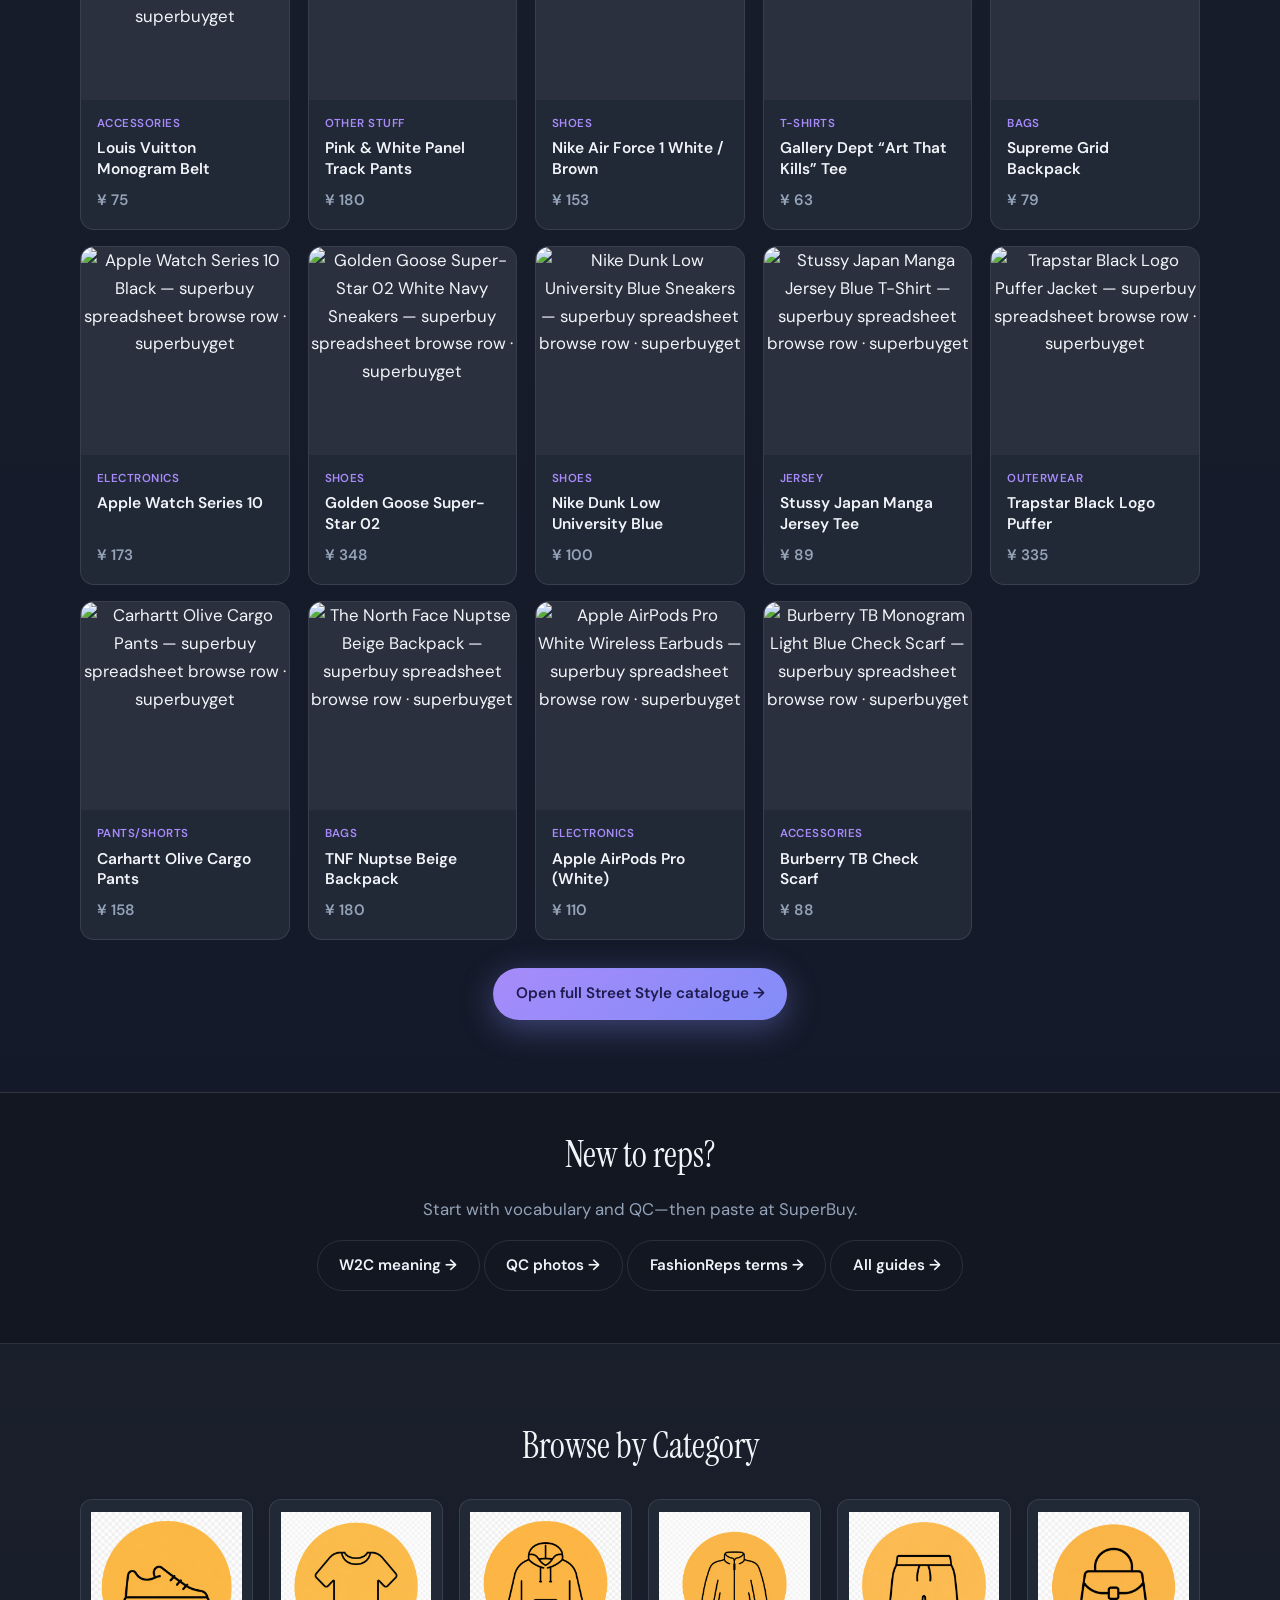
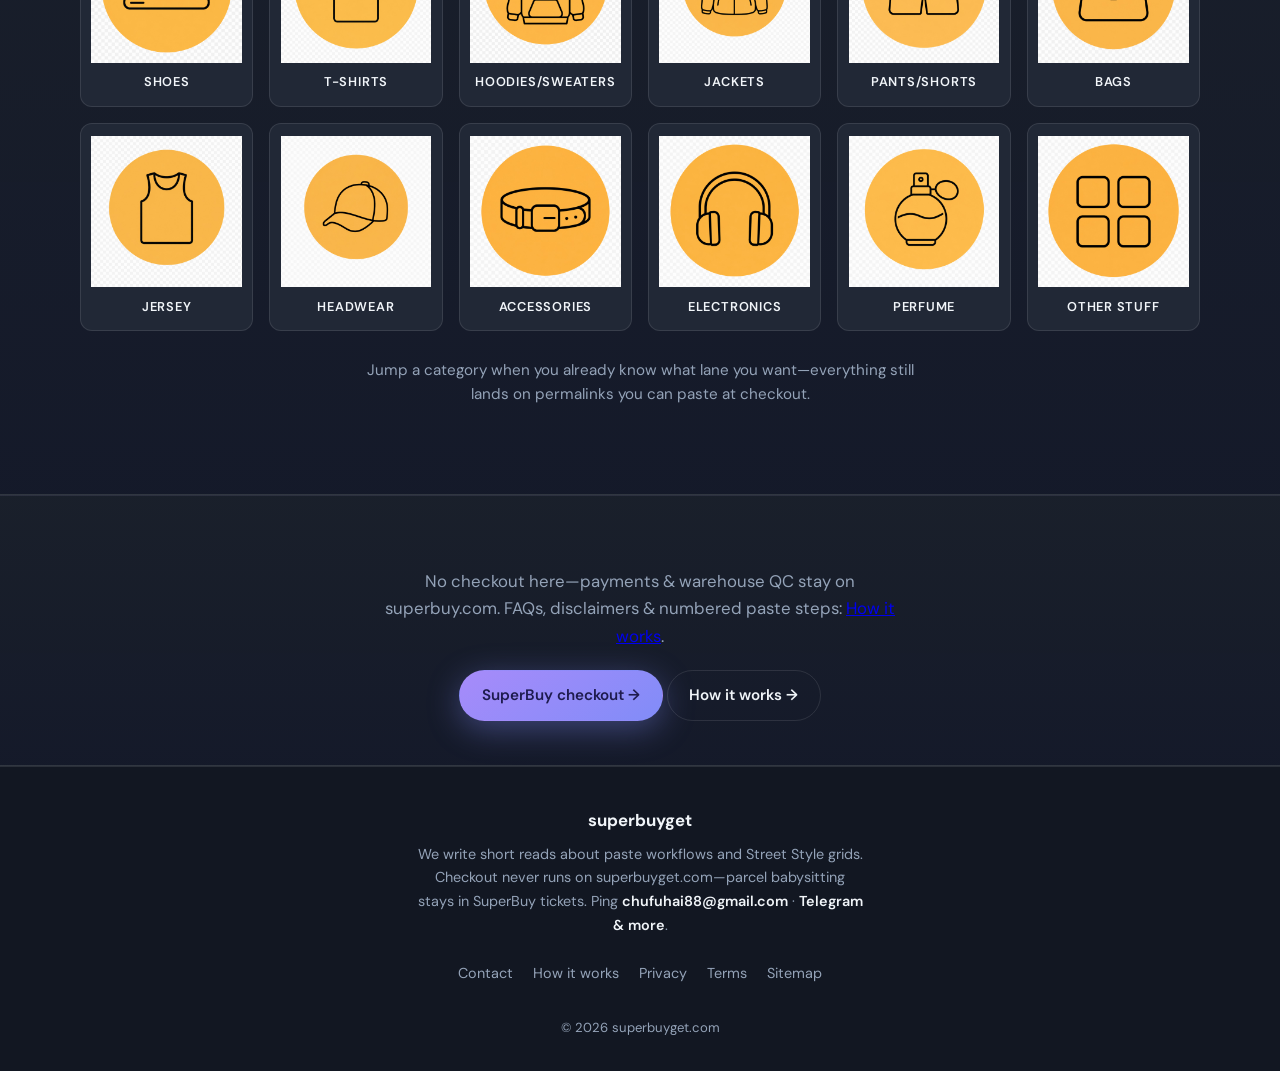
==== commit ba9eb562: "Deploy reps guide pages, www canonical URLs, catalog search, and sitemap updates." ====
--- a/index.html
+++ b/index.html
@@ -1,4 +1,4 @@
-<!DOCTYPE html>
+﻿<!DOCTYPE html>
 <html lang="en">
 <head>
   <meta charset="UTF-8">
@@ -7,24 +7,24 @@
   <title>Superbuy Spreadsheet — QC Photos, USD Rows &amp; Taobao / Weidian Finds | superbuyget</title>
   <meta name="description" content="Superbuy spreadsheet: skim Taobao, Weidian &amp; 1688 picks in dense rows with QC-style photos and USD cues—copy permalinks and paste into SuperBuy checkout at superbuy.com. superbuyget.com is browse-only.">
   <meta name="keywords" content="superbuy spreadsheet, SuperBuy spreadsheet, Taobao spreadsheet, Weidian spreadsheet, 1688 haul, QC photos, USD rows, superbuyget.com">
-  <link rel="canonical" href="https://superbuyget.com/">
+  <link rel="canonical" href="https://www.superbuyget.com/">
   <meta property="og:type" content="website">
-  <meta property="og:url" content="https://superbuyget.com/">
+  <meta property="og:url" content="https://www.superbuyget.com/">
   <meta property="og:title" content="Superbuy Spreadsheet — QC Photos, USD Rows | superbuyget">
   <meta property="og:description" content="Superbuy spreadsheet–style skim grid for Taobao, Weidian &amp; 1688: QC-style photos and USD cues in rows; paste checkout links at SuperBuy (superbuy.com). superbuyget.com does not charge cards.">
   <meta property="og:locale" content="en_US">
-  <meta property="og:image" content="https://superbuyget.com/assets/img/logo-hub-wordmark.svg">
+  <meta property="og:image" content="https://www.superbuyget.com/assets/img/logo-hub-wordmark.svg">
   <meta property="og:image:alt" content="superbuyget • SuperBuy paste workflow companion">
   <meta name="twitter:card" content="summary_large_image">
-  <meta name="twitter:image" content="https://superbuyget.com/assets/img/logo-hub-wordmark.svg">
+  <meta name="twitter:image" content="https://www.superbuyget.com/assets/img/logo-hub-wordmark.svg">
   <meta name="twitter:title" content="Superbuy Spreadsheet — QC Photos, USD Rows | superbuyget">
   <meta name="twitter:description" content="Superbuy spreadsheet rows for Taobao / Weidian / 1688—QC-style photos and USD figures. Copy permalinks; pay and ship on superbuy.com.">
   <link rel="preconnect" href="https://fonts.googleapis.com">
   <link rel="preconnect" href="https://fonts.gstatic.com" crossorigin>
   <link href="https://fonts.googleapis.com/css2?family=DM+Sans:ital,opsz,wght@0,9..40,400;0,9..40,500;0,9..40,600;0,9..40,700;1,9..40,400&family=Instrument+Serif:ital@0;1&display=swap" rel="stylesheet">
-  <link rel="icon" type="image/x-icon" href="assets/img/favicon.ico">
-  <link rel="shortcut icon" href="assets/img/favicon.ico" type="image/x-icon">
-  <link rel="apple-touch-icon" href="assets/img/favicon.ico">
+  <link rel="icon" type="image/svg+xml" href="assets/img/site-icon.svg">
+  <link rel="alternate icon" type="image/png" href="assets/img/logo-icon.png">
+  <link rel="apple-touch-icon" href="assets/img/apple-touch-icon.png">
   <link rel="stylesheet" href="assets/css/style.css">
   <!-- Primary outbound CTAs: Street Style catalogue + superbuy.com checkout — update hrefs if partners change. -->
   <script type="application/ld+json">
@@ -33,29 +33,29 @@
     "@graph": [
       {
         "@type": "WebSite",
-        "@id": "https://superbuyget.com/#website",
+        "@id": "https://www.superbuyget.com/#website",
         "name": "superbuyget.com",
-        "url": "https://superbuyget.com/",
+        "url": "https://www.superbuyget.com/",
         "description": "Superbuy spreadsheet browse layer: Taobao, Weidian and 1688 rows with QC-style photos and USD cues; paste permalinks at SuperBuy checkout on superbuy.com."
       },
       {
         "@type": "Organization",
-        "@id": "https://superbuyget.com/#organization",
+        "@id": "https://www.superbuyget.com/#organization",
         "name": "superbuyget.com",
-        "url": "https://superbuyget.com/",
+        "url": "https://www.superbuyget.com/",
         "logo": {
           "@type": "ImageObject",
-          "url": "https://superbuyget.com/assets/img/logo-hub-wordmark.svg"
+          "url": "https://www.superbuyget.com/assets/img/logo-hub-wordmark.svg"
         },
         "sameAs": ["https://t.me/cnbuybuybuy"]
       },
       {
         "@type": "WebPage",
-        "@id": "https://superbuyget.com/#webpage",
+        "@id": "https://www.superbuyget.com/#webpage",
         "name": "Superbuy Spreadsheet — QC Photos, USD Rows and Taobao / Weidian Finds | superbuyget",
-        "url": "https://superbuyget.com/",
-        "isPartOf": { "@id": "https://superbuyget.com/#website" },
-        "publisher": { "@id": "https://superbuyget.com/#organization" }
+        "url": "https://www.superbuyget.com/",
+        "isPartOf": { "@id": "https://www.superbuyget.com/#website" },
+        "publisher": { "@id": "https://www.superbuyget.com/#organization" }
       }
     ]
   }
@@ -111,6 +111,7 @@
           <aside class="hero-compact-cta">
             <p class="hero-cta-line">
               <a class="btn btn-primary" href="https://streetstyle.maisonlooks.com/" target="_blank" rel="noopener noreferrer">Open Street Style catalogue →</a>
+              <a class="btn btn-ghost" href="#featured-picks">Filter picks on-site →</a>
             </p>
           </aside>
         </div>
@@ -119,8 +120,27 @@
 
     <section class="section section-alt home-featured-picks" id="featured-picks" aria-labelledby="featured-picks-heading">
       <div class="wrap">
-        <h2 id="featured-picks-heading">Picks from Street Style</h2>
-        <p class="section-intro featured-picks-lede">Same live SKUs as the <a href="#categories">Categories</a> ribbon—¥ is a quick gut-check; reopen the listing before you paste at SuperBuy.</p>
+        <h2 id="featured-picks-heading">On-site SKU shortlist — search &amp; filter</h2>
+        <p class="section-intro featured-picks-lede">Skim QC-style thumbnails in rows like a skim-friendly <strong>superbuy spreadsheet</strong> lane: filter by category, match titles below, then open the SKU permalink. Same listings as our <a href="#categories">category</a> tiles—yen is a sanity check before you paste at SuperBuy checkout.</p>
+        <div class="catalog-toolbar" aria-label="Filter curated picks">
+          <div class="catalog-toolbar-row">
+            <label class="catalog-field">
+              <span class="catalog-label">Search titles</span>
+              <input type="search" id="catalog-search-input" class="catalog-search-input" name="catalog_search" autocomplete="off" spellcheck="false" placeholder="Example: nike, hoodie, tote…">
+            </label>
+            <label class="catalog-field catalog-field-select">
+              <span class="catalog-label">Lane</span>
+              <select id="catalog-category-filter" class="catalog-category-select" aria-label="Filter by lane">
+                <option value="">All categories</option>
+              </select>
+            </label>
+            <button type="button" class="btn btn-ghost catalog-reset" id="catalog-reset">Clear filters</button>
+          </div>
+          <p class="catalog-store-bridge" id="streetstyle-bridge-explain"><strong>Street Style store:</strong> the box above still filters these on-page picks. Use the link or press <kbd>Enter</kbd> with a keyword to open the live <a href="https://streetstyle.maisonlooks.com/" target="_blank" rel="noopener noreferrer">Street Style</a> / MaisonLooks search with the same phrase.</p>
+          <p class="catalog-store-bridge-cta"><a id="streetstyle-search-link" class="catalog-store-bridge-link" href="https://streetstyle.maisonlooks.com/" target="_blank" rel="noopener noreferrer">Open Street Style catalogue (MaisonLooks) →</a></p>
+          <p class="catalog-count" id="catalog-count-msg" aria-live="polite">Showing all curated picks.</p>
+        </div>
+        <p class="catalog-empty" id="catalog-empty" hidden>No picks match — try clearing filters or a shorter keyword.</p>
         <div class="product-picks-grid" role="list">
           <a class="product-pick-card" role="listitem" href="https://streetstyle.maisonlooks.com/en/p/nike-air-jordan-4-super-mario-black-green-sneakers-61ae7a" target="_blank" rel="noopener noreferrer">
             <div class="product-pick-media">
@@ -369,6 +389,19 @@
       </div>
     </section>
 
+
+    <section class="section home-rep-guides" id="rep-guides" aria-labelledby="rep-guides-heading">
+      <div class="wrap narrow">
+        <h2 id="rep-guides-heading">New to reps?</h2>
+        <p class="section-intro">Start with vocabulary and QC—then paste at SuperBuy.</p>
+        <p class="section-cta section-cta-inline">
+          <a class="btn btn-ghost" href="/guides/w2c-meaning.html">W2C meaning →</a>
+          <a class="btn btn-ghost" href="/guides/qc-reps.html">QC photos →</a>
+          <a class="btn btn-ghost" href="/guides/reps-glossary.html">FashionReps terms →</a>
+          <a class="btn btn-ghost" href="/guides.html">All guides →</a>
+        </p>
+      </div>
+    </section>
 
     <section class="section section-alt section-categories" id="categories">
       <div class="wrap">
@@ -450,7 +483,7 @@
         <a href="/workflow.html">How it works</a>
         <a href="/privacy.html">Privacy</a>
         <a href="/terms.html">Terms</a>
-        <a href="https://superbuyget.com/sitemap.xml">Sitemap</a>
+        <a href="https://www.superbuyget.com/sitemap.xml">Sitemap</a>
       </div>
     </div>
     <p class="copyright">© <span id="year"></span> superbuyget.com</p>
--- a/assets/css/style.css
+++ b/assets/css/style.css
@@ -155,6 +155,76 @@
   color: var(--accent);
 }
 
+.guides-hub-grid {
+  display: grid;
+  grid-template-columns: repeat(auto-fit, minmax(220px, 1fr));
+  gap: 1rem;
+  margin: 1.25rem auto 1.5rem;
+  max-width: 44rem;
+  text-align: left;
+}
+
+.guides-hub-card {
+  display: block;
+  padding: 1rem 1.1rem;
+  border: 1px solid var(--border);
+  border-radius: var(--radius);
+  background: var(--bg-elevated);
+  text-decoration: none;
+  color: inherit;
+  transition: border-color 0.18s ease, transform 0.18s ease;
+}
+
+.guides-hub-card:hover {
+  border-color: rgba(167, 139, 250, 0.4);
+  transform: translateY(-2px);
+}
+
+.guides-hub-title {
+  font-family: var(--font-sans);
+  font-size: 1rem;
+  font-weight: 700;
+  margin: 0 0 0.4rem;
+  color: var(--accent);
+}
+
+.guides-hub-card p {
+  margin: 0;
+  font-size: 0.9rem;
+  color: var(--muted);
+  line-height: 1.55;
+}
+
+.glossary-dl {
+  margin: 0;
+  text-align: left;
+}
+
+.glossary-dl dt {
+  font-weight: 700;
+  color: var(--accent);
+  margin-top: 1.1rem;
+}
+
+.glossary-dl dt:first-child {
+  margin-top: 0;
+}
+
+.glossary-dl dd {
+  margin: 0.35rem 0 0;
+  color: var(--muted);
+  line-height: 1.65;
+}
+
+.page-home .home-rep-guides {
+  padding-top: 2rem;
+  padding-bottom: 2rem;
+}
+
+.page-home .home-rep-guides .section-intro {
+  margin-bottom: 1rem;
+}
+
 
 
 .guides-policy-note {
@@ -1786,6 +1856,141 @@
   line-height: 1.65;
 }
 
+.page-home .catalog-toolbar {
+  max-width: 52rem;
+  margin: 0 auto 1.35rem;
+  padding: 1rem 1.15rem;
+  border: 1px solid var(--border);
+  border-radius: var(--radius);
+  background: var(--bg-elevated);
+  text-align: left;
+}
+
+.page-home .catalog-toolbar-row {
+  display: flex;
+  flex-wrap: wrap;
+  align-items: flex-end;
+  gap: 0.75rem 1rem;
+}
+
+.page-home .catalog-field {
+  display: flex;
+  flex-direction: column;
+  align-items: flex-start;
+  gap: 0.35rem;
+  flex: 1 1 12rem;
+  min-width: 0;
+}
+
+.page-home .catalog-field-select {
+  flex: 0 1 12rem;
+}
+
+.page-home .catalog-label {
+  font-size: 0.72rem;
+  font-weight: 600;
+  letter-spacing: 0.05em;
+  text-transform: uppercase;
+  color: var(--muted);
+}
+
+.page-home .catalog-search-input,
+.page-home .catalog-category-select {
+  width: 100%;
+  padding: 0.55rem 0.85rem;
+  border-radius: 10px;
+  border: 1px solid var(--border);
+  background: rgba(255, 255, 255, 0.04);
+  color: var(--text);
+  font-size: 0.95rem;
+  font-family: inherit;
+}
+
+.page-home .catalog-search-input:focus,
+.page-home .catalog-category-select:focus {
+  outline: 2px solid var(--accent);
+  outline-offset: 2px;
+}
+
+.page-home .catalog-category-select {
+  cursor: pointer;
+}
+
+.page-home button.catalog-reset {
+  flex-shrink: 0;
+  align-self: flex-end;
+  margin-left: auto;
+}
+
+@media (max-width: 620px) {
+  .page-home button.catalog-reset {
+    margin-left: 0;
+    align-self: stretch;
+    justify-content: center;
+  }
+
+  .page-home .catalog-field-select {
+    flex: 1 1 100%;
+  }
+}
+
+.page-home .catalog-count {
+  margin: 0.85rem 0 0;
+  font-size: 0.92rem;
+  color: var(--muted);
+}
+
+.page-home .catalog-store-bridge {
+  margin: 0.75rem 0 0;
+  font-size: 0.82rem;
+  line-height: 1.55;
+  color: var(--muted);
+  max-width: 44rem;
+}
+
+.page-home .catalog-store-bridge kbd {
+  display: inline-block;
+  padding: 0.1rem 0.35rem;
+  border-radius: 4px;
+  border: 1px solid var(--border);
+  font-size: 0.74rem;
+  font-family: var(--font-sans);
+  background: rgba(255, 255, 255, 0.05);
+}
+
+.page-home .catalog-store-bridge-cta {
+  margin: 0.45rem 0 0;
+  font-size: 0.95rem;
+}
+
+.page-home .catalog-store-bridge-link {
+  font-weight: 600;
+  color: var(--accent);
+  text-decoration: none;
+  border-bottom: 1px solid rgba(167, 139, 250, 0.45);
+}
+
+.page-home .catalog-store-bridge-link:hover,
+.page-home .catalog-store-bridge-link:focus-visible {
+  color: #c4b5fd;
+  border-bottom-color: rgba(167, 139, 250, 0.8);
+}
+
+.page-home .catalog-store-bridge-link:focus-visible {
+  outline: 2px solid var(--accent);
+  outline-offset: 3px;
+  border-radius: 2px;
+}
+
+.page-home .catalog-empty {
+  margin: 0 auto 1rem;
+  max-width: 40rem;
+  padding: 0.85rem 1rem;
+  border-radius: var(--radius);
+  border: 1px dashed var(--border);
+  color: var(--muted);
+}
+
 .page-home .product-picks-grid {
   display: grid;
   grid-template-columns: repeat(auto-fill, minmax(200px, 1fr));
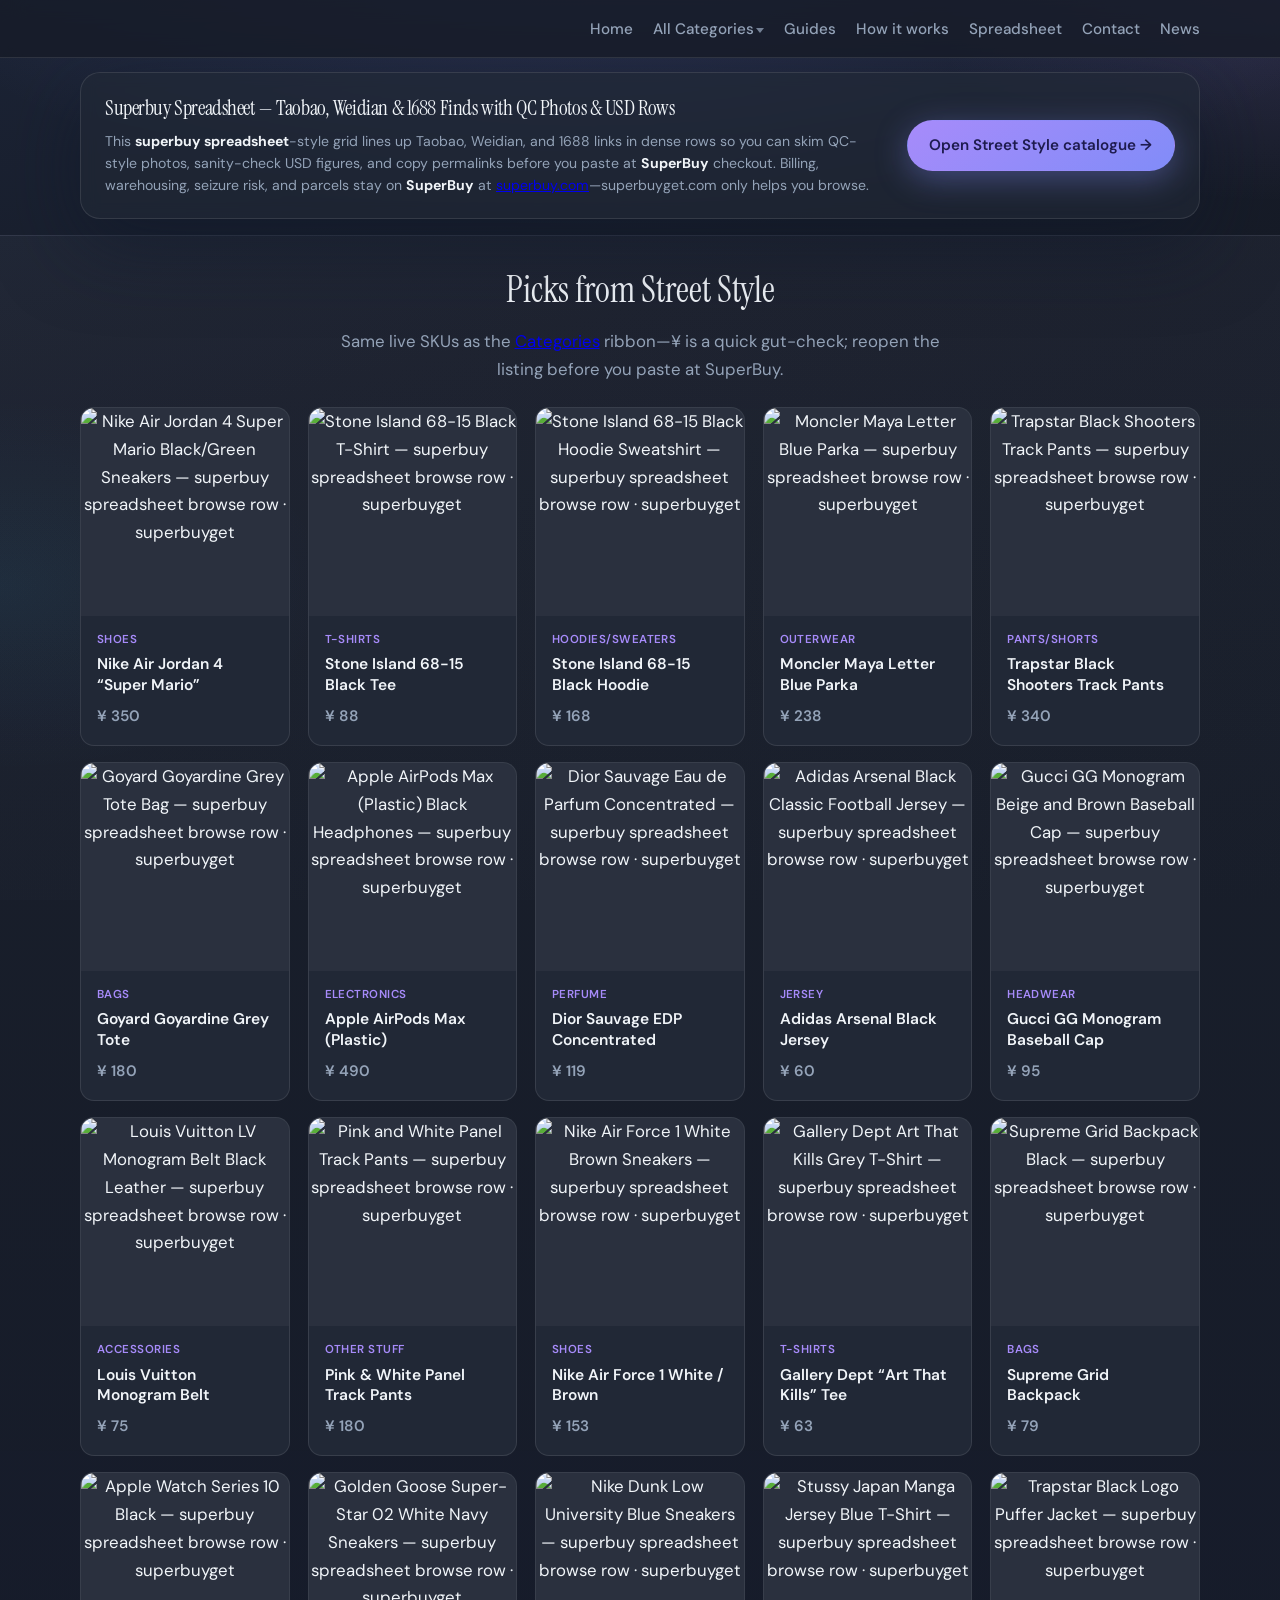
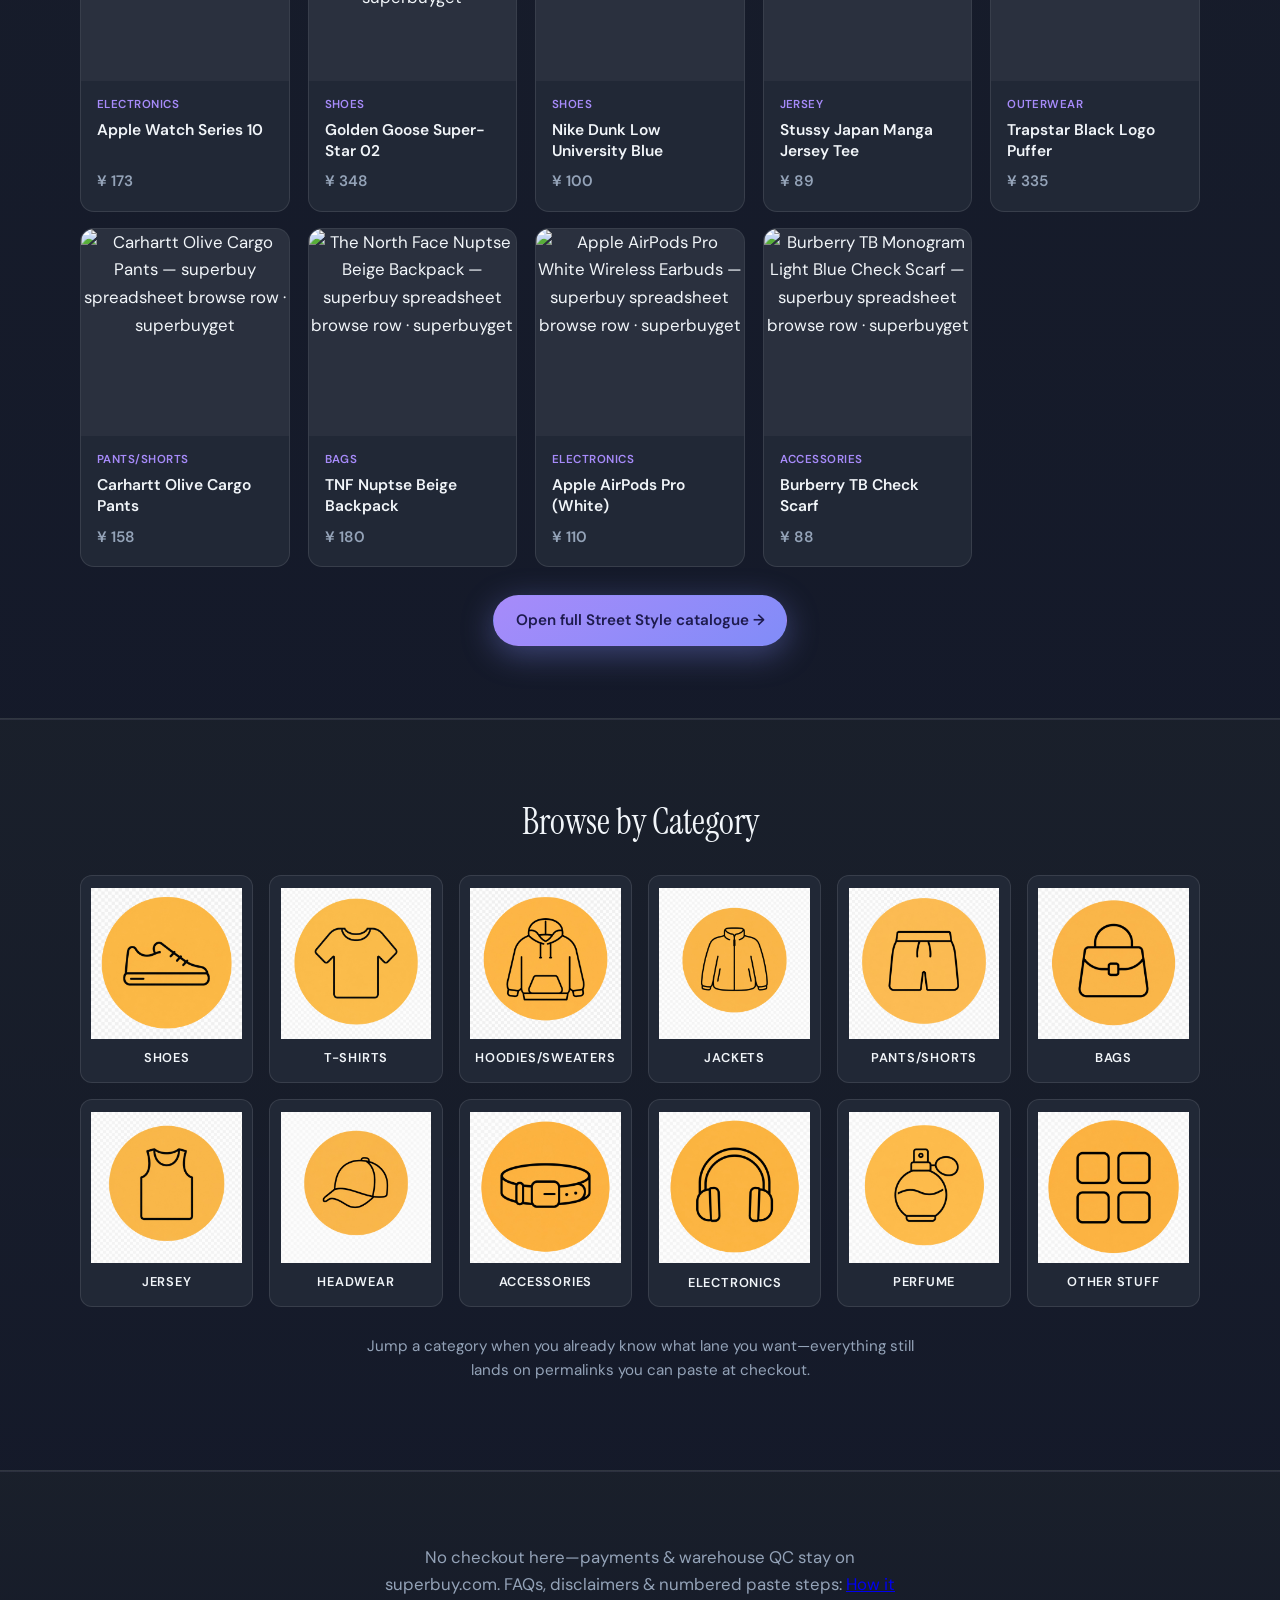
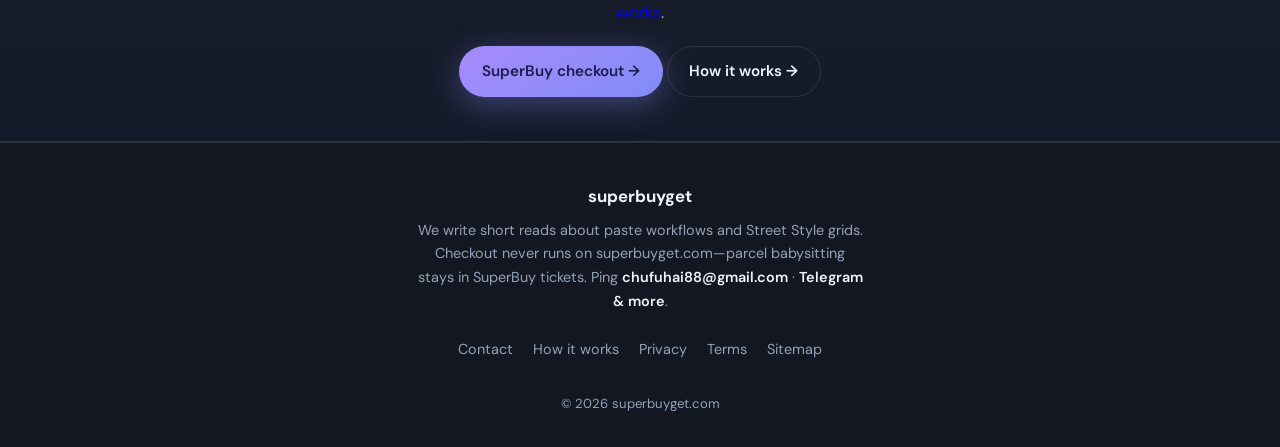
==== commit 894b030d: "deploy: 4c1500626f69a1ebe295719347b85c5b3d582682" ====
--- a/index.html
+++ b/index.html
@@ -1,4 +1,4 @@
-﻿<!DOCTYPE html>
+<!DOCTYPE html>
 <html lang="en">
 <head>
   <meta charset="UTF-8">
@@ -7,24 +7,24 @@
   <title>Superbuy Spreadsheet — QC Photos, USD Rows &amp; Taobao / Weidian Finds | superbuyget</title>
   <meta name="description" content="Superbuy spreadsheet: skim Taobao, Weidian &amp; 1688 picks in dense rows with QC-style photos and USD cues—copy permalinks and paste into SuperBuy checkout at superbuy.com. superbuyget.com is browse-only.">
   <meta name="keywords" content="superbuy spreadsheet, SuperBuy spreadsheet, Taobao spreadsheet, Weidian spreadsheet, 1688 haul, QC photos, USD rows, superbuyget.com">
-  <link rel="canonical" href="https://www.superbuyget.com/">
+  <link rel="canonical" href="https://superbuyget.com/">
   <meta property="og:type" content="website">
-  <meta property="og:url" content="https://www.superbuyget.com/">
+  <meta property="og:url" content="https://superbuyget.com/">
   <meta property="og:title" content="Superbuy Spreadsheet — QC Photos, USD Rows | superbuyget">
   <meta property="og:description" content="Superbuy spreadsheet–style skim grid for Taobao, Weidian &amp; 1688: QC-style photos and USD cues in rows; paste checkout links at SuperBuy (superbuy.com). superbuyget.com does not charge cards.">
   <meta property="og:locale" content="en_US">
-  <meta property="og:image" content="https://www.superbuyget.com/assets/img/logo-hub-wordmark.svg">
+  <meta property="og:image" content="https://superbuyget.com/assets/img/logo-hub-wordmark.svg">
   <meta property="og:image:alt" content="superbuyget • SuperBuy paste workflow companion">
   <meta name="twitter:card" content="summary_large_image">
-  <meta name="twitter:image" content="https://www.superbuyget.com/assets/img/logo-hub-wordmark.svg">
+  <meta name="twitter:image" content="https://superbuyget.com/assets/img/logo-hub-wordmark.svg">
   <meta name="twitter:title" content="Superbuy Spreadsheet — QC Photos, USD Rows | superbuyget">
   <meta name="twitter:description" content="Superbuy spreadsheet rows for Taobao / Weidian / 1688—QC-style photos and USD figures. Copy permalinks; pay and ship on superbuy.com.">
   <link rel="preconnect" href="https://fonts.googleapis.com">
   <link rel="preconnect" href="https://fonts.gstatic.com" crossorigin>
   <link href="https://fonts.googleapis.com/css2?family=DM+Sans:ital,opsz,wght@0,9..40,400;0,9..40,500;0,9..40,600;0,9..40,700;1,9..40,400&family=Instrument+Serif:ital@0;1&display=swap" rel="stylesheet">
-  <link rel="icon" type="image/svg+xml" href="assets/img/site-icon.svg">
-  <link rel="alternate icon" type="image/png" href="assets/img/logo-icon.png">
-  <link rel="apple-touch-icon" href="assets/img/apple-touch-icon.png">
+  <link rel="icon" type="image/x-icon" href="assets/img/favicon.ico">
+  <link rel="shortcut icon" href="assets/img/favicon.ico" type="image/x-icon">
+  <link rel="apple-touch-icon" href="assets/img/favicon.ico">
   <link rel="stylesheet" href="assets/css/style.css">
   <!-- Primary outbound CTAs: Street Style catalogue + superbuy.com checkout — update hrefs if partners change. -->
   <script type="application/ld+json">
@@ -33,29 +33,29 @@
     "@graph": [
       {
         "@type": "WebSite",
-        "@id": "https://www.superbuyget.com/#website",
+        "@id": "https://superbuyget.com/#website",
         "name": "superbuyget.com",
-        "url": "https://www.superbuyget.com/",
+        "url": "https://superbuyget.com/",
         "description": "Superbuy spreadsheet browse layer: Taobao, Weidian and 1688 rows with QC-style photos and USD cues; paste permalinks at SuperBuy checkout on superbuy.com."
       },
       {
         "@type": "Organization",
-        "@id": "https://www.superbuyget.com/#organization",
+        "@id": "https://superbuyget.com/#organization",
         "name": "superbuyget.com",
-        "url": "https://www.superbuyget.com/",
+        "url": "https://superbuyget.com/",
         "logo": {
           "@type": "ImageObject",
-          "url": "https://www.superbuyget.com/assets/img/logo-hub-wordmark.svg"
+          "url": "https://superbuyget.com/assets/img/logo-hub-wordmark.svg"
         },
         "sameAs": ["https://t.me/cnbuybuybuy"]
       },
       {
         "@type": "WebPage",
-        "@id": "https://www.superbuyget.com/#webpage",
+        "@id": "https://superbuyget.com/#webpage",
         "name": "Superbuy Spreadsheet — QC Photos, USD Rows and Taobao / Weidian Finds | superbuyget",
-        "url": "https://www.superbuyget.com/",
-        "isPartOf": { "@id": "https://www.superbuyget.com/#website" },
-        "publisher": { "@id": "https://www.superbuyget.com/#organization" }
+        "url": "https://superbuyget.com/",
+        "isPartOf": { "@id": "https://superbuyget.com/#website" },
+        "publisher": { "@id": "https://superbuyget.com/#organization" }
       }
     ]
   }
@@ -111,7 +111,6 @@
           <aside class="hero-compact-cta">
             <p class="hero-cta-line">
               <a class="btn btn-primary" href="https://streetstyle.maisonlooks.com/" target="_blank" rel="noopener noreferrer">Open Street Style catalogue →</a>
-              <a class="btn btn-ghost" href="#featured-picks">Filter picks on-site →</a>
             </p>
           </aside>
         </div>
@@ -120,27 +119,8 @@
 
     <section class="section section-alt home-featured-picks" id="featured-picks" aria-labelledby="featured-picks-heading">
       <div class="wrap">
-        <h2 id="featured-picks-heading">On-site SKU shortlist — search &amp; filter</h2>
-        <p class="section-intro featured-picks-lede">Skim QC-style thumbnails in rows like a skim-friendly <strong>superbuy spreadsheet</strong> lane: filter by category, match titles below, then open the SKU permalink. Same listings as our <a href="#categories">category</a> tiles—yen is a sanity check before you paste at SuperBuy checkout.</p>
-        <div class="catalog-toolbar" aria-label="Filter curated picks">
-          <div class="catalog-toolbar-row">
-            <label class="catalog-field">
-              <span class="catalog-label">Search titles</span>
-              <input type="search" id="catalog-search-input" class="catalog-search-input" name="catalog_search" autocomplete="off" spellcheck="false" placeholder="Example: nike, hoodie, tote…">
-            </label>
-            <label class="catalog-field catalog-field-select">
-              <span class="catalog-label">Lane</span>
-              <select id="catalog-category-filter" class="catalog-category-select" aria-label="Filter by lane">
-                <option value="">All categories</option>
-              </select>
-            </label>
-            <button type="button" class="btn btn-ghost catalog-reset" id="catalog-reset">Clear filters</button>
-          </div>
-          <p class="catalog-store-bridge" id="streetstyle-bridge-explain"><strong>Street Style store:</strong> the box above still filters these on-page picks. Use the link or press <kbd>Enter</kbd> with a keyword to open the live <a href="https://streetstyle.maisonlooks.com/" target="_blank" rel="noopener noreferrer">Street Style</a> / MaisonLooks search with the same phrase.</p>
-          <p class="catalog-store-bridge-cta"><a id="streetstyle-search-link" class="catalog-store-bridge-link" href="https://streetstyle.maisonlooks.com/" target="_blank" rel="noopener noreferrer">Open Street Style catalogue (MaisonLooks) →</a></p>
-          <p class="catalog-count" id="catalog-count-msg" aria-live="polite">Showing all curated picks.</p>
-        </div>
-        <p class="catalog-empty" id="catalog-empty" hidden>No picks match — try clearing filters or a shorter keyword.</p>
+        <h2 id="featured-picks-heading">Picks from Street Style</h2>
+        <p class="section-intro featured-picks-lede">Same live SKUs as the <a href="#categories">Categories</a> ribbon—¥ is a quick gut-check; reopen the listing before you paste at SuperBuy.</p>
         <div class="product-picks-grid" role="list">
           <a class="product-pick-card" role="listitem" href="https://streetstyle.maisonlooks.com/en/p/nike-air-jordan-4-super-mario-black-green-sneakers-61ae7a" target="_blank" rel="noopener noreferrer">
             <div class="product-pick-media">
@@ -389,19 +369,6 @@
       </div>
     </section>
 
-
-    <section class="section home-rep-guides" id="rep-guides" aria-labelledby="rep-guides-heading">
-      <div class="wrap narrow">
-        <h2 id="rep-guides-heading">New to reps?</h2>
-        <p class="section-intro">Start with vocabulary and QC—then paste at SuperBuy.</p>
-        <p class="section-cta section-cta-inline">
-          <a class="btn btn-ghost" href="/guides/w2c-meaning.html">W2C meaning →</a>
-          <a class="btn btn-ghost" href="/guides/qc-reps.html">QC photos →</a>
-          <a class="btn btn-ghost" href="/guides/reps-glossary.html">FashionReps terms →</a>
-          <a class="btn btn-ghost" href="/guides.html">All guides →</a>
-        </p>
-      </div>
-    </section>
 
     <section class="section section-alt section-categories" id="categories">
       <div class="wrap">
@@ -483,7 +450,7 @@
         <a href="/workflow.html">How it works</a>
         <a href="/privacy.html">Privacy</a>
         <a href="/terms.html">Terms</a>
-        <a href="https://www.superbuyget.com/sitemap.xml">Sitemap</a>
+        <a href="https://superbuyget.com/sitemap.xml">Sitemap</a>
       </div>
     </div>
     <p class="copyright">© <span id="year"></span> superbuyget.com</p>
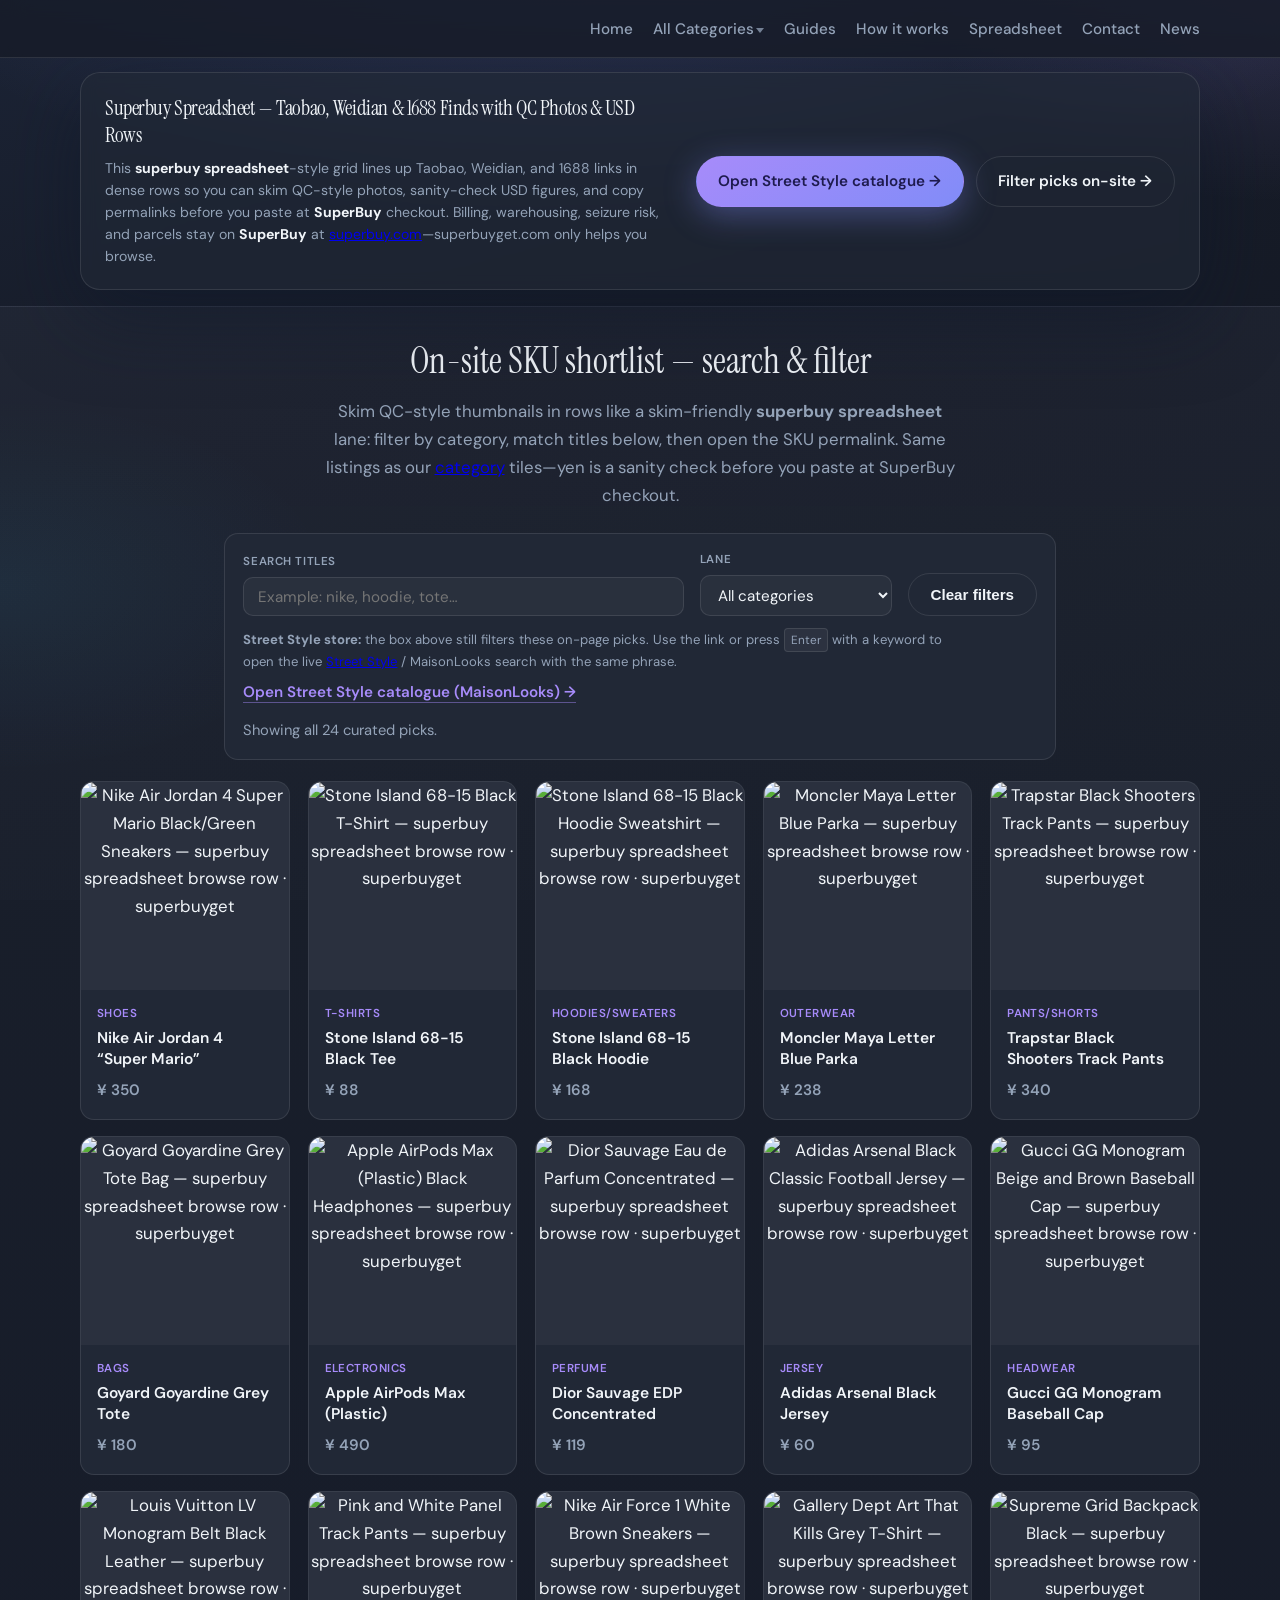
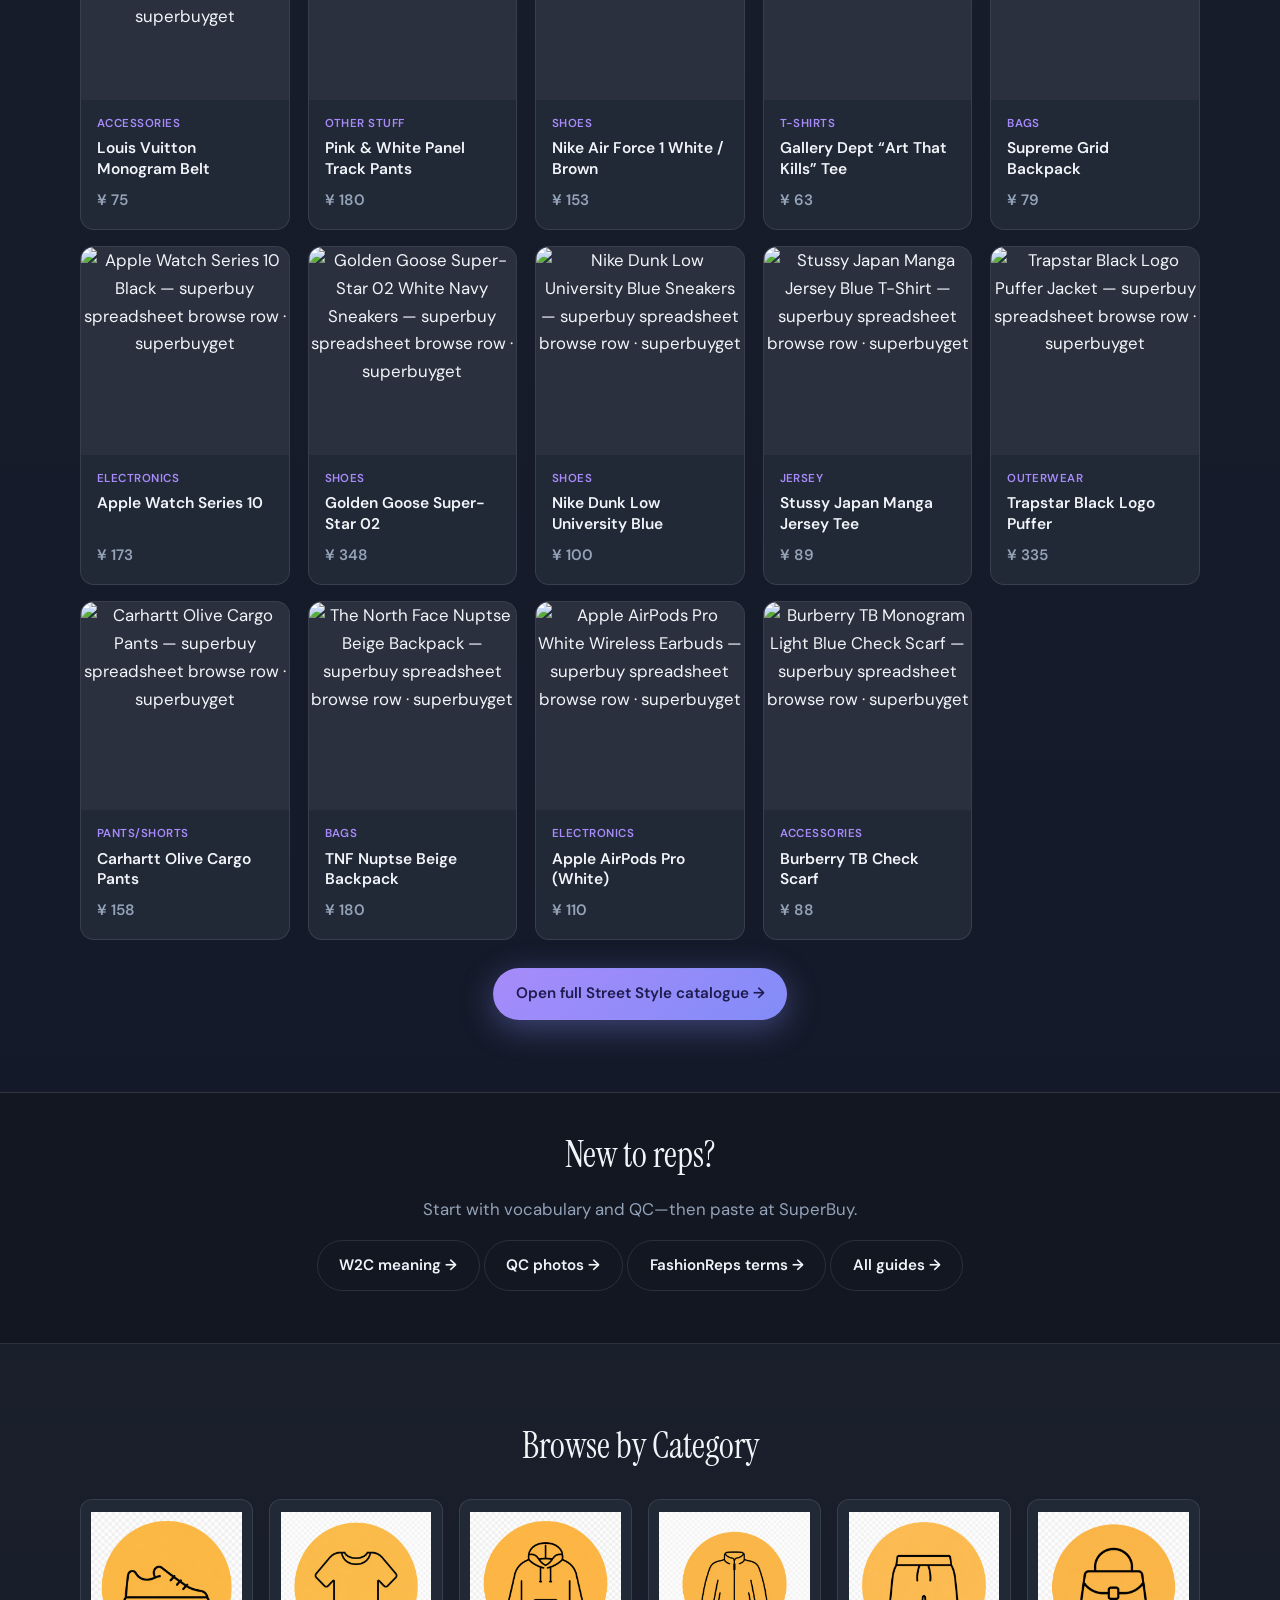
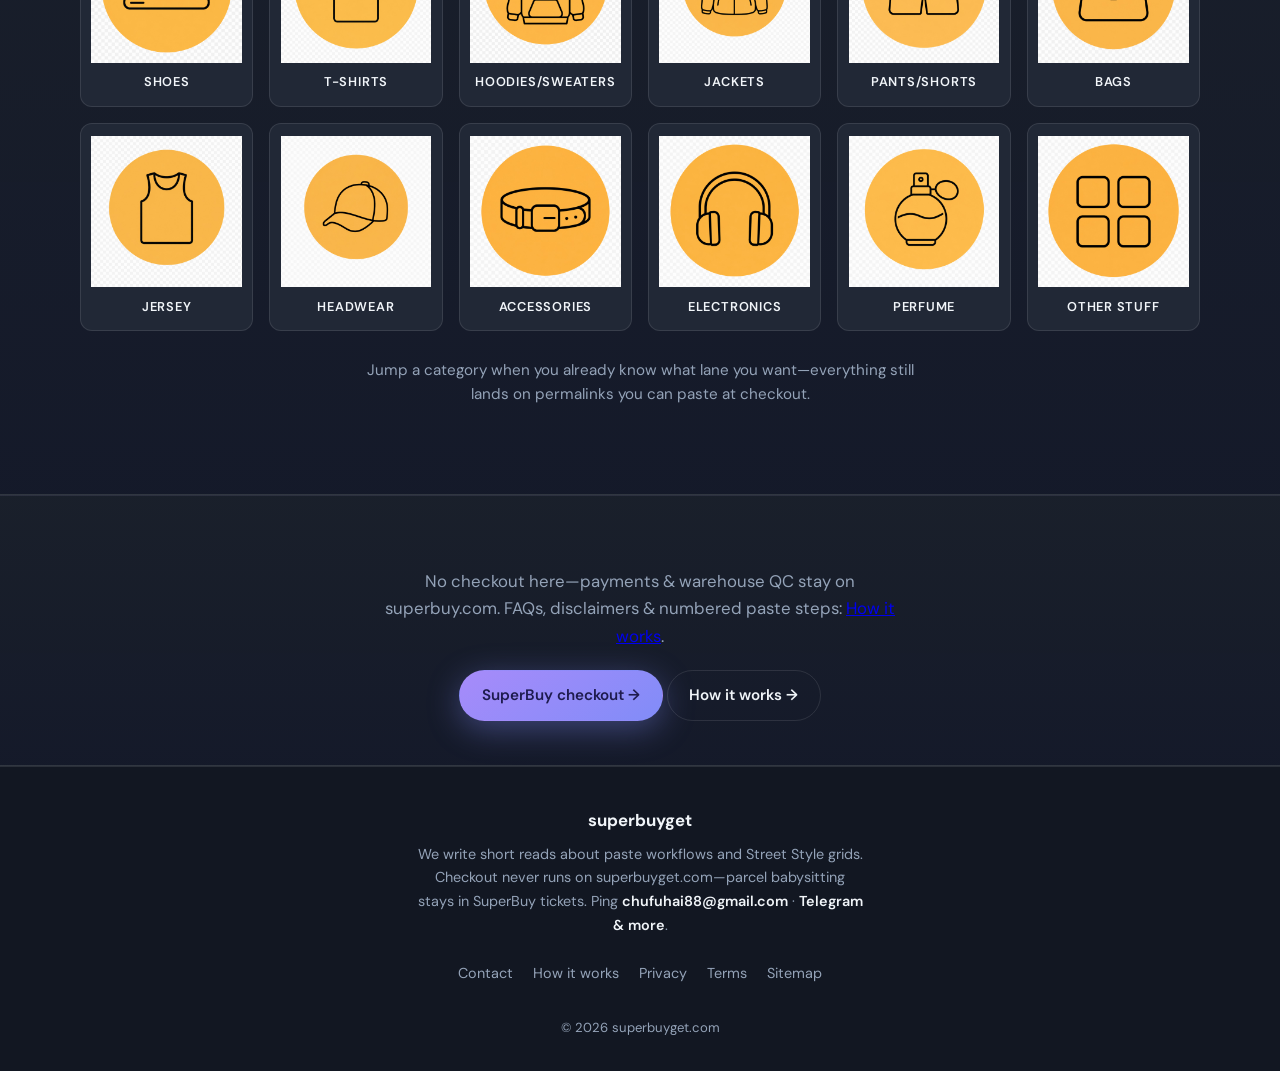
==== commit c9adafd6: "deploy: 2290f1d62994a1a927c920a6d51122aed56ce181" ====
--- a/index.html
+++ b/index.html
@@ -1,4 +1,4 @@
-<!DOCTYPE html>
+﻿<!DOCTYPE html>
 <html lang="en">
 <head>
   <meta charset="UTF-8">
@@ -7,24 +7,24 @@
   <title>Superbuy Spreadsheet — QC Photos, USD Rows &amp; Taobao / Weidian Finds | superbuyget</title>
   <meta name="description" content="Superbuy spreadsheet: skim Taobao, Weidian &amp; 1688 picks in dense rows with QC-style photos and USD cues—copy permalinks and paste into SuperBuy checkout at superbuy.com. superbuyget.com is browse-only.">
   <meta name="keywords" content="superbuy spreadsheet, SuperBuy spreadsheet, Taobao spreadsheet, Weidian spreadsheet, 1688 haul, QC photos, USD rows, superbuyget.com">
-  <link rel="canonical" href="https://superbuyget.com/">
+  <link rel="canonical" href="https://www.superbuyget.com/">
   <meta property="og:type" content="website">
-  <meta property="og:url" content="https://superbuyget.com/">
+  <meta property="og:url" content="https://www.superbuyget.com/">
   <meta property="og:title" content="Superbuy Spreadsheet — QC Photos, USD Rows | superbuyget">
   <meta property="og:description" content="Superbuy spreadsheet–style skim grid for Taobao, Weidian &amp; 1688: QC-style photos and USD cues in rows; paste checkout links at SuperBuy (superbuy.com). superbuyget.com does not charge cards.">
   <meta property="og:locale" content="en_US">
-  <meta property="og:image" content="https://superbuyget.com/assets/img/logo-hub-wordmark.svg">
+  <meta property="og:image" content="https://www.superbuyget.com/assets/img/logo-hub-wordmark.svg">
   <meta property="og:image:alt" content="superbuyget • SuperBuy paste workflow companion">
   <meta name="twitter:card" content="summary_large_image">
-  <meta name="twitter:image" content="https://superbuyget.com/assets/img/logo-hub-wordmark.svg">
+  <meta name="twitter:image" content="https://www.superbuyget.com/assets/img/logo-hub-wordmark.svg">
   <meta name="twitter:title" content="Superbuy Spreadsheet — QC Photos, USD Rows | superbuyget">
   <meta name="twitter:description" content="Superbuy spreadsheet rows for Taobao / Weidian / 1688—QC-style photos and USD figures. Copy permalinks; pay and ship on superbuy.com.">
   <link rel="preconnect" href="https://fonts.googleapis.com">
   <link rel="preconnect" href="https://fonts.gstatic.com" crossorigin>
   <link href="https://fonts.googleapis.com/css2?family=DM+Sans:ital,opsz,wght@0,9..40,400;0,9..40,500;0,9..40,600;0,9..40,700;1,9..40,400&family=Instrument+Serif:ital@0;1&display=swap" rel="stylesheet">
-  <link rel="icon" type="image/x-icon" href="assets/img/favicon.ico">
-  <link rel="shortcut icon" href="assets/img/favicon.ico" type="image/x-icon">
-  <link rel="apple-touch-icon" href="assets/img/favicon.ico">
+  <link rel="icon" type="image/svg+xml" href="assets/img/site-icon.svg">
+  <link rel="alternate icon" type="image/png" href="assets/img/logo-icon.png">
+  <link rel="apple-touch-icon" href="assets/img/apple-touch-icon.png">
   <link rel="stylesheet" href="assets/css/style.css">
   <!-- Primary outbound CTAs: Street Style catalogue + superbuy.com checkout — update hrefs if partners change. -->
   <script type="application/ld+json">
@@ -33,29 +33,29 @@
     "@graph": [
       {
         "@type": "WebSite",
-        "@id": "https://superbuyget.com/#website",
+        "@id": "https://www.superbuyget.com/#website",
         "name": "superbuyget.com",
-        "url": "https://superbuyget.com/",
+        "url": "https://www.superbuyget.com/",
         "description": "Superbuy spreadsheet browse layer: Taobao, Weidian and 1688 rows with QC-style photos and USD cues; paste permalinks at SuperBuy checkout on superbuy.com."
       },
       {
         "@type": "Organization",
-        "@id": "https://superbuyget.com/#organization",
+        "@id": "https://www.superbuyget.com/#organization",
         "name": "superbuyget.com",
-        "url": "https://superbuyget.com/",
+        "url": "https://www.superbuyget.com/",
         "logo": {
           "@type": "ImageObject",
-          "url": "https://superbuyget.com/assets/img/logo-hub-wordmark.svg"
+          "url": "https://www.superbuyget.com/assets/img/logo-hub-wordmark.svg"
         },
         "sameAs": ["https://t.me/cnbuybuybuy"]
       },
       {
         "@type": "WebPage",
-        "@id": "https://superbuyget.com/#webpage",
+        "@id": "https://www.superbuyget.com/#webpage",
         "name": "Superbuy Spreadsheet — QC Photos, USD Rows and Taobao / Weidian Finds | superbuyget",
-        "url": "https://superbuyget.com/",
-        "isPartOf": { "@id": "https://superbuyget.com/#website" },
-        "publisher": { "@id": "https://superbuyget.com/#organization" }
+        "url": "https://www.superbuyget.com/",
+        "isPartOf": { "@id": "https://www.superbuyget.com/#website" },
+        "publisher": { "@id": "https://www.superbuyget.com/#organization" }
       }
     ]
   }
@@ -111,6 +111,7 @@
           <aside class="hero-compact-cta">
             <p class="hero-cta-line">
               <a class="btn btn-primary" href="https://streetstyle.maisonlooks.com/" target="_blank" rel="noopener noreferrer">Open Street Style catalogue →</a>
+              <a class="btn btn-ghost" href="#featured-picks">Filter picks on-site →</a>
             </p>
           </aside>
         </div>
@@ -119,8 +120,27 @@
 
     <section class="section section-alt home-featured-picks" id="featured-picks" aria-labelledby="featured-picks-heading">
       <div class="wrap">
-        <h2 id="featured-picks-heading">Picks from Street Style</h2>
-        <p class="section-intro featured-picks-lede">Same live SKUs as the <a href="#categories">Categories</a> ribbon—¥ is a quick gut-check; reopen the listing before you paste at SuperBuy.</p>
+        <h2 id="featured-picks-heading">On-site SKU shortlist — search &amp; filter</h2>
+        <p class="section-intro featured-picks-lede">Skim QC-style thumbnails in rows like a skim-friendly <strong>superbuy spreadsheet</strong> lane: filter by category, match titles below, then open the SKU permalink. Same listings as our <a href="#categories">category</a> tiles—yen is a sanity check before you paste at SuperBuy checkout.</p>
+        <div class="catalog-toolbar" aria-label="Filter curated picks">
+          <div class="catalog-toolbar-row">
+            <label class="catalog-field">
+              <span class="catalog-label">Search titles</span>
+              <input type="search" id="catalog-search-input" class="catalog-search-input" name="catalog_search" autocomplete="off" spellcheck="false" placeholder="Example: nike, hoodie, tote…">
+            </label>
+            <label class="catalog-field catalog-field-select">
+              <span class="catalog-label">Lane</span>
+              <select id="catalog-category-filter" class="catalog-category-select" aria-label="Filter by lane">
+                <option value="">All categories</option>
+              </select>
+            </label>
+            <button type="button" class="btn btn-ghost catalog-reset" id="catalog-reset">Clear filters</button>
+          </div>
+          <p class="catalog-store-bridge" id="streetstyle-bridge-explain"><strong>Street Style store:</strong> the box above still filters these on-page picks. Use the link or press <kbd>Enter</kbd> with a keyword to open the live <a href="https://streetstyle.maisonlooks.com/" target="_blank" rel="noopener noreferrer">Street Style</a> / MaisonLooks search with the same phrase.</p>
+          <p class="catalog-store-bridge-cta"><a id="streetstyle-search-link" class="catalog-store-bridge-link" href="https://streetstyle.maisonlooks.com/" target="_blank" rel="noopener noreferrer">Open Street Style catalogue (MaisonLooks) →</a></p>
+          <p class="catalog-count" id="catalog-count-msg" aria-live="polite">Showing all curated picks.</p>
+        </div>
+        <p class="catalog-empty" id="catalog-empty" hidden>No picks match — try clearing filters or a shorter keyword.</p>
         <div class="product-picks-grid" role="list">
           <a class="product-pick-card" role="listitem" href="https://streetstyle.maisonlooks.com/en/p/nike-air-jordan-4-super-mario-black-green-sneakers-61ae7a" target="_blank" rel="noopener noreferrer">
             <div class="product-pick-media">
@@ -369,6 +389,19 @@
       </div>
     </section>
 
+
+    <section class="section home-rep-guides" id="rep-guides" aria-labelledby="rep-guides-heading">
+      <div class="wrap narrow">
+        <h2 id="rep-guides-heading">New to reps?</h2>
+        <p class="section-intro">Start with vocabulary and QC—then paste at SuperBuy.</p>
+        <p class="section-cta section-cta-inline">
+          <a class="btn btn-ghost" href="/guides/w2c-meaning.html">W2C meaning →</a>
+          <a class="btn btn-ghost" href="/guides/qc-reps.html">QC photos →</a>
+          <a class="btn btn-ghost" href="/guides/reps-glossary.html">FashionReps terms →</a>
+          <a class="btn btn-ghost" href="/guides.html">All guides →</a>
+        </p>
+      </div>
+    </section>
 
     <section class="section section-alt section-categories" id="categories">
       <div class="wrap">
@@ -450,7 +483,7 @@
         <a href="/workflow.html">How it works</a>
         <a href="/privacy.html">Privacy</a>
         <a href="/terms.html">Terms</a>
-        <a href="https://superbuyget.com/sitemap.xml">Sitemap</a>
+        <a href="https://www.superbuyget.com/sitemap.xml">Sitemap</a>
       </div>
     </div>
     <p class="copyright">© <span id="year"></span> superbuyget.com</p>
